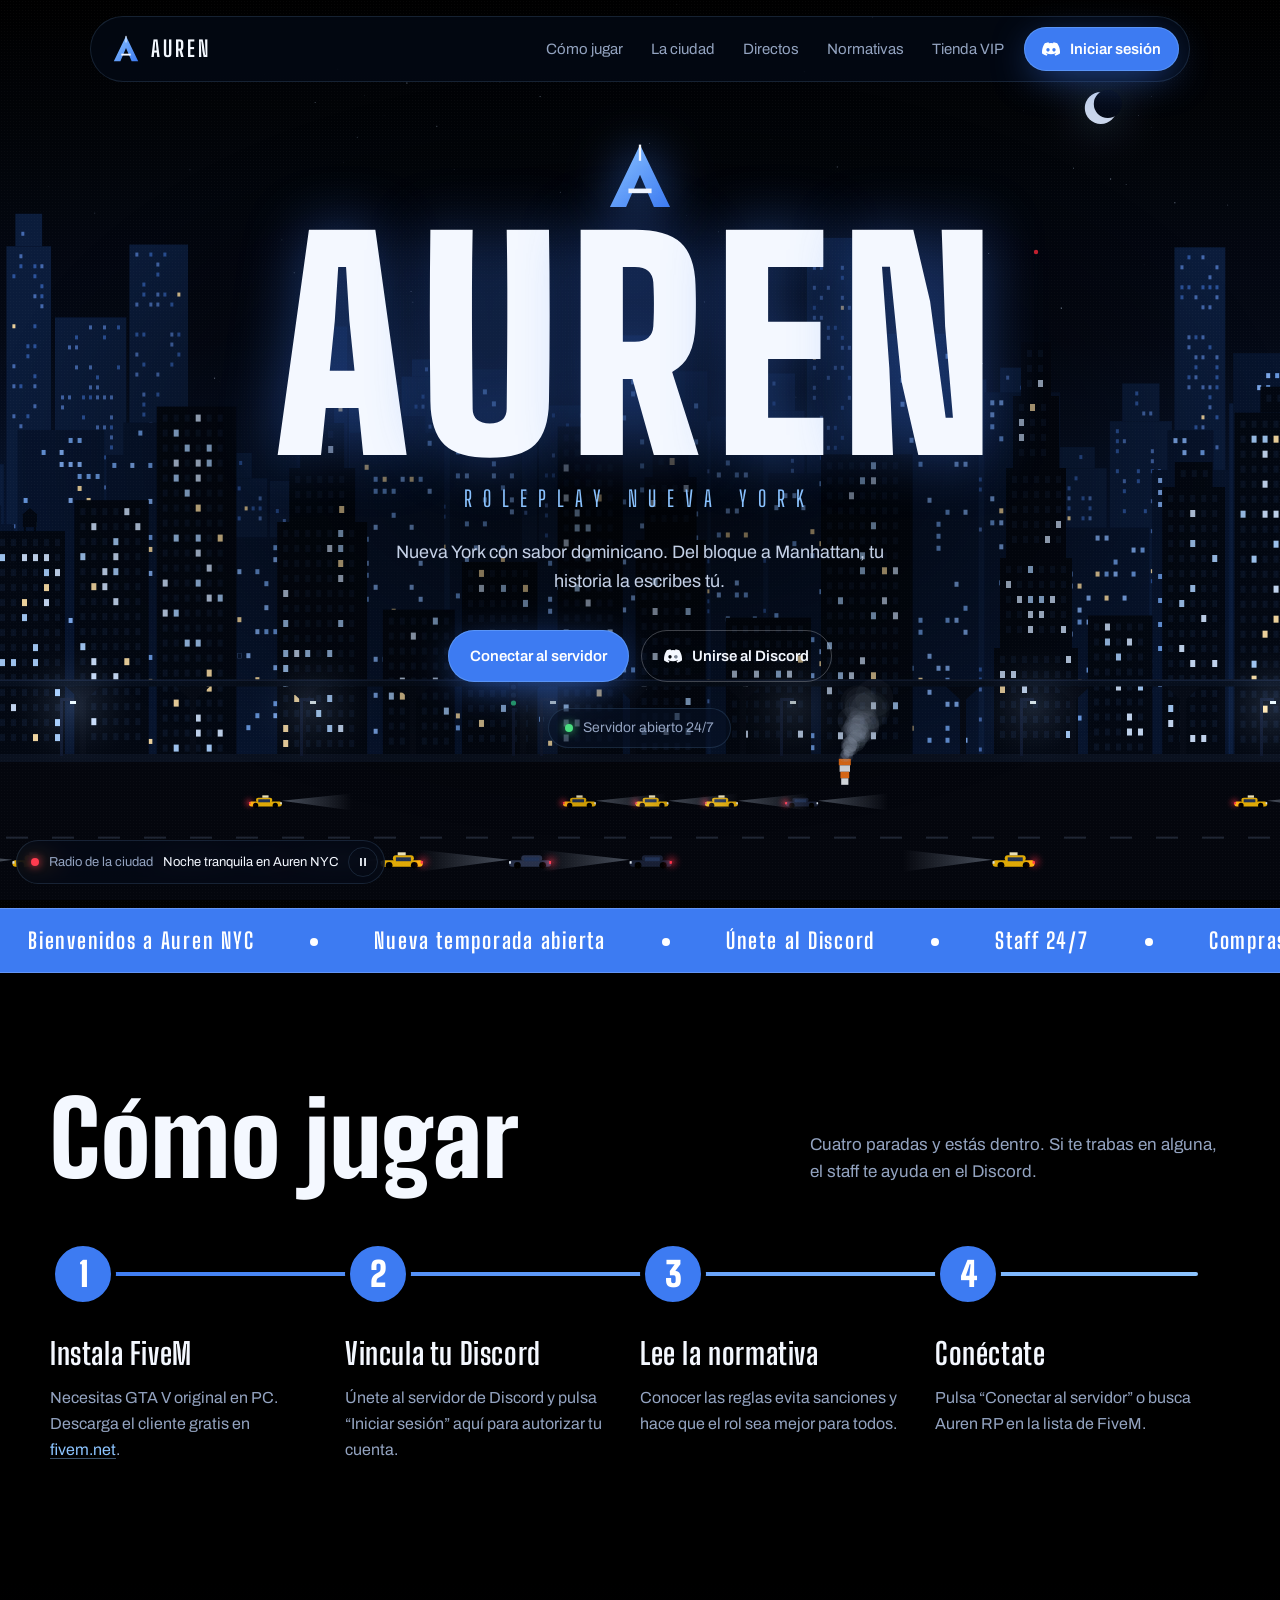
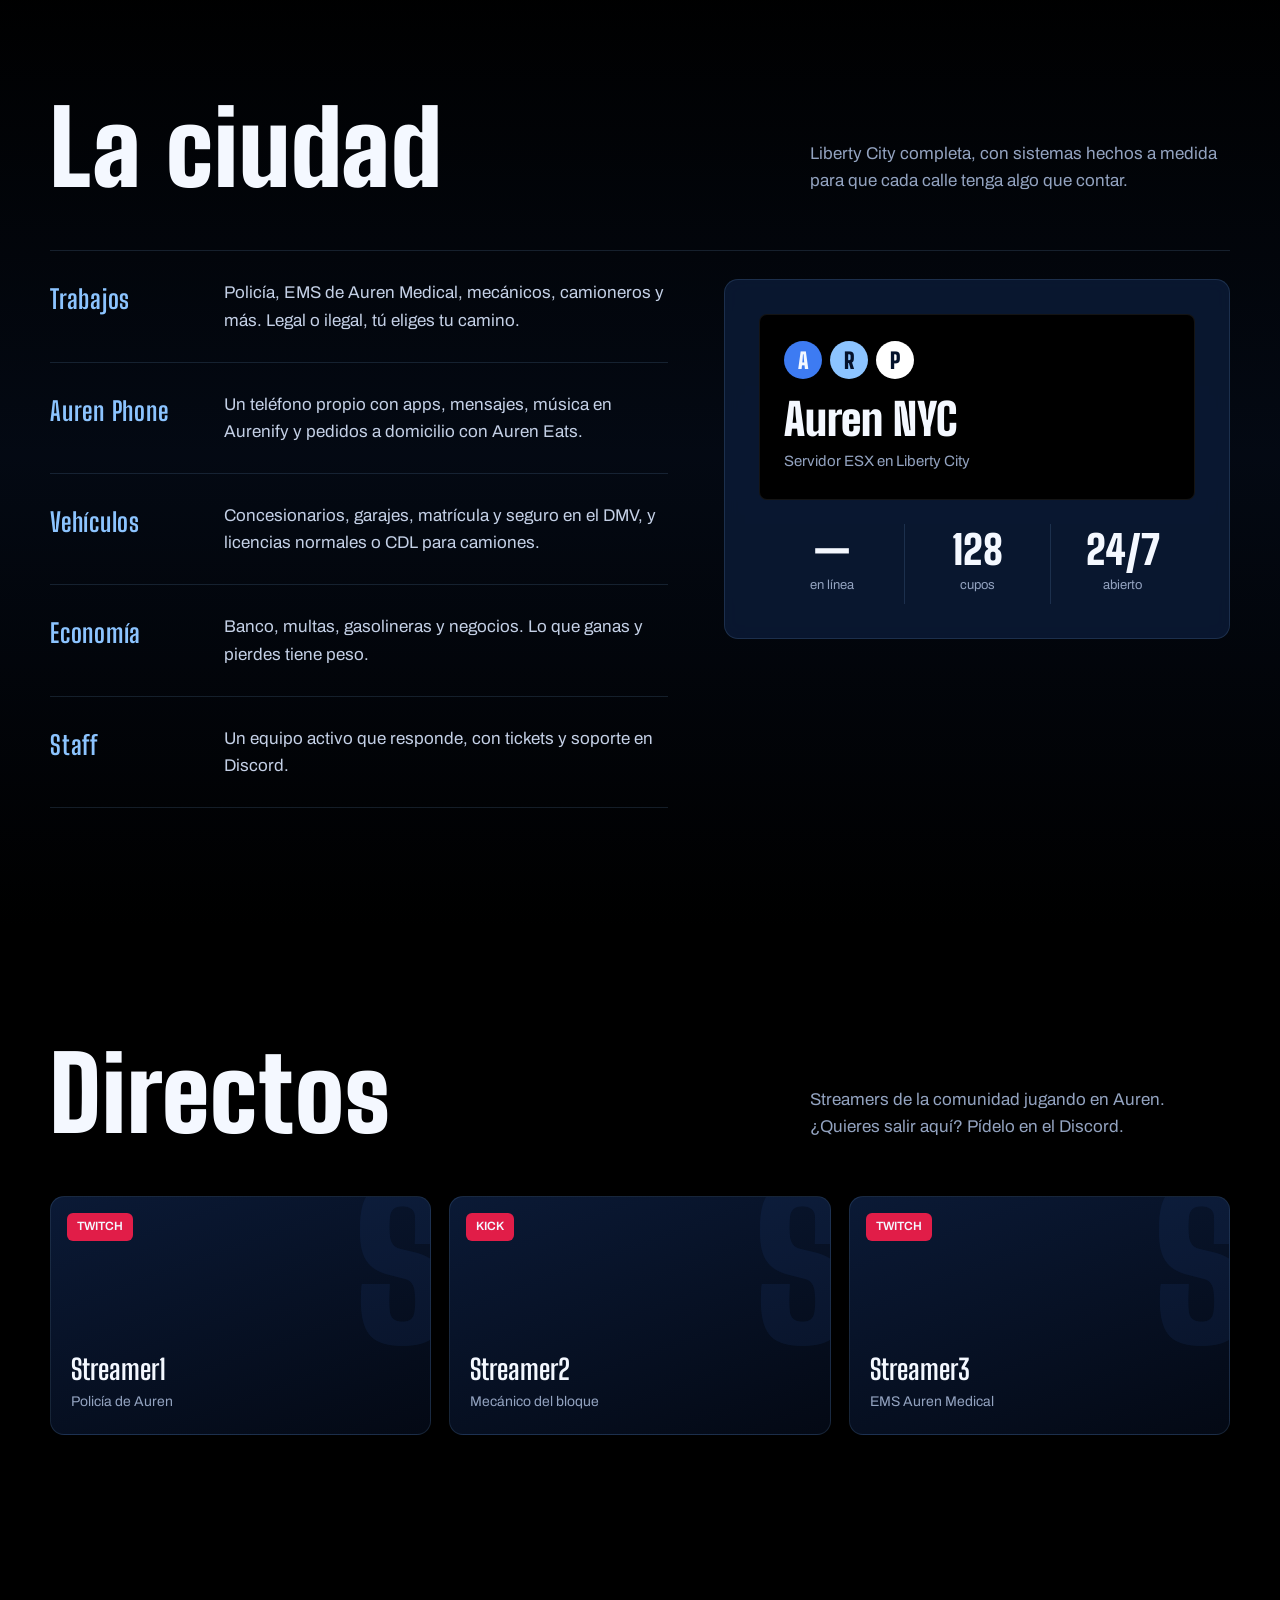
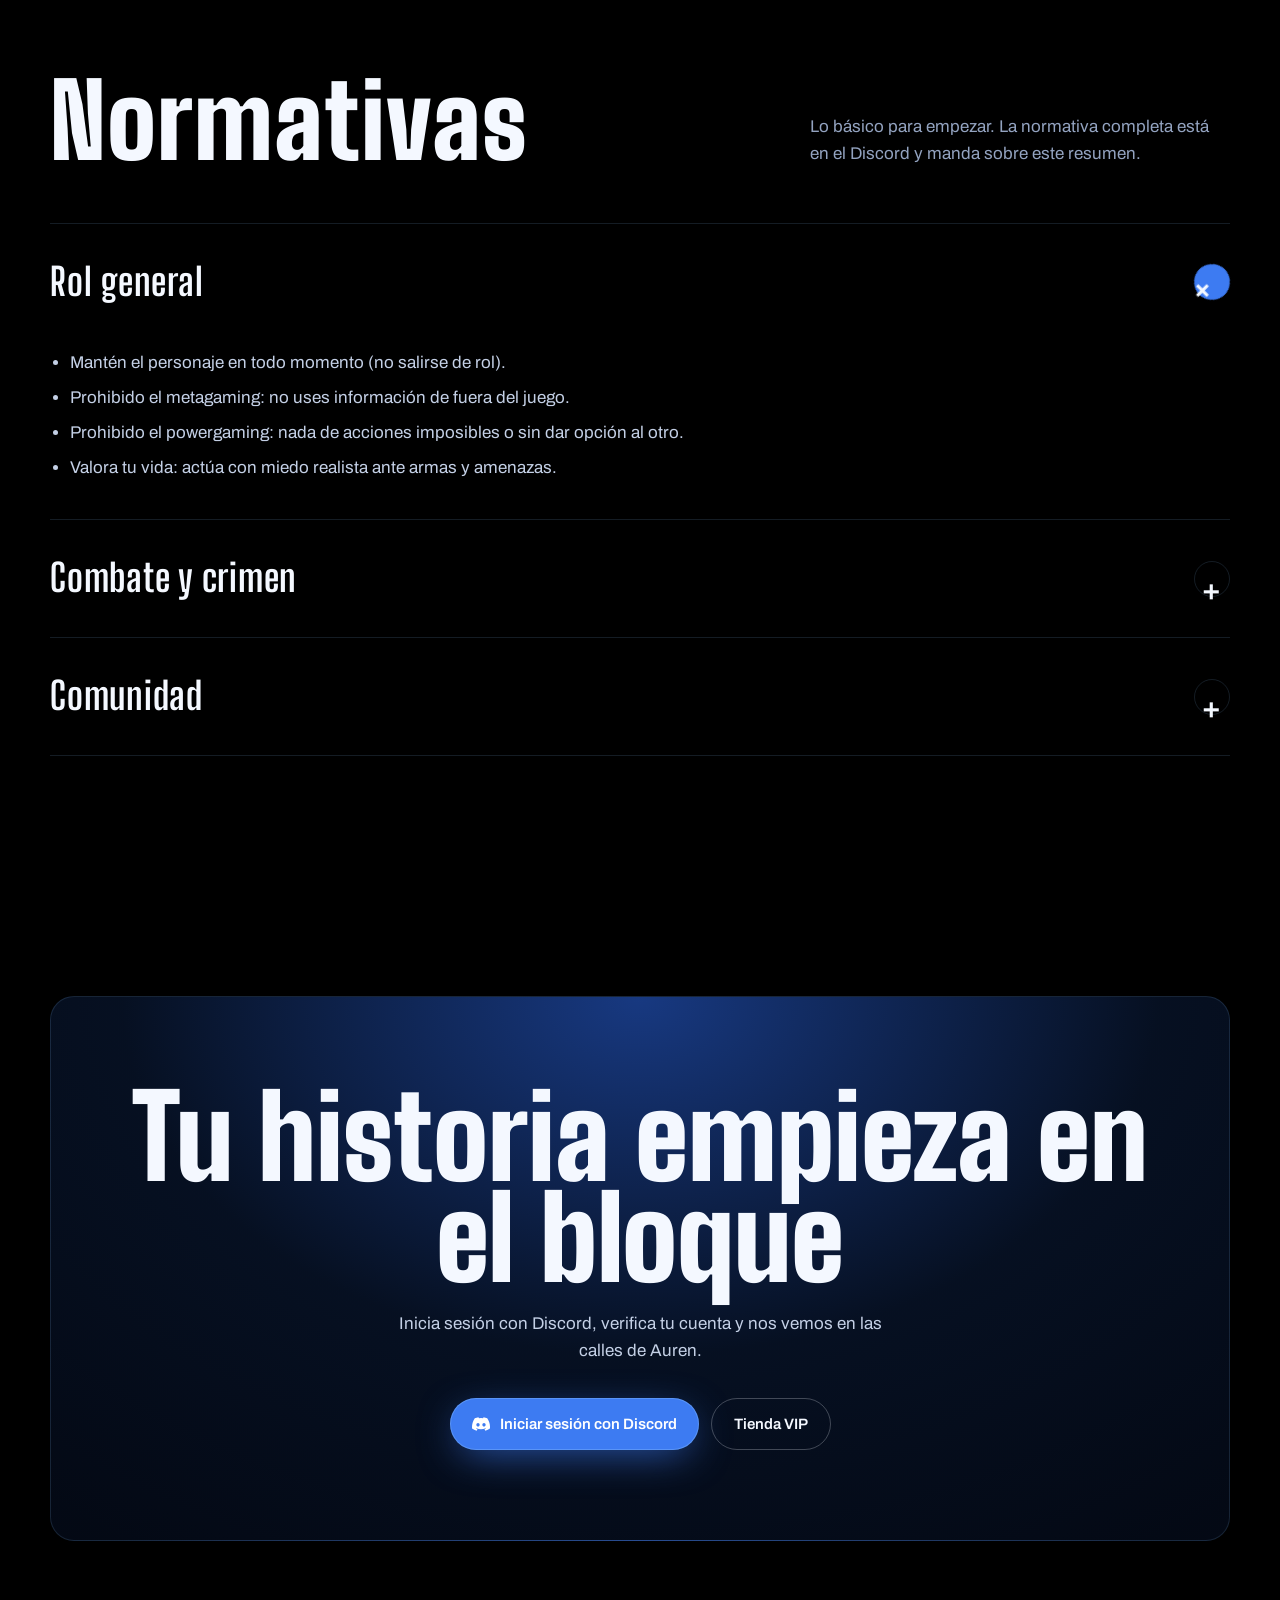
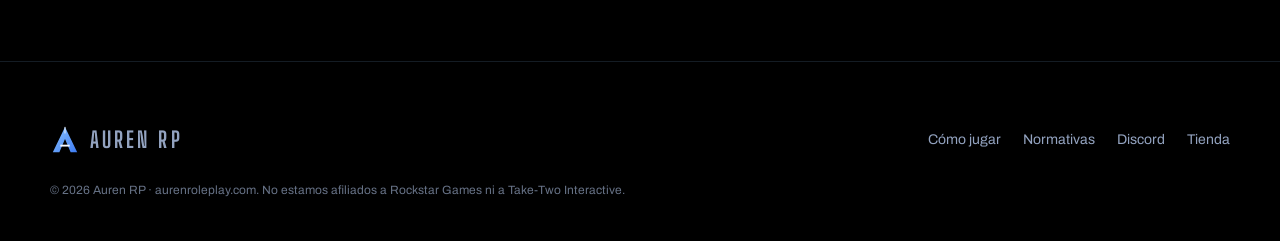
==== public/index.html @ 96e61740 "Add files via upload" ====
<!doctype html>
<html lang="es">
<head>
<meta charset="utf-8">
<meta name="viewport" content="width=device-width, initial-scale=1">
<title>Auren RP</title>
<meta name="description" content="Auren RP — servidor de roleplay en Nueva York. Únete por Discord y empieza tu historia.">
<meta property="og:title" content="Auren RP">
<meta property="og:description" content="Nueva York con sabor dominicano. Servidor de roleplay en FiveM.">
<meta property="og:url" content="https://aurenroleplay.com/">
<meta name="theme-color" content="#040a17">
<link rel="canonical" href="https://aurenroleplay.com/">
<link rel="preconnect" href="https://fonts.googleapis.com">
<link rel="preconnect" href="https://fonts.gstatic.com" crossorigin>
<link href="https://fonts.googleapis.com/css2?family=Big+Shoulders+Display:wght@500;700;900&family=Archivo:wght@400;500;600&display=swap" rel="stylesheet">
<style>
:root{
  --black:#000000;
  --night:#040a17;
  --navy:#071226;
  --navy-2:#0c1d3d;
  --blue:#3D7BF2;
  --sky:#8CC4FF;
  --ink:#F4F8FF;
  --muted:#93a3c0;
  --line:rgba(140,196,255,.14);
  --display:'Big Shoulders Display', Impact, sans-serif;
  --body:'Archivo', system-ui, sans-serif;
  --ok:#4ade80;
  --warn:#fbbf24;
  color-scheme:dark;
}
*{box-sizing:border-box;margin:0;padding:0}
[hidden]{display:none!important}
html{scroll-behavior:smooth}
body{background:var(--black);color:var(--ink);font-family:var(--body);font-size:17px;line-height:1.6;-webkit-font-smoothing:antialiased;overflow-x:hidden}
a{color:inherit;text-decoration:none}
img,svg{display:block}
:focus-visible{outline:2px solid var(--sky);outline-offset:3px;border-radius:6px}
.wrap{width:min(1180px,100% - 32px);margin-inline:auto}

/* ---------- NAV ---------- */
.nav{position:fixed;top:16px;left:50%;transform:translateX(-50%);z-index:50;width:min(1100px,100% - 24px);
  display:flex;align-items:center;gap:20px;padding:10px 10px 10px 20px;border-radius:999px;
  background:rgba(4,10,23,.72);backdrop-filter:blur(14px);-webkit-backdrop-filter:blur(14px);border:1px solid var(--line)}
.brand{display:flex;align-items:center;gap:10px;font-family:var(--display);font-weight:700;font-size:22px;letter-spacing:.14em}
.brand svg{width:30px;height:30px}
.nav-links{display:flex;gap:28px;margin-left:auto;font-size:15px;color:var(--muted)}
.nav-links a:hover{color:var(--ink)}
.btn{display:inline-flex;align-items:center;gap:10px;padding:13px 22px;border-radius:999px;font-weight:600;font-size:15px;
  transition:background .2s,border-color .2s,transform .2s;white-space:nowrap}
.btn svg{width:18px;height:18px}
.btn-primary{background:var(--blue);color:#fff;box-shadow:0 0 0 1px rgba(140,196,255,.35) inset,0 10px 40px -10px rgba(61,123,242,.8)}
.btn-primary:hover{background:#5590ff}
.btn-ghost{border:1px solid rgba(244,248,255,.25);color:var(--ink)}
.btn-ghost:hover{border-color:var(--sky);background:rgba(140,196,255,.06)}
.nav .btn{padding:10px 18px}
.menu-btn{display:none;background:none;border:0;color:var(--ink);width:40px;height:40px;cursor:pointer}

/* ---------- CIUDAD VIVA (fondo animado) ---------- */
#city{position:fixed;inset:0;width:100%;height:100%;z-index:0;display:block;pointer-events:none}
main,footer{position:relative;z-index:1}
.radio{position:fixed;z-index:40;left:max(16px, env(safe-area-inset-left, 0px));bottom:calc(16px + env(safe-area-inset-bottom, 0px));
  display:flex;align-items:center;gap:10px;max-width:calc(100% - 32px);padding:6px 6px 6px 14px;border-radius:999px;
  background:rgba(4,10,23,.78);backdrop-filter:blur(10px);-webkit-backdrop-filter:blur(10px);border:1px solid var(--line);font-size:13px}
.radio .live{width:8px;height:8px;border-radius:50%;background:#ff3b4f;box-shadow:0 0 8px #ff3b4f;flex:none;animation:pulse 1.6s infinite}
.radio .lbl{color:var(--muted);white-space:nowrap}
.radio .msg{color:var(--ink);white-space:nowrap;overflow:hidden;text-overflow:ellipsis;min-width:0;transition:opacity .4s}
.radio button{flex:none;width:30px;height:30px;border-radius:50%;border:1px solid var(--line);background:transparent;color:var(--ink);cursor:pointer;display:grid;place-items:center}
.radio button:hover{border-color:var(--sky)}
@keyframes pulse{50%{opacity:.35}}
@media (max-width:560px){.radio .lbl{display:none}}

/* ---------- AUTH (Discord) ---------- */
.auth{position:relative}
.user-chip{display:flex;align-items:center;gap:10px;padding:5px 14px 5px 5px;border-radius:999px;border:1px solid var(--line);
  background:rgba(12,29,61,.7);color:var(--ink);font:600 15px var(--body);cursor:pointer}
.user-chip:hover{border-color:var(--sky)}
.avatar{width:34px;height:34px;border-radius:50%;background:var(--blue);display:grid;place-items:center;overflow:hidden;
  font-family:var(--display);font-weight:900;font-size:18px;flex:none}
.avatar img{width:100%;height:100%;object-fit:cover}
.user-menu{position:absolute;right:0;top:calc(100% + 10px);width:260px;padding:16px;border-radius:16px;
  background:var(--night);border:1px solid var(--line);box-shadow:0 20px 50px -10px rgba(0,0,0,.8);display:grid;gap:12px}
.user-menu .who{display:flex;gap:12px;align-items:center}
.user-menu .who .avatar{width:44px;height:44px}
.user-menu .who b{display:block;font-size:16px}
.user-menu .who small{color:var(--muted);font-size:13px}
.pill{display:inline-flex;align-items:center;gap:8px;font-size:13px;padding:6px 12px;border-radius:999px;border:1px solid var(--line);color:var(--muted)}
.pill .dot{width:7px;height:7px}
.pill.ok{color:var(--ok);border-color:rgba(74,222,128,.35)}
.pill.ok .dot{background:var(--ok)}
.pill.warn{color:var(--warn);border-color:rgba(251,191,36,.35)}
.pill.warn .dot{background:var(--warn);box-shadow:none}
.user-menu a{font-size:14px;color:var(--muted)}
.user-menu a:hover{color:var(--ink)}
.toast{position:fixed;left:50%;bottom:24px;transform:translateX(-50%);z-index:80;max-width:min(460px,100% - 32px);
  padding:14px 20px;border-radius:14px;background:var(--navy-2);border:1px solid var(--line);color:var(--ink);font-size:15px;
  box-shadow:0 20px 50px -10px rgba(0,0,0,.8)}

/* ---------- HERO ---------- */
.hero{position:relative;min-height:100svh;display:grid;place-items:center;text-align:center;overflow:hidden;background:transparent}
.hero::after{content:"";position:absolute;inset:0;z-index:2;pointer-events:none;
  background:radial-gradient(60% 50% at 50% 50%, rgba(0,0,0,.7), rgba(0,0,0,.25) 60%, transparent 85%)}
.hero::before{content:"";position:absolute;inset:0;background-image:radial-gradient(rgba(244,248,255,.55) 1px,transparent 1px);
  background-size:3px 3px;opacity:.05;pointer-events:none;z-index:2}
.hero-inner{position:relative;z-index:3;padding:140px 16px 160px}
.hero-mark{width:74px;height:74px;margin:0 auto 18px;filter:drop-shadow(0 0 24px rgba(61,123,242,.7))}
.hero h1{font-family:var(--display);font-weight:900;font-size:clamp(96px,22vw,300px);line-height:.82;letter-spacing:.04em;white-space:nowrap;
  color:var(--ink);text-shadow:0 0 60px rgba(61,123,242,.45)}
.hero h1 span{display:inline-block;opacity:0;transform:translateY(40px);animation:rise .9s cubic-bezier(.2,.8,.2,1) forwards}
.hero-sub{margin-top:18px;font-family:var(--display);font-weight:500;font-size:clamp(16px,2.2vw,22px);letter-spacing:.5em;color:var(--sky)}
.hero p.lead{max-width:520px;margin:22px auto 0;color:#c4d0e6;font-size:18px}
.hero-ctas{display:flex;gap:12px;justify-content:center;flex-wrap:wrap;margin-top:34px}
.status{display:inline-flex;align-items:center;gap:10px;margin-top:26px;padding:8px 16px;border-radius:999px;font-size:14px;color:var(--muted);
  background:rgba(7,18,38,.6);border:1px solid var(--line)}
.dot{width:8px;height:8px;border-radius:50%;background:#4ade80;box-shadow:0 0 10px #4ade80}
.dot.off{background:#64748b;box-shadow:none}
@keyframes rise{to{opacity:1;transform:none}}

/* ---------- TICKER ---------- */
.ticker{background:var(--blue);color:#fff;overflow:hidden;border-block:1px solid rgba(255,255,255,.2)}
.ticker-track{display:flex;width:max-content;animation:scroll 40s linear infinite}
.ticker span{font-family:var(--display);font-weight:700;font-size:22px;letter-spacing:.08em;padding:14px 28px;white-space:nowrap}
.ticker span::after{content:"";display:inline-block;width:8px;height:8px;border-radius:50%;background:#fff;margin-left:56px;vertical-align:middle}
@keyframes scroll{to{transform:translateX(-50%)}}

/* ---------- SECTIONS ---------- */
section{padding:120px 0}
.sec-head{display:flex;justify-content:space-between;align-items:end;gap:24px;margin-bottom:56px;flex-wrap:wrap}
.sec-head h2{font-family:var(--display);font-weight:900;font-size:clamp(48px,8vw,104px);line-height:.9;letter-spacing:.01em}
.sec-head p{max-width:420px;color:var(--muted)}

/* how to play — subway-line steps */
.steps{list-style:none;display:grid;grid-template-columns:repeat(4,1fr);position:relative}
.steps::before{content:"";position:absolute;top:31px;left:32px;right:32px;height:4px;background:linear-gradient(90deg,var(--blue),var(--sky));border-radius:4px}
.step{position:relative;padding-right:28px}
.bullet{width:66px;height:66px;border-radius:50%;display:grid;place-items:center;background:var(--blue);color:#fff;
  font-family:var(--display);font-weight:900;font-size:34px;border:5px solid var(--black);position:relative}
.step h3{font-family:var(--display);font-weight:700;font-size:30px;margin:22px 0 8px;letter-spacing:.02em}
.step p{color:var(--muted);font-size:16px}
.step a.inline{color:var(--sky);border-bottom:1px solid rgba(140,196,255,.4)}

/* city */
.city{background:linear-gradient(180deg,transparent,rgba(7,18,38,.5) 50%,transparent)}
.borough{display:grid;grid-template-columns:1.1fr 1fr;gap:0;border-top:1px solid var(--line)}
.borough-list{list-style:none}
.borough-list li{display:grid;grid-template-columns:150px 1fr;gap:24px;padding:28px 0;border-bottom:1px solid var(--line)}
.borough-list b{font-family:var(--display);font-weight:700;font-size:26px;letter-spacing:.03em;color:var(--sky)}
.borough-list span{color:#c4d0e6}
.sign{margin-left:56px;margin-top:28px;align-self:start;position:sticky;top:110px;border-radius:14px;overflow:hidden;
  background:rgba(11,27,56,.82);backdrop-filter:blur(8px);-webkit-backdrop-filter:blur(8px);border:1px solid var(--line);padding:34px}
.sign .plate{background:#000;border-radius:8px;padding:26px 24px;border:1px solid rgba(255,255,255,.08)}
.sign .plate .top{display:flex;gap:8px;margin-bottom:18px}
.sign .plate .top i{width:38px;height:38px;border-radius:50%;background:var(--blue);display:grid;place-items:center;font-style:normal;
  font-family:var(--display);font-weight:900;font-size:22px}
.sign .plate .top i:nth-child(2){background:var(--sky);color:#04122b}
.sign .plate .top i:nth-child(3){background:#fff;color:#04122b}
.sign .plate strong{display:block;font-family:var(--display);font-weight:900;font-size:44px;line-height:1}
.sign .plate small{display:block;margin-top:8px;color:var(--muted);font-size:15px}
.sign .stats{display:grid;grid-template-columns:repeat(3,1fr);margin-top:24px;text-align:center}
.sign .stats div{padding:6px}
.sign .stats div+div{border-left:1px solid var(--line)}
.sign .stats b{display:block;font-family:var(--display);font-weight:900;font-size:40px;color:var(--ink);line-height:1}
.sign .stats span{font-size:13px;color:var(--muted)}

/* streams */
.streams{display:grid;grid-template-columns:repeat(3,1fr);gap:18px}
.stream{position:relative;aspect-ratio:16/10;border-radius:14px;overflow:hidden;background:linear-gradient(160deg,rgba(12,29,61,.88),rgba(4,10,23,.88));
  border:1px solid var(--line);display:flex;flex-direction:column;justify-content:flex-end;padding:20px;transition:border-color .2s}
.stream:hover{border-color:var(--blue)}
.stream .live{position:absolute;top:16px;left:16px;font-size:12px;font-weight:600;padding:4px 10px;border-radius:6px;background:#e11d48}
.stream .ch{font-family:var(--display);font-weight:700;font-size:28px}
.stream .meta{color:var(--muted);font-size:14px}
.stream .glyph{position:absolute;right:-20px;top:-30px;font-family:var(--display);font-weight:900;font-size:200px;color:rgba(61,123,242,.08);line-height:1}

/* rules */
.rules{border-top:1px solid var(--line)}
details{border-bottom:1px solid var(--line)}
summary{list-style:none;cursor:pointer;display:flex;justify-content:space-between;align-items:center;padding:28px 0;
  font-family:var(--display);font-weight:700;font-size:clamp(26px,3.4vw,38px);letter-spacing:.02em}
summary::-webkit-details-marker{display:none}
summary .plus{width:36px;height:36px;flex:none;border-radius:50%;border:1px solid var(--line);display:grid;place-items:center;transition:transform .25s,background .25s}
details[open] summary .plus{transform:rotate(45deg);background:var(--blue);border-color:var(--blue)}
details ul{padding:0 0 30px 20px;max-width:760px;color:#c4d0e6}
details li{margin:8px 0}

/* community CTA */
.cta{position:relative;overflow:hidden;border-radius:24px;padding:90px 40px;text-align:center;
  background:radial-gradient(80% 120% at 50% 0%, rgba(26,63,143,.9) 0%, rgba(7,18,38,.88) 55%, rgba(4,10,23,.9) 100%);border:1px solid var(--line)}
.cta h2{font-family:var(--display);font-weight:900;font-size:clamp(54px,9vw,120px);line-height:.88}
.cta p{max-width:520px;margin:20px auto 34px;color:#c4d0e6}
.cta .hero-ctas{margin-top:0}

footer{padding:60px 0 40px;color:var(--muted);font-size:14px;border-top:1px solid var(--line);margin-top:120px}
.foot{display:flex;justify-content:space-between;gap:24px;flex-wrap:wrap;align-items:center}
.foot nav{display:flex;gap:22px}
.foot nav a:hover{color:var(--ink)}
.legal{margin-top:24px;font-size:12px;opacity:.7}

/* ---------- RESPONSIVE ---------- */
@media (max-width:900px){
  .nav-links{display:none;position:absolute;top:64px;left:0;right:0;flex-direction:column;gap:0;padding:8px;border-radius:20px;
    background:rgba(4,10,23,.96);border:1px solid var(--line)}
  .nav-links.open{display:flex}
  .nav-links a{padding:14px 16px}
  .menu-btn{display:block}
  .nav{gap:10px;padding-left:16px}
  .auth{margin-left:auto}
  .nav .btn{padding:9px 14px;font-size:14px}
  .user-chip .uname{display:none}
  .user-chip{padding-right:5px}
  .steps{grid-template-columns:1fr;gap:36px}
  .steps::before{top:32px;bottom:32px;left:31px;right:auto;width:4px;height:auto}
  .step{display:grid;grid-template-columns:66px 1fr;column-gap:22px;padding:0}
  .step h3{margin-top:12px}
  .step p{grid-column:2}
  .borough{grid-template-columns:1fr}
  .sign{margin:40px 0 0;position:static}
  .streams{grid-template-columns:1fr}
  section{padding:90px 0}
}
@media (max-width:560px){
  .borough-list li{grid-template-columns:1fr;gap:4px}
  .hero-sub{letter-spacing:.3em}
  .cta{padding:64px 22px}
}
@media (prefers-reduced-motion:reduce){
  *{animation:none!important;transition:none!important}
  .hero h1 span{opacity:1;transform:none}
}
</style>
</head>
<body>
<canvas id="city" aria-hidden="true"></canvas>
<div class="radio" id="radio" aria-hidden="true">
  <span class="live"></span><span class="lbl">Radio de la ciudad</span><span class="msg" id="radioMsg">Noche tranquila en Auren NYC</span>
  <button id="cityPause" type="button" aria-label="Pausar animación de la ciudad" title="Pausar ciudad">
    <svg viewBox="0 0 24 24" width="14" height="14"><path id="pauseIcon" d="M7 5h3v14H7zM14 5h3v14h-3z" fill="currentColor"/></svg>
  </button>
</div>

<!-- ==== Marca (logo) — cámbialo por tu logo si quieres: <img src="logo.png"> ==== -->
<svg width="0" height="0" style="position:absolute" aria-hidden="true">
  <defs>
    <linearGradient id="g" x1="0" y1="0" x2="1" y2="1"><stop offset="0" stop-color="#8CC4FF"/><stop offset="1" stop-color="#3D7BF2"/></linearGradient>
    <symbol id="mark" viewBox="0 0 64 64">
      <path d="M32 4 L58 58 H44 L32 30 L20 58 H6 Z" fill="url(#g)"/>
      <path d="M22 44 H42" stroke="#F4F8FF" stroke-width="4"/>
      <path d="M32 4 V18" stroke="#F4F8FF" stroke-width="2"/>
    </symbol>
    <symbol id="discord" viewBox="0 0 24 24"><path fill="currentColor" d="M20.3 4.4A19.8 19.8 0 0 0 15.4 3l-.6 1.3a18.3 18.3 0 0 0-5.5 0L8.6 3a19.7 19.7 0 0 0-4.9 1.4C.6 9.1-.3 13.6.1 18.1a19.9 19.9 0 0 0 6 3l1.3-2a12.9 12.9 0 0 1-2-1l.5-.4a14.2 14.2 0 0 0 12.2 0l.5.4c-.6.4-1.3.7-2 1l1.3 2a19.8 19.8 0 0 0 6-3c.5-5.2-.8-9.7-3.6-13.7ZM8 15.4c-1.2 0-2.2-1.1-2.2-2.4S6.8 10.6 8 10.6s2.2 1.1 2.2 2.4-1 2.4-2.2 2.4Zm8 0c-1.2 0-2.2-1.1-2.2-2.4s1-2.4 2.2-2.4 2.2 1.1 2.2 2.4-1 2.4-2.2 2.4Z"/></symbol>
  </defs>
</svg>

<header class="nav" id="top">
  <a class="brand" href="#top" aria-label="Auren RP inicio"><svg><use href="#mark"/></svg>AUREN</a>
  <nav class="nav-links" id="navLinks">
    <a href="#como-jugar">Cómo jugar</a>
    <a href="#ciudad">La ciudad</a>
    <a href="#directos">Directos</a>
    <a href="#normativas">Normativas</a>
    <a href="#" data-link="tienda">Tienda VIP</a>
  </nav>
  <div class="auth" id="authSlot">
    <a class="btn btn-primary" href="/api/auth/login" data-auth="login"><svg><use href="#discord"/></svg>Iniciar sesión</a>
  </div>
  <button class="menu-btn" id="menuBtn" aria-label="Abrir menú" aria-expanded="false">
    <svg viewBox="0 0 24 24" width="26" height="26"><path d="M3 7h18M3 12h18M3 17h18" stroke="currentColor" stroke-width="2" stroke-linecap="round"/></svg>
  </button>
</header>

<main>
<section class="hero" style="padding:0">
  <div class="hero-inner">
    <svg class="hero-mark" aria-hidden="true"><use href="#mark"/></svg>
    <h1 aria-label="Auren"><span style="animation-delay:.05s">A</span><span style="animation-delay:.12s">U</span><span style="animation-delay:.19s">R</span><span style="animation-delay:.26s">E</span><span style="animation-delay:.33s">N</span></h1>
    <div class="hero-sub">ROLEPLAY NUEVA YORK</div>
    <p class="lead">Nueva York con sabor dominicano. Del bloque a Manhattan, tu historia la escribes tú.</p>
    <div class="hero-ctas">
      <a class="btn btn-primary" href="#" data-link="connect">Conectar al servidor</a>
      <a class="btn btn-ghost" href="#" data-link="discord"><svg><use href="#discord"/></svg>Unirse al Discord</a>
    </div>
    <div class="status" id="status"><span class="dot off" id="statusDot"></span><span id="statusText">Comprobando servidor…</span></div>
  </div>
</section>

<div class="ticker" aria-hidden="true"><div class="ticker-track" id="ticker"></div></div>

<section id="como-jugar">
  <div class="wrap">
    <div class="sec-head">
      <h2>Cómo jugar</h2>
      <p>Cuatro paradas y estás dentro. Si te trabas en alguna, el staff te ayuda en el Discord.</p>
    </div>
    <ol class="steps">
      <li class="step"><div class="bullet">1</div><h3>Instala FiveM</h3><p>Necesitas GTA V original en PC. Descarga el cliente gratis en <a class="inline" href="https://fivem.net" target="_blank" rel="noopener">fivem.net</a>.</p></li>
      <li class="step"><div class="bullet">2</div><h3>Vincula tu Discord</h3><p>Únete al servidor de Discord y pulsa “Iniciar sesión” aquí para autorizar tu cuenta.</p></li>
      <li class="step"><div class="bullet">3</div><h3>Lee la normativa</h3><p>Conocer las reglas evita sanciones y hace que el rol sea mejor para todos.</p></li>
      <li class="step"><div class="bullet">4</div><h3>Conéctate</h3><p>Pulsa “Conectar al servidor” o busca Auren RP en la lista de FiveM.</p></li>
    </ol>
  </div>
</section>

<section id="ciudad" class="city">
  <div class="wrap">
    <div class="sec-head">
      <h2>La ciudad</h2>
      <p>Liberty City completa, con sistemas hechos a medida para que cada calle tenga algo que contar.</p>
    </div>
    <div class="borough">
      <ul class="borough-list">
        <li><b>Trabajos</b><span>Policía, EMS de Auren Medical, mecánicos, camioneros y más. Legal o ilegal, tú eliges tu camino.</span></li>
        <li><b>Auren Phone</b><span>Un teléfono propio con apps, mensajes, música en Aurenify y pedidos a domicilio con Auren Eats.</span></li>
        <li><b>Vehículos</b><span>Concesionarios, garajes, matrícula y seguro en el DMV, y licencias normales o CDL para camiones.</span></li>
        <li><b>Economía</b><span>Banco, multas, gasolineras y negocios. Lo que ganas y pierdes tiene peso.</span></li>
        <li><b>Staff</b><span>Un equipo activo que responde, con tickets y soporte en Discord.</span></li>
      </ul>
      <aside class="sign" aria-label="Datos del servidor">
        <div class="plate">
          <div class="top"><i>A</i><i>R</i><i>P</i></div>
          <strong>Auren NYC</strong>
          <small>Servidor ESX en Liberty City</small>
        </div>
        <div class="stats">
          <div><b id="statPlayers">—</b><span>en línea</span></div>
          <div><b id="statSlots">—</b><span>cupos</span></div>
          <div><b>24/7</b><span>abierto</span></div>
        </div>
      </aside>
    </div>
  </div>
</section>

<section id="directos">
  <div class="wrap">
    <div class="sec-head">
      <h2>Directos</h2>
      <p>Streamers de la comunidad jugando en Auren. ¿Quieres salir aquí? Pídelo en el Discord.</p>
    </div>
    <div class="streams" id="streams"></div>
  </div>
</section>

<section id="normativas">
  <div class="wrap">
    <div class="sec-head">
      <h2>Normativas</h2>
      <p>Lo básico para empezar. La normativa completa está en el Discord y manda sobre este resumen.</p>
    </div>
    <div class="rules">
      <details open>
        <summary>Rol general <span class="plus">+</span></summary>
        <ul>
          <li>Mantén el personaje en todo momento (no salirse de rol).</li>
          <li>Prohibido el metagaming: no uses información de fuera del juego.</li>
          <li>Prohibido el powergaming: nada de acciones imposibles o sin dar opción al otro.</li>
          <li>Valora tu vida: actúa con miedo realista ante armas y amenazas.</li>
        </ul>
      </details>
      <details>
        <summary>Combate y crimen <span class="plus">+</span></summary>
        <ul>
          <li>Prohibido el RDM y VDM: toda agresión necesita un rol previo.</li>
          <li>Robos y secuestros con el mínimo de policías conectados que marque el staff.</li>
          <li>Zonas seguras: hospital, comisaría y concesionarios.</li>
        </ul>
      </details>
      <details>
        <summary>Comunidad <span class="plus">+</span></summary>
        <ul>
          <li>Respeto a todos los jugadores y al staff, dentro y fuera del juego.</li>
          <li>Nada de bugs, exploits ni programas externos. Si encuentras un bug, repórtalo.</li>
          <li>Los reportes y apelaciones se hacen por ticket en Discord.</li>
        </ul>
      </details>
    </div>
  </div>
</section>

<section id="comunidad" style="padding-bottom:0">
  <div class="wrap">
    <div class="cta">
      <h2>Tu historia empieza en el bloque</h2>
      <p>Inicia sesión con Discord, verifica tu cuenta y nos vemos en las calles de Auren.</p>
      <div class="hero-ctas">
        <a class="btn btn-primary" href="/api/auth/login" data-auth="login"><svg><use href="#discord"/></svg>Iniciar sesión con Discord</a>
        <a class="btn btn-ghost" href="#" data-link="tienda">Tienda VIP</a>
      </div>
    </div>
  </div>
</section>
</main>

<footer>
  <div class="wrap">
    <div class="foot">
      <a class="brand" href="#top"><svg><use href="#mark"/></svg>AUREN RP</a>
      <nav>
        <a href="#como-jugar">Cómo jugar</a>
        <a href="#normativas">Normativas</a>
        <a href="#" data-link="discord">Discord</a>
        <a href="#" data-link="tienda">Tienda</a>
      </nav>
    </div>
    <div class="toast" id="toast" role="status" hidden></div>
    <p class="legal">© <span id="year"></span> Auren RP · aurenroleplay.com. No estamos afiliados a Rockstar Games ni a Take-Two Interactive.</p>
  </div>
</footer>

<script>
/* =========================================================
   CONFIGURACIÓN — cambia solo esto
   ========================================================= */
const CONFIG = {
  discord: "https://discord.gg/aurenrp",
  // Las compras VIP se hacen por el Discord
  tienda:  "https://discord.gg/aurenrp",
  // Código cfx.re de tu servidor (lo ves en la lista de FiveM, ej: "abc123")
  cfxCode: "lee9965",
  maxSlots: 128,
  ticker: ["Bienvenidos a Auren NYC", "Nueva temporada abierta", "Únete al Discord", "Staff 24/7", "Compras VIP por Discord"],
  // Streamers: plataforma "twitch" o "kick" + canal
  streamers: [
    { name: "Streamer1", platform: "twitch", role: "Policía de Auren" },
    { name: "Streamer2", platform: "kick",   role: "Mecánico del bloque" },
    { name: "Streamer3", platform: "twitch", role: "EMS Auren Medical" }
  ]
};
/* ========================================================= */

// Enlaces
document.querySelectorAll("[data-link]").forEach(a=>{
  const k = a.dataset.link;
  if(k==="connect") a.href = "fivem://connect/cfx.re/join/" + CONFIG.cfxCode;
  else { a.href = CONFIG[k]; a.target = "_blank"; a.rel = "noopener"; }
});

// Menú móvil
const menuBtn = document.getElementById("menuBtn"), navLinks = document.getElementById("navLinks");
menuBtn.addEventListener("click",()=>{
  const open = navLinks.classList.toggle("open");
  menuBtn.setAttribute("aria-expanded", open);
});
navLinks.querySelectorAll("a").forEach(a=>a.addEventListener("click",()=>navLinks.classList.remove("open")));

// Ticker
const t = document.getElementById("ticker");
t.innerHTML = [...CONFIG.ticker, ...CONFIG.ticker].map(s=>`<span>${s}</span>`).join("");

// Directos
document.getElementById("streams").innerHTML = CONFIG.streamers.map(s=>{
  const url = s.platform==="kick" ? `https://kick.com/${s.name}` : `https://twitch.tv/${s.name}`;
  return `<a class="stream" href="${url}" target="_blank" rel="noopener">
    <span class="live">${s.platform==="kick"?"KICK":"TWITCH"}</span>
    <span class="glyph">${s.name[0]}</span>
    <span class="ch">${s.name}</span><span class="meta">${s.role}</span></a>`;
}).join("");

document.getElementById("year").textContent = new Date().getFullYear();

// ---------- Login con Discord ----------
const toastEl = document.getElementById("toast");
let toastTimer;
function toast(msg){
  toastEl.textContent = msg; toastEl.hidden = false;
  clearTimeout(toastTimer); toastTimer = setTimeout(()=> toastEl.hidden = true, 5000);
}
const esc = s => String(s ?? "").replace(/[&<>"']/g, c => ({"&":"&amp;","<":"&lt;",">":"&gt;",'"':"&quot;","'":"&#39;"}[c]));
let authReady = false;

function avatarHTML(u){
  if(u.avatar) return `<span class="avatar"><img src="https://cdn.discordapp.com/avatars/${esc(u.id)}/${esc(u.avatar)}.png?size=96" alt=""></span>`;
  return `<span class="avatar">${esc((u.name||"?")[0].toUpperCase())}</span>`;
}

function renderAuth(u){
  const slot = document.getElementById("authSlot");
  if(!u){
    slot.innerHTML = `<a class="btn btn-primary" href="/api/auth/login" data-auth="login"><svg><use href="#discord"/></svg>Iniciar sesión</a>`;
    return;
  }
  let status;
  if(u.member === false) status = `<span class="pill warn"><span class="dot"></span>No estás en el Discord</span>`;
  else if(u.member && !u.verified) status = `<span class="pill warn"><span class="dot"></span>Pendiente de verificar</span>`;
  else status = `<span class="pill ok"><span class="dot"></span>Cuenta vinculada</span>`;
  slot.innerHTML = `
    <button class="user-chip" id="userChip" aria-expanded="false" aria-controls="userMenu">${avatarHTML(u)}<span class="uname">${esc(u.name)}</span></button>
    <div class="user-menu" id="userMenu" hidden>
      <div class="who">${avatarHTML(u)}<div><b>${esc(u.name)}</b><small>@${esc(u.username)}</small></div></div>
      ${status}
      ${u.member === false ? `<a href="${esc(CONFIG.discord)}" target="_blank" rel="noopener">Unirse al Discord de Auren</a>` : ""}
      <a href="/api/auth/logout">Cerrar sesión</a>
    </div>`;
  const chip = document.getElementById("userChip"), menu = document.getElementById("userMenu");
  chip.addEventListener("click", e=>{ e.stopPropagation(); menu.hidden = !menu.hidden; chip.setAttribute("aria-expanded", !menu.hidden); });
  document.addEventListener("click", e=>{ if(!menu.contains(e.target)){ menu.hidden = true; chip.setAttribute("aria-expanded", false); } });
}

// Si la web aún no está en Cloudflare (por ejemplo, en la vista previa), avisamos en vez de romper el enlace
document.addEventListener("click", e=>{
  const a = e.target.closest('[data-auth="login"]');
  if(a && !authReady){ e.preventDefault(); toast("El inicio de sesión con Discord se activa cuando la web esté publicada en aurenroleplay.com."); }
});

(async ()=>{
  try{
    const r = await fetch("/api/auth/me", {credentials:"same-origin"});
    if(!r.ok || !(r.headers.get("content-type")||"").includes("json")) throw 0;
    authReady = true;
    const { user } = await r.json();
    renderAuth(user);
  }catch(e){ authReady = false; }
  const p = new URLSearchParams(location.search);
  if(p.has("login")){
    toast(p.get("login")==="ok" ? "Sesión iniciada con Discord." : "No se pudo iniciar sesión con Discord. Inténtalo de nuevo.");
    history.replaceState(null, "", location.pathname + location.hash);
  }
})();

// Estado del servidor (API pública de FiveM; si falla, muestra "Servidor 24/7")
(async ()=>{
  const dot = document.getElementById("statusDot"), txt = document.getElementById("statusText");
  document.getElementById("statSlots").textContent = CONFIG.maxSlots;
  try{
    const r = await fetch(`https://servers-frontend.fivem.net/api/servers/single/${CONFIG.cfxCode}`);
    if(!r.ok) throw 0;
    const d = (await r.json()).Data;
    const n = d.clients ?? d.players?.length ?? 0, max = d.sv_maxclients ?? CONFIG.maxSlots;
    dot.classList.remove("off");
    txt.textContent = `En línea · ${n}/${max} jugadores`;
    document.getElementById("statPlayers").textContent = n;
    document.getElementById("statSlots").textContent = max;
  }catch(e){
    txt.textContent = "Servidor abierto 24/7";
    dot.classList.remove("off");
  }
})();

// =========================================================
//  CIUDAD VIVA — fondo animado de Nueva York
//  Tráfico, taxis, persecuciones, tren elevado, helicóptero,
//  apagones, lluvia y ventanas que se prenden y apagan.
// =========================================================
(function city(){
  const cv = document.getElementById("city");
  const ctx = cv.getContext("2d");
  const radioMsg = document.getElementById("radioMsg");
  const pauseBtn = document.getElementById("cityPause");
  const pauseIcon = document.getElementById("pauseIcon");
  const reduce = matchMedia("(prefers-reduced-motion: reduce)").matches;
  const rnd = (a,b)=> a + Math.random()*(b-a);
  const pick = a => a[Math.random()*a.length|0];

  let W=0, H=0, DPR=1, groundY=0, trackY=0, skyGrad=null;
  let layers=[], stars=[], lamps=[], cars=[], steam=[], drops=[], sparks=[], timers=[];
  let train=null, heli=null, plane=null, neon=null, flash=0, rain=0, rainTarget=0;
  let scrollY=0, mx=0, tmx=0, t=0, last=0, paused=false, running=false, lastW=0, nextEvent=2.5, lastEvent="";
  const mobile = matchMedia("(max-width:700px)").matches;

  const LAYER_CFG = [
    {name:"far",  color:"#0c1e40", lit:.26, wmin:40, wmax:90,  hmin:.30, hmax:.58, gap:4, win:[3,4,7,10],  cols:["#2f5aa8","#4a72bd"], warm:.05, par:.03, mpar:.25},
    {name:"mid",  color:"#081631", lit:.2,  wmin:50, wmax:110, hmin:.22, hmax:.48, gap:6, win:[4,5,9,12],  cols:["#6fa3f0","#86b6ff"], warm:.12, par:.06, mpar:.55},
    {name:"near", color:"#030914", lit:.16, wmin:60, wmax:130, hmin:.14, hmax:.40, gap:10,win:[5,7,11,15], cols:["#a9d0ff","#cfe3ff"], warm:.18, par:.1,  mpar:1, landmarks:true}
  ];

  function setRadio(text){
    radioMsg.style.opacity = 0;
    setTimeout(()=>{ radioMsg.textContent = text; radioMsg.style.opacity = 1; }, 350);
  }
  const after = (s, fn)=> timers.push({at:t+s, fn});

  /* ---------- construcción ---------- */
  function buildLayer(cfg){
    const w = W + 60;
    const c = document.createElement("canvas");
    c.width = Math.ceil(w*DPR); c.height = Math.ceil(H*DPR);
    const g = c.getContext("2d"); g.scale(DPR,DPR);
    g.fillStyle = cfg.color;
    const blds = [], windows = [];
    const addBuilding = (x, tiers, opts={})=>{
      const b = {x, tiers, windows:[], ...opts};
      let base = groundY;
      tiers.forEach(tr=>{
        const left = x + (tiers[0].w - tr.w)/2;
        g.fillRect(left, base - tr.h, tr.w, tr.h);
        tr.left = left; tr.top = base - tr.h; tr.bottom = base;
        base -= tr.h;
      });
      b.top = base;
      if(opts.spire){ g.fillRect(x + tiers[0].w/2 - 1.5, base - opts.spire, 3, opts.spire); b.antenna = {x:x+tiers[0].w/2, y:base-opts.spire}; }
      if(opts.crown){ // corona tipo Chrysler
        const cx = x + tiers[0].w/2, top = base;
        g.beginPath(); g.moveTo(cx - tiers.at(-1).w/2, top); g.lineTo(cx, top - opts.crown); g.lineTo(cx + tiers.at(-1).w/2, top); g.fill();
        g.fillRect(cx-1, top-opts.crown-30, 2, 30);
        b.antenna = {x:cx, y:top-opts.crown-30};
        g.strokeStyle = "rgba(169,208,255,.25)"; g.lineWidth = 1;
        for(let i=1;i<4;i++){ g.beginPath(); g.arc(cx, top, tiers.at(-1).w/2 * (1 - i*.22), Math.PI, 0); g.stroke(); }
      }
      const [ww, wh, sx, sy] = cfg.win;
      tiers.forEach(tr=>{
        for(let y = tr.top + 8; y < tr.bottom - wh - 4; y += sy){
          for(let xx = tr.left + 6; xx < tr.left + tr.w - ww - 4; xx += sx){
            const on = Math.random() < cfg.lit;
            const col = Math.random() < cfg.warm ? "#ffe2a8" : pick(cfg.cols);
            const win = {x:xx, y, w:ww, h:wh, on, col, b};
            b.windows.push(win); windows.push(win);
          }
        }
      });
      blds.push(b);
      return b;
    };

    const reserved = [];
    if(cfg.landmarks){
      const s = Math.max(.7, Math.min(1.2, H/900));
      // Estilo Empire State
      let x = W*.24; reserved.push([x-10, x+100*s]);
      addBuilding(x, [{w:90*s,h:H*.26},{w:66*s,h:H*.06},{w:44*s,h:H*.05},{w:24*s,h:H*.04}], {spire:70*s, landmark:true});
      // Estilo Chrysler
      x = W*.52; reserved.push([x-10, x+80*s]);
      addBuilding(x, [{w:70*s,h:H*.24},{w:52*s,h:H*.07},{w:36*s,h:H*.03}], {crown:46*s, landmark:true});
      // Estilo One World Trade
      x = W*.8; reserved.push([x-10, x+90*s]);
      addBuilding(x, [{w:84*s,h:H*.12},{w:72*s,h:H*.1},{w:60*s,h:H*.1},{w:46*s,h:H*.08},{w:30*s,h:H*.06}], {spire:90*s, landmark:true});
    }
    let x = -20;
    while(x < w){
      const bw = rnd(cfg.wmin, cfg.wmax) * (mobile ? .8 : 1);
      if(reserved.some(([a,b])=> x+bw > a && x < b)){ x += 14; continue; }
      const bh = rnd(cfg.hmin, cfg.hmax) * H;
      const tiers = [{w:bw, h:bh}];
      if(Math.random() < .3) tiers.push({w:bw*.6, h:rnd(14,40)});
      addBuilding(x, tiers, {water: cfg.name==="near" && Math.random()<.25});
      x += bw + rnd(1, cfg.gap);
    }
    // tanques de agua en techos (detalle NYC)
    blds.forEach(b=>{
      if(!b.water) return;
      const tr = b.tiers.at(-1), cx = tr.left + tr.w*rnd(.25,.7), top = tr.top;
      g.fillRect(cx-7, top-16, 14, 12);
      g.beginPath(); g.moveTo(cx-8, top-16); g.lineTo(cx, top-23); g.lineTo(cx+8, top-16); g.fill();
      g.fillRect(cx-6, top-4, 2, 4); g.fillRect(cx+4, top-4, 2, 4);
    });
    windows.forEach(wi=> drawWindow(g, cfg, wi));
    return {cfg, canvas:c, g, blds, windows};
  }

  function drawWindow(g, cfg, wi){
    g.fillStyle = wi.on ? wi.col : (cfg.name==="near" ? "#0a1426" : cfg.color);
    g.fillRect(wi.x, wi.y, wi.w, wi.h);
  }
  function setWindow(layer, wi, on){
    if(wi.on === on) return;
    wi.on = on; drawWindow(layer.g, layer.cfg, wi);
  }

  function build(){
    DPR = Math.min(window.devicePixelRatio || 1, mobile ? 1.25 : 1.5);
    W = window.innerWidth; H = window.innerHeight; lastW = W;
    cv.width = Math.ceil(W*DPR); cv.height = Math.ceil(H*DPR);
    ctx.setTransform(DPR,0,0,DPR,0,0);
    groundY = Math.round(H * .84);
    trackY = groundY - Math.max(46, H*.085);
    skyGrad = ctx.createLinearGradient(0,0,0,groundY);
    skyGrad.addColorStop(0, "#000000");
    skyGrad.addColorStop(.45, "#040a17");
    skyGrad.addColorStop(.82, "#0a1c40");
    skyGrad.addColorStop(1, "#163a7c");
    layers = LAYER_CFG.map(buildLayer);
    stars = Array.from({length: mobile ? 50 : 110}, ()=>({x:Math.random()*W, y:Math.random()*H*.45, r:Math.random()*1.1+.2, p:Math.random()*6}));
    lamps = [];
    for(let x = 60; x < W; x += mobile ? 170 : 240) lamps.push({x, flick:0});
    const nearLayer = layers[2];
    const candidates = nearLayer.blds.filter(b=>!b.landmark && b.tiers[0].w > 60 && b.tiers[0].h > H*.22);
    const nb = candidates.length ? pick(candidates) : null;
    neon = nb ? {x: nb.tiers[0].left + nb.tiers[0].w - 4, y: nb.top + 30, off:-1, flicker:0} : null;
    cars = []; steam = []; drops = []; sparks = [];
    for(let i=0;i<(mobile?3:6);i++){ spawnCar(0, Math.random()*W); spawnCar(1, Math.random()*W); }
  }

  /* ---------- tráfico ---------- */
  const laneY = l => groundY + (H - groundY) * (l === 0 ? .36 : .78);
  function spawnCar(lane, x, type){
    const dir = lane === 0 ? 1 : -1;
    type = type || (Math.random() < .42 ? "taxi" : "car");
    const s = lane === 0 ? .78 : 1;
    const speeds = {taxi:rnd(70,110), car:rnd(60,100), police:400, flee:380, ambulance:300};
    const colors = {taxi:"#f2b705", car:pick(["#0d1426","#1a2238","#2b3550","#121a2e","#3a3f4f"]), police:"#e6edf8", flee:"#0b0f1a", ambulance:"#f3f5fa"};
    if(x === undefined) x = dir > 0 ? -80 : W + 80;
    cars.push({lane, dir, s, type, x, y:laneY(lane), len:(type==="ambulance"?50:42)*s, speed:speeds[type], color:colors[type], special: ["police","flee","ambulance"].includes(type)});
  }

  function updateCars(dt){
    [0,1].forEach(lane=>{
      const inLane = cars.filter(c=>c.lane===lane && !c.special).sort((a,b)=> (a.x-b.x)*a.dir);
      for(let i=0;i<inLane.length-1;i++){
        const back = inLane[i], front = inLane[i+1];
        if(Math.abs(front.x - back.x) < back.len + 22) back.speed = Math.min(back.speed, front.speed);
      }
      const target = Math.max(3, Math.round(W / (mobile ? 170 : 210)));
      const edgeClear = !cars.some(c=>c.lane===lane && (lane===0 ? c.x < 40 : c.x > W-40));
      if(inLane.length < target && edgeClear && Math.random() < dt*1.2) spawnCar(lane);
    });
    cars.forEach(c=>{ c.x += c.dir * c.speed * dt; c.y = laneY(c.lane); });
    cars = cars.filter(c=> c.x > -160 && c.x < W + 160);
  }

  function drawCar(c){
    const s=c.s, L=c.len, x=c.x, y=c.y, d=c.dir;
    const h = 13*s;
    ctx.fillStyle = c.color;
    roundRect(x-L/2, y-h*.62, L, h*.5, 3*s);
    const cabW = L*.5, cabX = x - cabW/2 - d*L*.04;
    if(c.type==="ambulance") roundRect(x-L/2+ (d>0?0:L*.3), y-h, L*.7, h*.6, 2*s);
    else roundRect(cabX, y-h, cabW, h*.45, 4*s);
    ctx.fillStyle = "#24365c";
    if(c.type!=="ambulance") ctx.fillRect(cabX+3*s, y-h+2*s, cabW-6*s, h*.3);
    if(c.type==="police"){ ctx.fillStyle="#13306b"; ctx.fillRect(x-L/2, y-h*.42, L, 2.5*s); }
    if(c.type==="ambulance"){ ctx.fillStyle="#d81e2c"; ctx.fillRect(x-L/2, y-h*.4, L, 2.5*s); }
    if(c.type==="taxi"){ ctx.fillStyle="#fff3c4"; ctx.fillRect(x-4*s, y-h-3*s, 8*s, 3*s); }
    // sirenas
    if(c.type==="police" || c.type==="ambulance"){
      const ph = Math.floor(t*8)%2;
      ctx.fillStyle = c.type==="police" ? (ph ? "#ff2a3d" : "#2f7bff") : (ph ? "#ff2a3d" : "#ffffff");
      ctx.fillRect(x-6*s, y-h-3*s, 12*s, 3*s);
    }
    // ruedas
    ctx.fillStyle = "#000";
    [-.3,.3].forEach(o=>{ ctx.beginPath(); ctx.arc(x+o*L, y-3*s, 3.4*s, 0, 7); ctx.fill(); });
    // luces
    ctx.fillStyle = "#eaf4ff"; ctx.fillRect(x + d*L/2 - (d>0?2:0)*s, y-h*.55, 2*s, 2.5*s);
    ctx.fillStyle = "#ff2a3d"; ctx.fillRect(x - d*L/2 - (d>0?0:2)*s, y-h*.55, 2*s, 2.5*s);
  }
  function roundRect(x,y,w,h,r){ ctx.beginPath(); ctx.roundRect ? ctx.roundRect(x,y,w,h,r) : ctx.rect(x,y,w,h); ctx.fill(); }

  function carGlows(c, k){
    const s=c.s, d=c.dir, fx=c.x + d*c.len/2, fy=c.y - 13*s*.5;
    const beam = ctx.createLinearGradient(fx, fy, fx + d*90*s, fy);
    beam.addColorStop(0, `rgba(220,236,255,${.32*k})`); beam.addColorStop(1, "rgba(220,236,255,0)");
    ctx.fillStyle = beam;
    ctx.beginPath(); ctx.moveTo(fx, fy-2); ctx.lineTo(fx + d*90*s, fy-12*s); ctx.lineTo(fx + d*90*s, fy+10*s); ctx.closePath(); ctx.fill();
    glow(c.x - d*c.len/2, fy, 12*s, `rgba(255,42,61,${.45*k})`);
    if(c.type==="police" || c.type==="ambulance"){
      const ph = Math.floor(t*8)%2;
      const col = c.type==="police" ? (ph ? "255,42,61" : "47,123,255") : (ph ? "255,42,61" : "230,240,255");
      glow(c.x, c.y - 16*s, 170, `rgba(${col},${.42*k})`);
    }
  }
  function glow(x,y,r,col){
    const g = ctx.createRadialGradient(x,y,0,x,y,r);
    g.addColorStop(0,col); g.addColorStop(1,"rgba(0,0,0,0)");
    ctx.fillStyle = g; ctx.fillRect(x-r,y-r,r*2,r*2);
  }

  /* ---------- eventos de la calle ---------- */
  const EVENTS = {
    chase(){
      setRadio("Persecución policial bajando por la 5ta Avenida");
      const lane = Math.random()<.5 ? 0 : 1;
      spawnCar(lane, undefined, "flee");
      after(.7, ()=> spawnCar(lane, undefined, "police"));
      after(1.5, ()=> spawnCar(lane, undefined, "police"));
    },
    ambulance(){
      setRadio("Ambulancia de Auren Medical en camino a Harlem");
      spawnCar(Math.random()<.5 ? 0 : 1, undefined, "ambulance");
    },
    train(){
      setRadio("Pasa el tren de la línea 7 por Queens");
      const dir = Math.random()<.5 ? 1 : -1, carL = mobile ? 70 : 96, n = 6;
      train = {dir, carL, n, x: dir>0 ? -carL*n - 20 : W + 20, speed: mobile ? 360 : 520};
    },
    heli(){
      setRadio("Helicóptero de la policía sobre Midtown");
      const dir = Math.random()<.5 ? 1 : -1;
      heli = {dir, x: dir>0 ? -60 : W+60, y: H*rnd(.12,.2), speed: rnd(55,80), sweep: Math.random()*6};
    },
    plane(){
      setRadio("Vuelo de llegada aterrizando en JFK");
      const dir = Math.random()<.5 ? 1 : -1;
      plane = {dir, x: dir>0 ? -20 : W+20, y: H*rnd(.06,.13), speed: rnd(45,65)};
    },
    blackout(){
      setRadio("Apagón en un edificio de Washington Heights");
      const L = layers[2];
      const list = L.blds.filter(b=>b.windows.length > 25);
      if(!list.length) return;
      const b = pick(list), before = b.windows.map(w=>w.on);
      // parpadeo y se va la luz
      b.windows.forEach(w=> setWindow(L, w, true));
      after(.12, ()=> b.windows.forEach(w=> setWindow(L, w, false)));
      after(.25, ()=> b.windows.forEach(w=> setWindow(L, w, Math.random()<.5)));
      after(.4,  ()=> b.windows.forEach(w=> setWindow(L, w, false)));
      after(rnd(5,8), ()=> b.windows.forEach((w,i)=> after(Math.random()*1.6, ()=> setWindow(L, w, before[i] || Math.random()<.3))));
    },
    wave(){
      setRadio("Se encienden las oficinas en Wall Street");
      const L = layers[Math.random()<.6 ? 2 : 1];
      const list = L.blds.filter(b=>b.windows.length > 20);
      if(!list.length) return;
      const b = pick(list);
      const rows = [...new Set(b.windows.map(w=>w.y))].sort((a,c)=>c-a);
      rows.forEach((y,i)=> after(i*.09, ()=> b.windows.filter(w=>w.y===y).forEach(w=> setWindow(L, w, true))));
      after(rows.length*.09 + rnd(4,7), ()=> b.windows.forEach(w=> after(Math.random()*3, ()=> setWindow(L, w, Math.random()<L.cfg.lit))));
    },
    rain(){
      setRadio("Empieza a llover en Manhattan");
      rainTarget = 1;
      after(rnd(14,20), ()=>{ rainTarget = 0; setRadio("Para la lluvia, las calles siguen mojadas"); });
      [3,8,12].forEach(s=> after(s + rnd(0,2), ()=>{ if(rainTarget) { flash = 1; after(.12, ()=> flash = .7); } }));
    }
  };

  function triggerEvent(){
    const options = Object.keys(EVENTS).filter(k=>{
      if(k===lastEvent) return false;
      if(k==="train" && train) return false;
      if(k==="heli" && heli) return false;
      if(k==="plane" && plane) return false;
      if(k==="rain" && rainTarget) return false;
      return true;
    });
    const k = pick(options); lastEvent = k; EVENTS[k]();
  }

  /* ---------- actualización ---------- */
  function update(dt){
    t += dt;
    for(let i=timers.length-1;i>=0;i--) if(timers[i].at <= t){ const f = timers[i].fn; timers.splice(i,1); f(); }
    nextEvent -= dt;
    if(nextEvent <= 0){ triggerEvent(); nextEvent = rnd(7,13); }

    // ventanas prendiendo y apagando
    const rate = dt * (mobile ? 6 : 12);
    const toggles = Math.floor(rate) + (Math.random() < rate % 1 ? 1 : 0);
    for(let i=0;i<toggles;i++){
      const L = layers[Math.random()<.5 ? 2 : Math.random()<.7 ? 1 : 0];
      const w = pick(L.windows); if(!w) continue;
      if(w.on) setWindow(L, w, false);
      else if(Math.random() < L.cfg.lit/(1-L.cfg.lit)) setWindow(L, w, true);
    }

    updateCars(dt);
    mx += (tmx - mx) * Math.min(1, dt*3);

    if(train){ train.x += train.dir*train.speed*dt; if(train.dir>0 ? train.x > W+20 : train.x < -train.carL*train.n-20) train = null;
      else if(Math.random()<dt*10) sparks.push({x: train.x + Math.random()*train.carL*train.n, y: trackY, vx: rnd(-40,40), vy: rnd(-80,-20), life: .35}); }
    sparks.forEach(p=>{ p.x+=p.vx*dt; p.y+=p.vy*dt; p.vy+=300*dt; p.life-=dt; }); sparks = sparks.filter(p=>p.life>0);

    if(heli){ heli.x += heli.dir*heli.speed*dt; heli.sweep += dt*.9; if(heli.x < -120 || heli.x > W+120) heli = null; }
    if(plane){ plane.x += plane.dir*plane.speed*dt; if(plane.x < -40 || plane.x > W+40) plane = null; }

    // vapor de la chimenea de Con Ed
    if(Math.random() < dt*14) steam.push({x: W*.66 + rnd(-2,2), y: 0, r: rnd(3,5), a: .14, vx: rnd(6,16), vy: rnd(-34,-22)});
    steam.forEach(p=>{ p.x+=p.vx*dt; p.y+=p.vy*dt; p.r+=dt*8; p.a-=dt*.05; }); steam = steam.filter(p=>p.a>0);

    // lluvia
    rain += (rainTarget - rain) * Math.min(1, dt*.8);
    const want = Math.round(rain * (mobile ? 110 : 240));
    while(drops.length < want) drops.push({x: Math.random()*(W+100), y: Math.random()*-H, v: rnd(700,1000)});
    if(drops.length > want) drops.length = want;
    drops.forEach(d=>{ d.y += d.v*dt; d.x -= d.v*dt*.18; if(d.y > H){ d.y = rnd(-60,0); d.x = Math.random()*(W+100); } });
    flash = Math.max(0, flash - dt*3);

    // farolas y neón que fallan
    lamps.forEach(l=>{ if(l.flick > 0) l.flick -= dt; else if(Math.random() < dt*.03) l.flick = rnd(.6,1.6); });
    if(neon){ if(neon.flicker > 0) neon.flicker -= dt; else if(Math.random() < dt*.15){ neon.flicker = rnd(.2,.7); neon.off = Math.random()<.5 ? (Math.random()*5|0) : -1; } }
  }

  /* ---------- dibujo ---------- */
  function draw(){
    const sy = Math.min(scrollY, H*1.5);
    ctx.globalCompositeOperation = "source-over";
    ctx.globalAlpha = 1;
    ctx.fillStyle = skyGrad; ctx.fillRect(0,0,W,H);

    // estrellas y luna
    if(rain < .5){
      stars.forEach(s=>{ ctx.globalAlpha = (.35 + .35*Math.sin(t*1.5 + s.p)) * (1-rain); ctx.fillStyle = "#cfe3ff"; ctx.fillRect(s.x, s.y - sy*.01, s.r, s.r); });
      ctx.globalAlpha = 1 - rain;
      glow(W*.86, H*.12 - sy*.015, 70, "rgba(140,196,255,.12)");
      ctx.fillStyle = "#dbe8ff"; ctx.beginPath(); ctx.arc(W*.86, H*.12 - sy*.015, 16, 0, 7); ctx.fill();
      ctx.fillStyle = "#040a17"; ctx.beginPath(); ctx.arc(W*.86 + 7, H*.12 - 4 - sy*.015, 14, 0, 7); ctx.fill();
      ctx.globalAlpha = 1;
    }

    // avión
    if(plane){
      const blink = Math.floor(t*1.6)%2;
      ctx.fillStyle = "#1a2a4a"; ctx.fillRect(plane.x-8, plane.y-1, 16, 2);
      ctx.fillStyle = "#ff2a3d"; ctx.fillRect(plane.x - plane.dir*8, plane.y-1, 2, 2);
      if(blink){ ctx.fillStyle = "#ffffff"; ctx.fillRect(plane.x + plane.dir*7, plane.y-1, 2, 2); }
    }

    // capas de edificios con parallax
    layers.forEach(L=>{
      ctx.drawImage(L.canvas, -30 + mx*12*L.cfg.mpar, -sy*L.cfg.par, (W+60), H);
    });
    const nearOff = -sy*layers[2].cfg.par, nearX = -30 + mx*12;

    // antenas con luz roja
    if(Math.floor(t*1.2)%2===0) layers[2].blds.forEach(b=>{ if(b.antenna){ ctx.fillStyle="#ff2a3d"; ctx.beginPath(); ctx.arc(b.antenna.x + nearX + 30 - 30, b.antenna.y + nearOff, 2.2, 0, 7); ctx.fill(); } });

    // neón vertical AUREN
    if(neon){
      const nx = neon.x + nearX, ny = neon.y + nearOff;
      ctx.fillStyle = "#050b18"; ctx.fillRect(nx - 2, ny - 4, 22, 96);
      ctx.font = "900 15px 'Big Shoulders Display', Impact, sans-serif"; ctx.textAlign = "center";
      "AUREN".split("").forEach((ch,i)=>{
        const dark = neon.flicker > 0 && (neon.off === i || (neon.off === -1 && Math.random()<.5));
        ctx.fillStyle = dark ? "#16305e" : "#8CC4FF";
        ctx.fillText(ch, nx + 9, ny + 13 + i*18);
      });
    }

    // helicóptero
    if(heli){
      const blink = Math.floor(t*2)%2;
      ctx.fillStyle = "#0b1426";
      ctx.beginPath(); ctx.ellipse(heli.x, heli.y, 13, 6, 0, 0, 7); ctx.fill();
      ctx.fillRect(heli.x - heli.dir*24, heli.y-2, 16, 3);
      ctx.fillStyle = "rgba(160,190,230,.5)"; ctx.fillRect(heli.x - 18 + Math.sin(t*40)*3, heli.y - 9, 36, 1.5);
      if(blink){ ctx.fillStyle = "#ff2a3d"; ctx.fillRect(heli.x - heli.dir*25, heli.y-3, 2.5, 2.5); }
    }

    ctx.save(); ctx.translate(0, nearOff);

    // vía elevada del tren
    ctx.fillStyle = "#08101f"; ctx.fillRect(0, trackY, W, 7);
    ctx.fillStyle = "#16233d"; ctx.fillRect(0, trackY, W, 1.5);
    for(let x = (nearX % 110 + 110) % 110 - 110; x < W + 110; x += 110){
      ctx.fillStyle = "#060c18"; ctx.fillRect(x, trackY+7, 6, groundY - trackY - 7);
      ctx.beginPath(); ctx.moveTo(x-14, trackY+7); ctx.lineTo(x+20, trackY+7); ctx.lineTo(x+6, trackY+20); ctx.lineTo(x, trackY+20); ctx.fill();
    }
    if(train){
      for(let i=0;i<train.n;i++){
        const cx = train.x + i*train.carL;
        ctx.fillStyle = "#1b2a45"; ctx.fillRect(cx+2, trackY-24, train.carL-4, 22);
        ctx.fillStyle = "#8a97ad"; ctx.fillRect(cx+2, trackY-6, train.carL-4, 2);
        ctx.fillStyle = "#cfe3ff";
        for(let wx = cx+8; wx < cx+train.carL-14; wx += 13) ctx.fillRect(wx, trackY-19, 8, 7);
      }
      const head = train.dir>0 ? train.x + train.carL*train.n - 4 : train.x + 2;
      ctx.fillStyle = "#fff6d8"; ctx.fillRect(head, trackY-12, 3, 4);
      // círculo de la línea 7
      ctx.fillStyle = "#3D7BF2"; ctx.beginPath(); ctx.arc(head - train.dir*16, trackY-14, 6, 0, 7); ctx.fill();
      ctx.fillStyle = "#fff"; ctx.font = "900 9px 'Big Shoulders Display', sans-serif"; ctx.textAlign="center"; ctx.fillText("7", head - train.dir*16, trackY-11);
    }
    sparks.forEach(p=>{ ctx.fillStyle = `rgba(255,236,170,${p.life*2.5})`; ctx.fillRect(p.x, p.y, 2, 2); });

    // acera y calle
    ctx.fillStyle = "#0b1222"; ctx.fillRect(0, groundY-2, W, 8);
    ctx.fillStyle = "#04070e"; ctx.fillRect(0, groundY+6, W, H - groundY + 400);
    ctx.fillStyle = "rgba(140,160,200,.22)";
    const midY = groundY + (H-groundY)*.56;
    for(let x = -40; x < W; x += 46) ctx.fillRect(x, midY, 22, 2);
    if(rain > .05){ // reflejo mojado
      const g = ctx.createLinearGradient(0, groundY, 0, H);
      g.addColorStop(0, `rgba(61,123,242,${.12*rain})`); g.addColorStop(1, "rgba(0,0,0,0)");
      ctx.fillStyle = g; ctx.fillRect(0, groundY+6, W, H-groundY);
    }

    // farolas
    lamps.forEach(l=>{
      ctx.fillStyle = "#0e1830"; ctx.fillRect(l.x, groundY-58, 3, 58); ctx.fillRect(l.x, groundY-58, 14, 3);
      const on = !(l.flick > 0 && Math.random() < .5);
      ctx.fillStyle = on ? "#e6f1ff" : "#2a3854"; ctx.fillRect(l.x+10, groundY-55, 6, 3);
      l.on = on;
    });

    // semáforo
    const tlx = W*.4, cycle = t % 14, light = cycle < 6 ? 2 : cycle < 8 ? 1 : 0;
    ctx.fillStyle = "#0e1830"; ctx.fillRect(tlx, groundY-50, 3, 50);
    ctx.fillStyle = "#05080f"; ctx.fillRect(tlx-3, groundY-74, 9, 26);
    ["#ff2a3d","#ffb020","#2bd67b"].forEach((c,i)=>{ ctx.fillStyle = i===light ? c : "#141c2c"; ctx.beginPath(); ctx.arc(tlx+1.5, groundY-69+i*8, 2.6, 0, 7); ctx.fill(); });

    // chimenea de vapor (Con Ed)
    const sx = W*.66, sbase = groundY + (H-groundY)*.2;
    for(let i=0;i<4;i++){ ctx.fillStyle = i%2 ? "#f4f8ff" : "#ff7a1a"; ctx.fillRect(sx-6+i*.8, sbase-26+i*6.5, 12-i*1.6, 6.5); }
    steam.forEach(p=>{ ctx.fillStyle = `rgba(190,206,230,${p.a})`; ctx.beginPath(); ctx.arc(sx + p.x - W*.66, sbase - 26 + p.y, p.r, 0, 7); ctx.fill(); });

    cars.forEach(drawCar);
    ctx.restore();

    // lluvia
    if(drops.length){
      ctx.strokeStyle = `rgba(170,200,240,${.35*rain})`; ctx.lineWidth = 1; ctx.beginPath();
      drops.forEach(d=>{ ctx.moveTo(d.x, d.y); ctx.lineTo(d.x + 4, d.y - 18); }); ctx.stroke();
      ctx.fillStyle = `rgba(4,10,23,${.25*rain})`; ctx.fillRect(0,0,W,H);
    }

    // oscurecer al bajar para que se lea el contenido
    const dim = .08 + Math.min(scrollY / (H*.9), 1) * .5;
    ctx.fillStyle = `rgba(0,0,0,${dim})`; ctx.fillRect(0,0,W,H);

    // luces (encima, para que se vean aunque esté oscuro)
    const k = 1 - dim*.4;
    ctx.globalCompositeOperation = "lighter";
    ctx.save(); ctx.translate(0, nearOff);
    lamps.forEach(l=>{ if(l.on) glow(l.x+13, groundY-50, 70, `rgba(170,205,255,${.16*k})`); });
    cars.forEach(c=> carGlows(c, k));
    if(train) glow(train.x + train.carL*train.n/2, trackY-14, train.carL*train.n*.45, `rgba(170,205,255,${.07*k})`);
    ctx.restore();
    if(neon){
      const nx = neon.x + nearX + 9, ny = neon.y + nearOff + 44;
      const nk = neon.flicker > 0 ? .4 : 1;
      glow(nx, ny, 70, `rgba(61,123,242,${.32*k*nk})`);
    }
    if(heli){
      const gx = heli.x + Math.sin(heli.sweep)*Math.min(220, W*.25), gy = groundY + nearOff;
      const cone = ctx.createLinearGradient(heli.x, heli.y, gx, gy);
      cone.addColorStop(0, `rgba(220,235,255,${.28*k})`); cone.addColorStop(1, `rgba(220,235,255,${.04*k})`);
      ctx.fillStyle = cone; ctx.beginPath(); ctx.moveTo(heli.x-2, heli.y+4); ctx.lineTo(gx-48, gy); ctx.lineTo(gx+48, gy); ctx.lineTo(heli.x+2, heli.y+4); ctx.closePath(); ctx.fill();
      glow(gx, gy, 60, `rgba(220,235,255,${.18*k})`);
    }
    if(flash > 0){ ctx.fillStyle = `rgba(200,220,255,${flash*.18})`; ctx.fillRect(0,0,W,H); }
    ctx.globalCompositeOperation = "source-over";
  }

  /* ---------- bucle ---------- */
  function loop(now){
    if(!running) return;
    const dt = Math.min((now - last)/1000, .05); last = now;
    update(dt); draw();
    requestAnimationFrame(loop);
  }
  function start(){ if(running || paused || reduce) return; running = true; last = performance.now(); requestAnimationFrame(loop); }
  function stop(){ running = false; }

  build(); draw();
  if(reduce){ paused = true; setRadio("Animación en pausa (movimiento reducido)"); pauseIcon.setAttribute("d","M8 5v14l11-7z"); }
  else start();

  addEventListener("scroll", ()=>{ scrollY = window.scrollY; if(!running) draw(); }, {passive:true});
  addEventListener("pointermove", e=>{ if(e.pointerType==="mouse") tmx = (e.clientX / W - .5) * 2; }, {passive:true});
  let rt; addEventListener("resize", ()=>{ clearTimeout(rt); rt = setTimeout(()=>{ if(window.innerWidth !== lastW || Math.abs(window.innerHeight - H) > 160){ build(); draw(); } }, 200); });
  document.addEventListener("visibilitychange", ()=>{ if(document.hidden) stop(); else start(); });
  pauseBtn.addEventListener("click", ()=>{
    paused = !paused;
    pauseBtn.setAttribute("aria-label", paused ? "Reanudar animación de la ciudad" : "Pausar animación de la ciudad");
    pauseBtn.title = paused ? "Reanudar ciudad" : "Pausar ciudad";
    pauseIcon.setAttribute("d", paused ? "M8 5v14l11-7z" : "M7 5h3v14H7zM14 5h3v14h-3z");
    if(paused) stop(); else start();
  });
  // redibuja cuando cargue la fuente del neón
  document.fonts && document.fonts.ready.then(()=>{ if(!running) draw(); });
})();
</script>
</body>
</html>
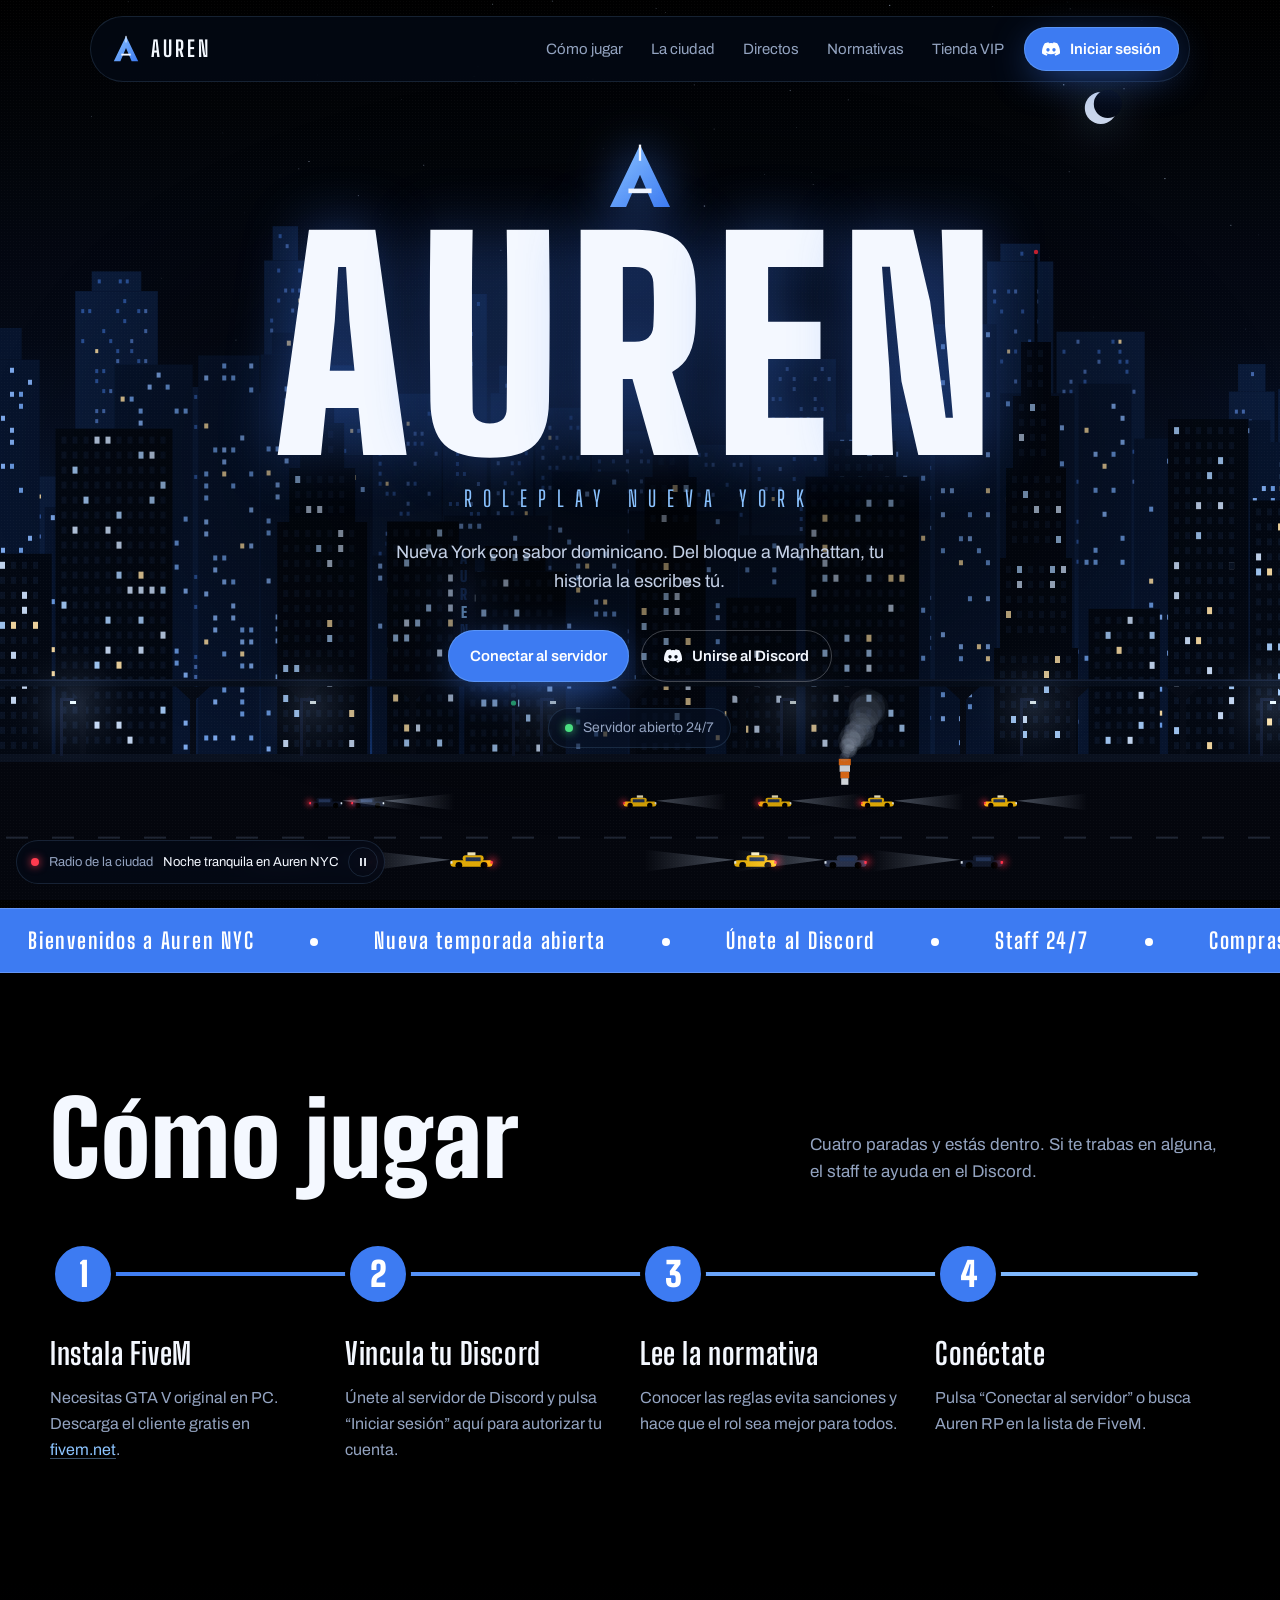
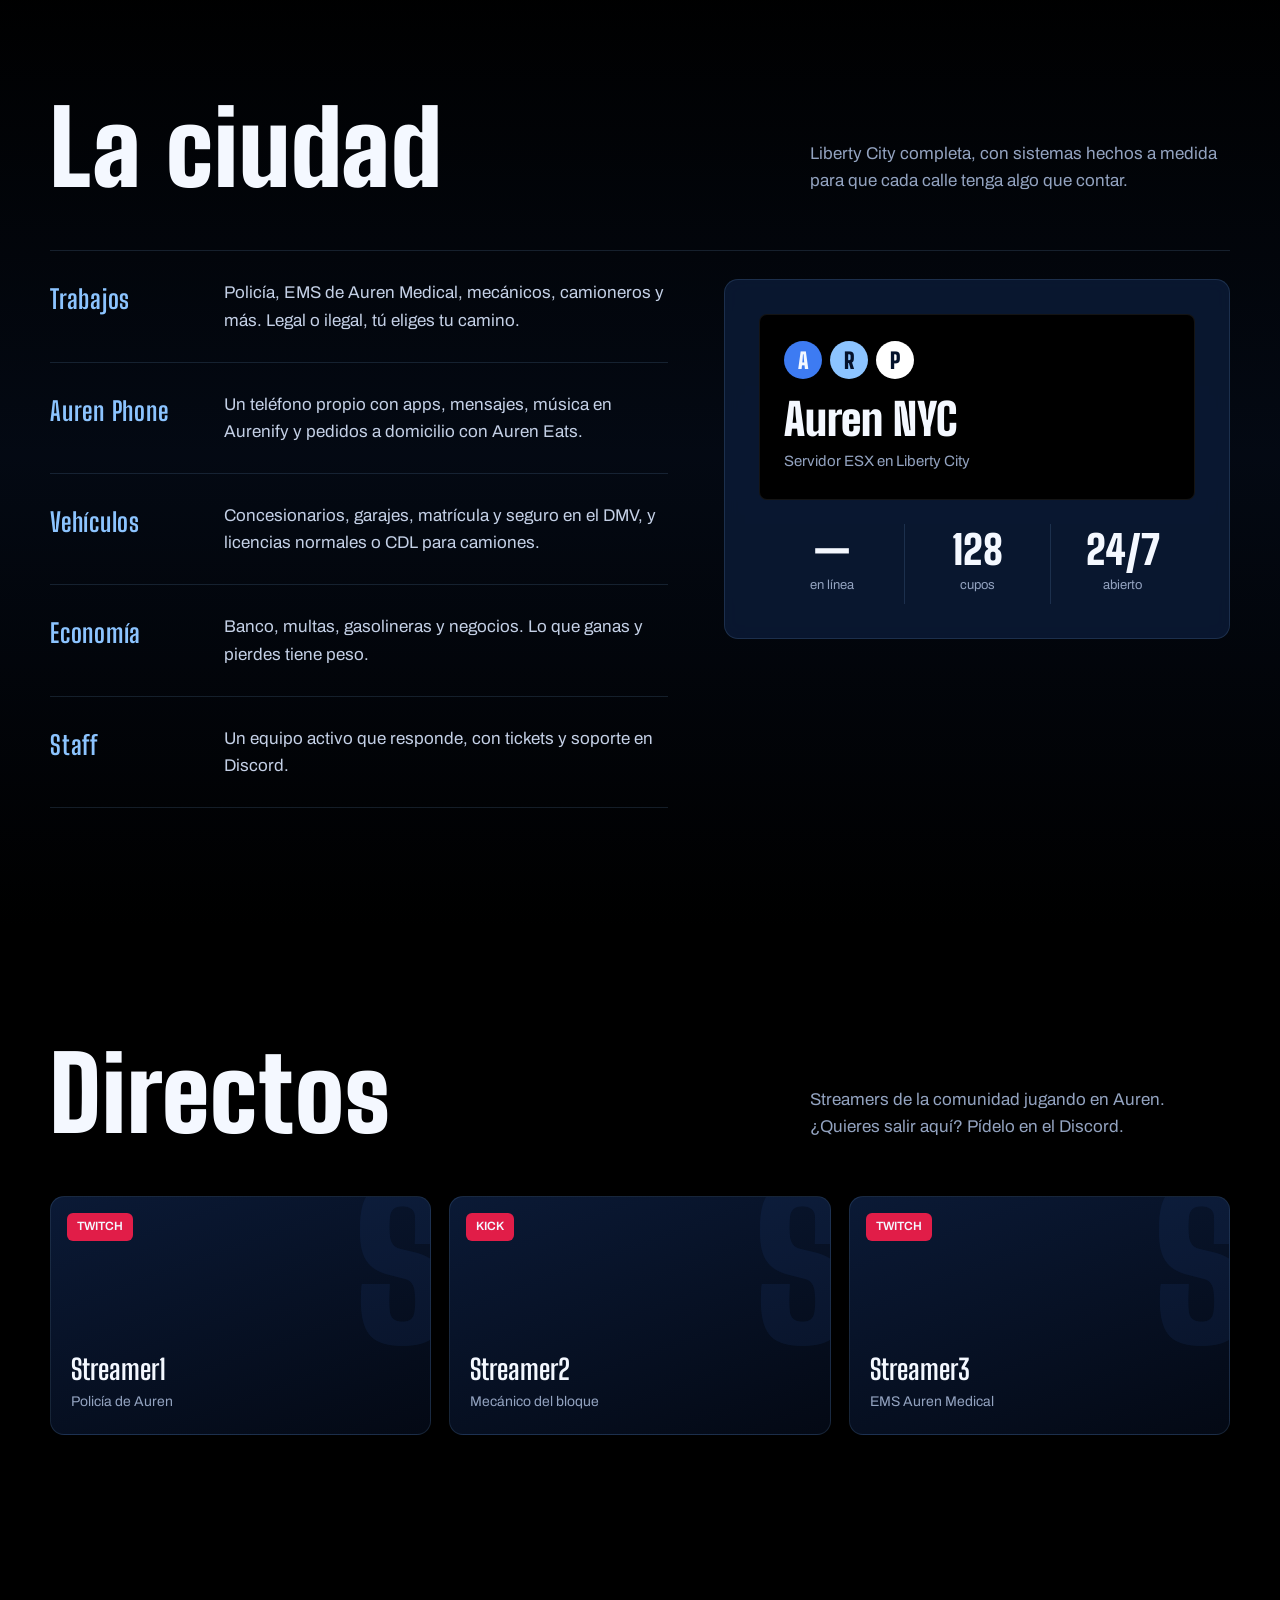
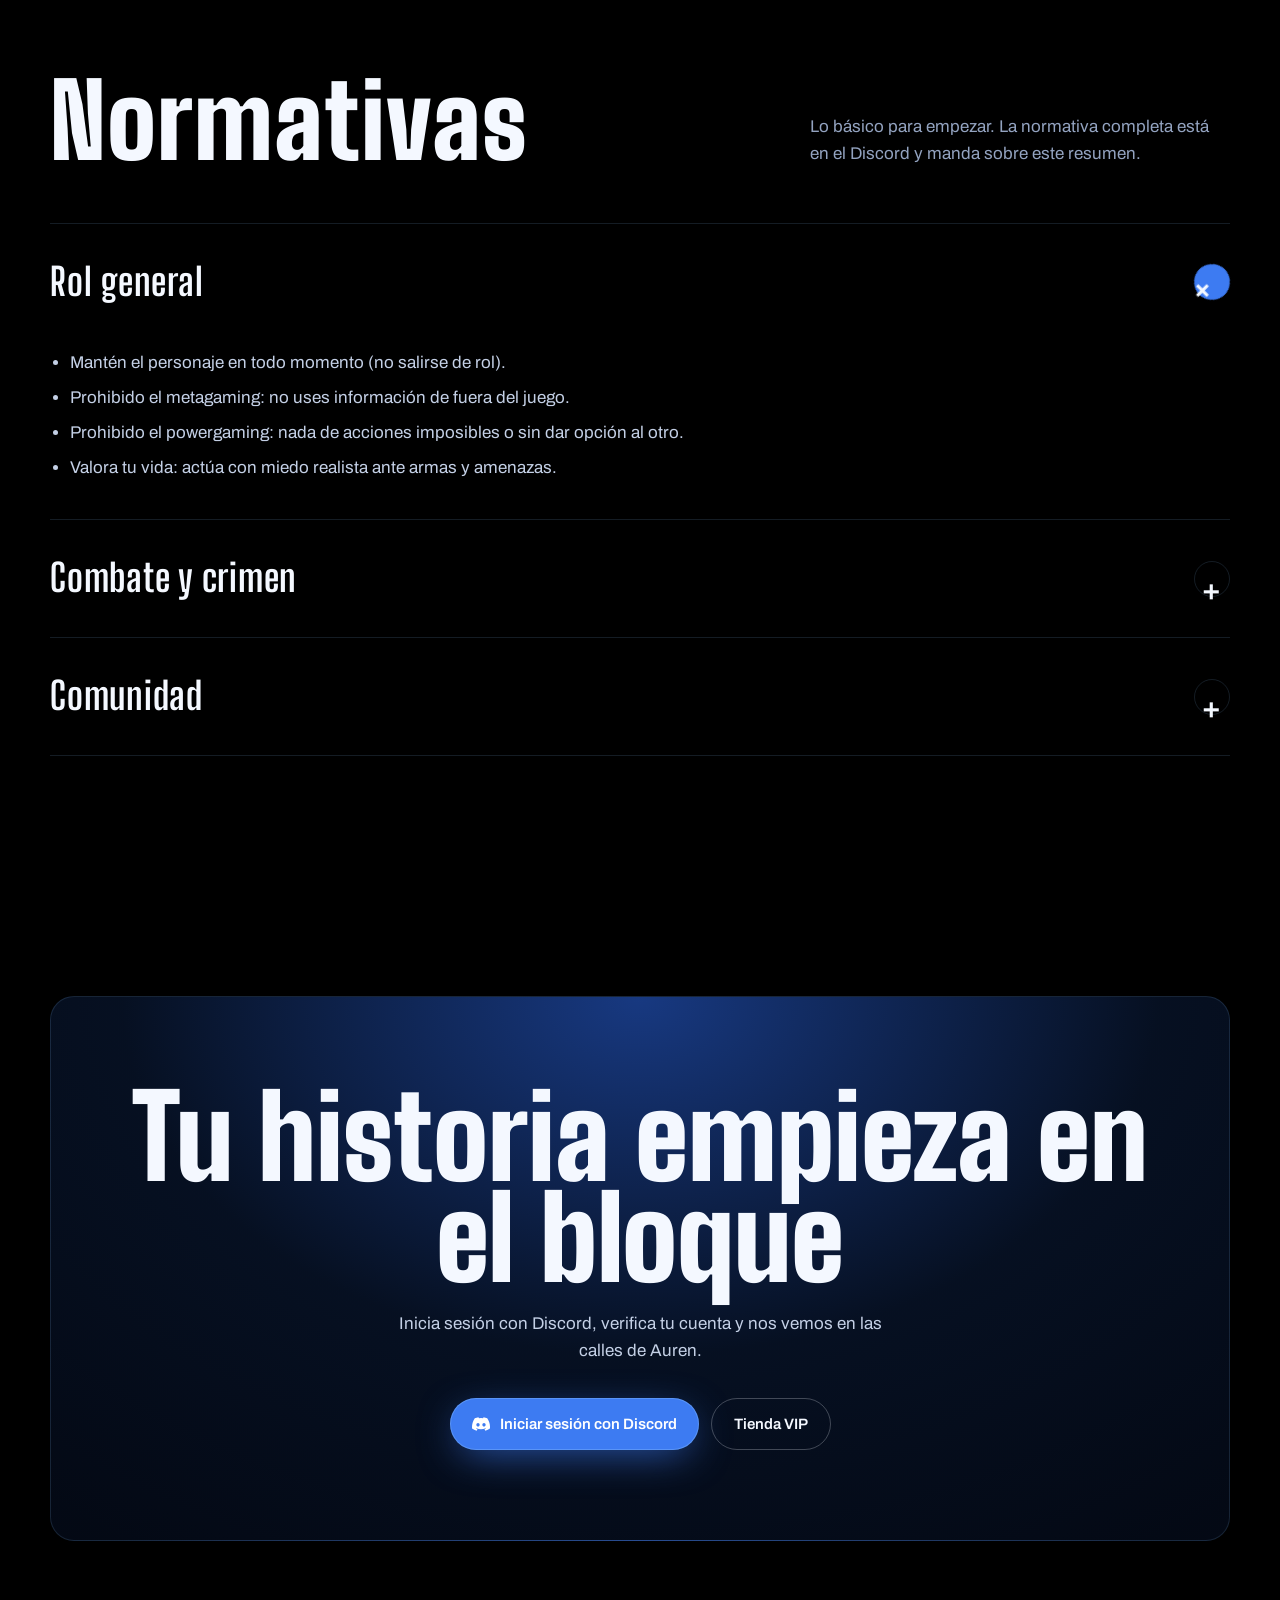
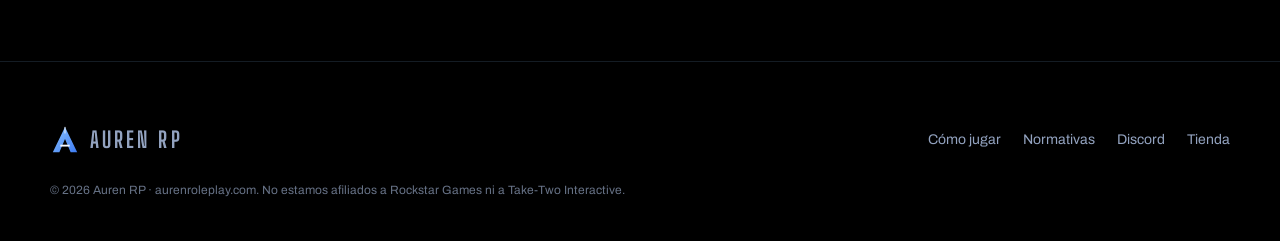
==== commit 696de18e: "Add files via upload" ====
--- a/public/index.html
+++ b/public/index.html
@@ -496,19 +496,24 @@
   document.addEventListener("click", e=>{ if(!menu.contains(e.target)){ menu.hidden = true; chip.setAttribute("aria-expanded", false); } });
 }
 
-// Si la web aún no está en Cloudflare (por ejemplo, en la vista previa), avisamos en vez de romper el enlace
+// Si el login no está disponible, avisamos con el motivo en vez de romper el enlace
+let authError = "El inicio de sesión con Discord no está disponible en esta copia de la web.";
 document.addEventListener("click", e=>{
   const a = e.target.closest('[data-auth="login"]');
-  if(a && !authReady){ e.preventDefault(); toast("El inicio de sesión con Discord se activa cuando la web esté publicada en aurenroleplay.com."); }
+  if(a && !authReady){ e.preventDefault(); toast(authError); }
 });
 
 (async ()=>{
   try{
     const r = await fetch("/api/auth/me", {credentials:"same-origin"});
-    if(!r.ok || !(r.headers.get("content-type")||"").includes("json")) throw 0;
+    const isJson = (r.headers.get("content-type")||"").includes("json");
+    const data = isJson ? await r.json() : null;
+    if(!r.ok || !data){
+      if(data && data.error) authError = "Login con Discord no disponible: " + data.error;
+      throw 0;
+    }
     authReady = true;
-    const { user } = await r.json();
-    renderAuth(user);
+    renderAuth(data.user);
   }catch(e){ authReady = false; }
   const p = new URLSearchParams(location.search);
   if(p.has("login")){
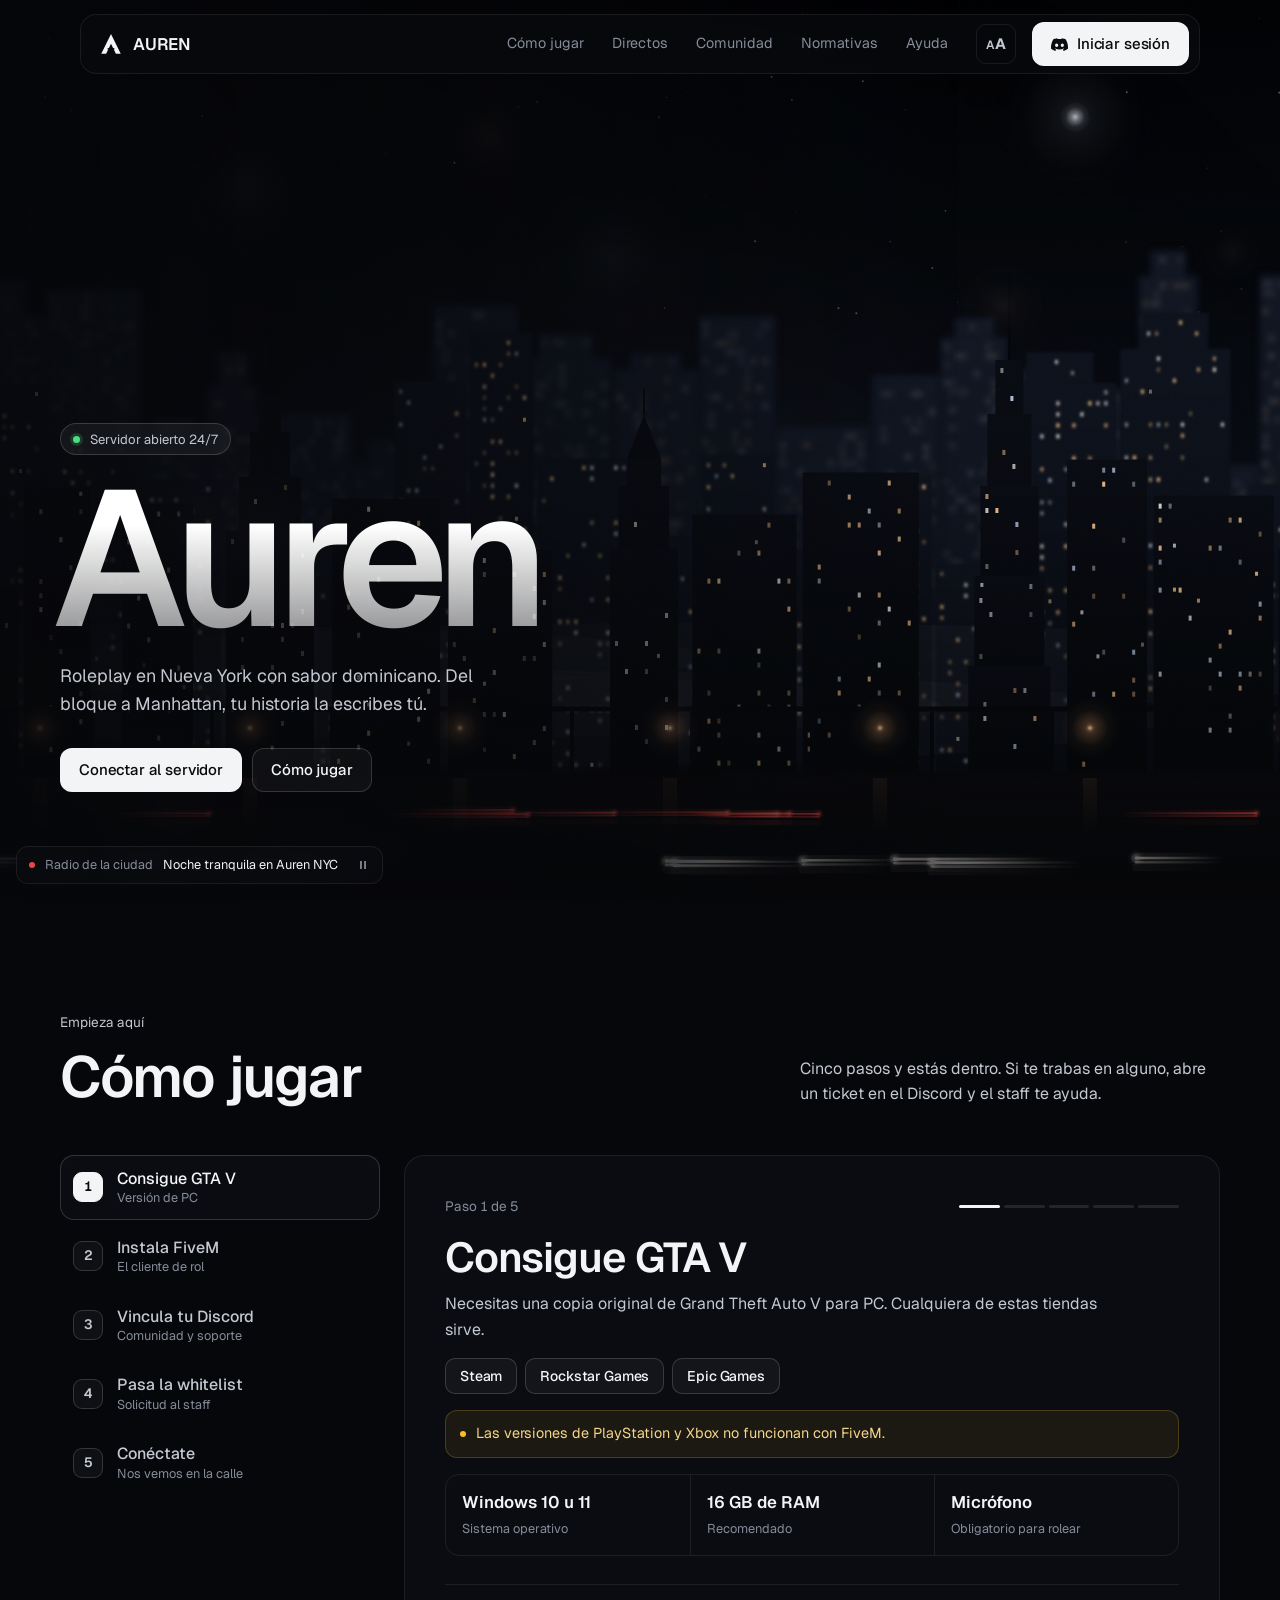
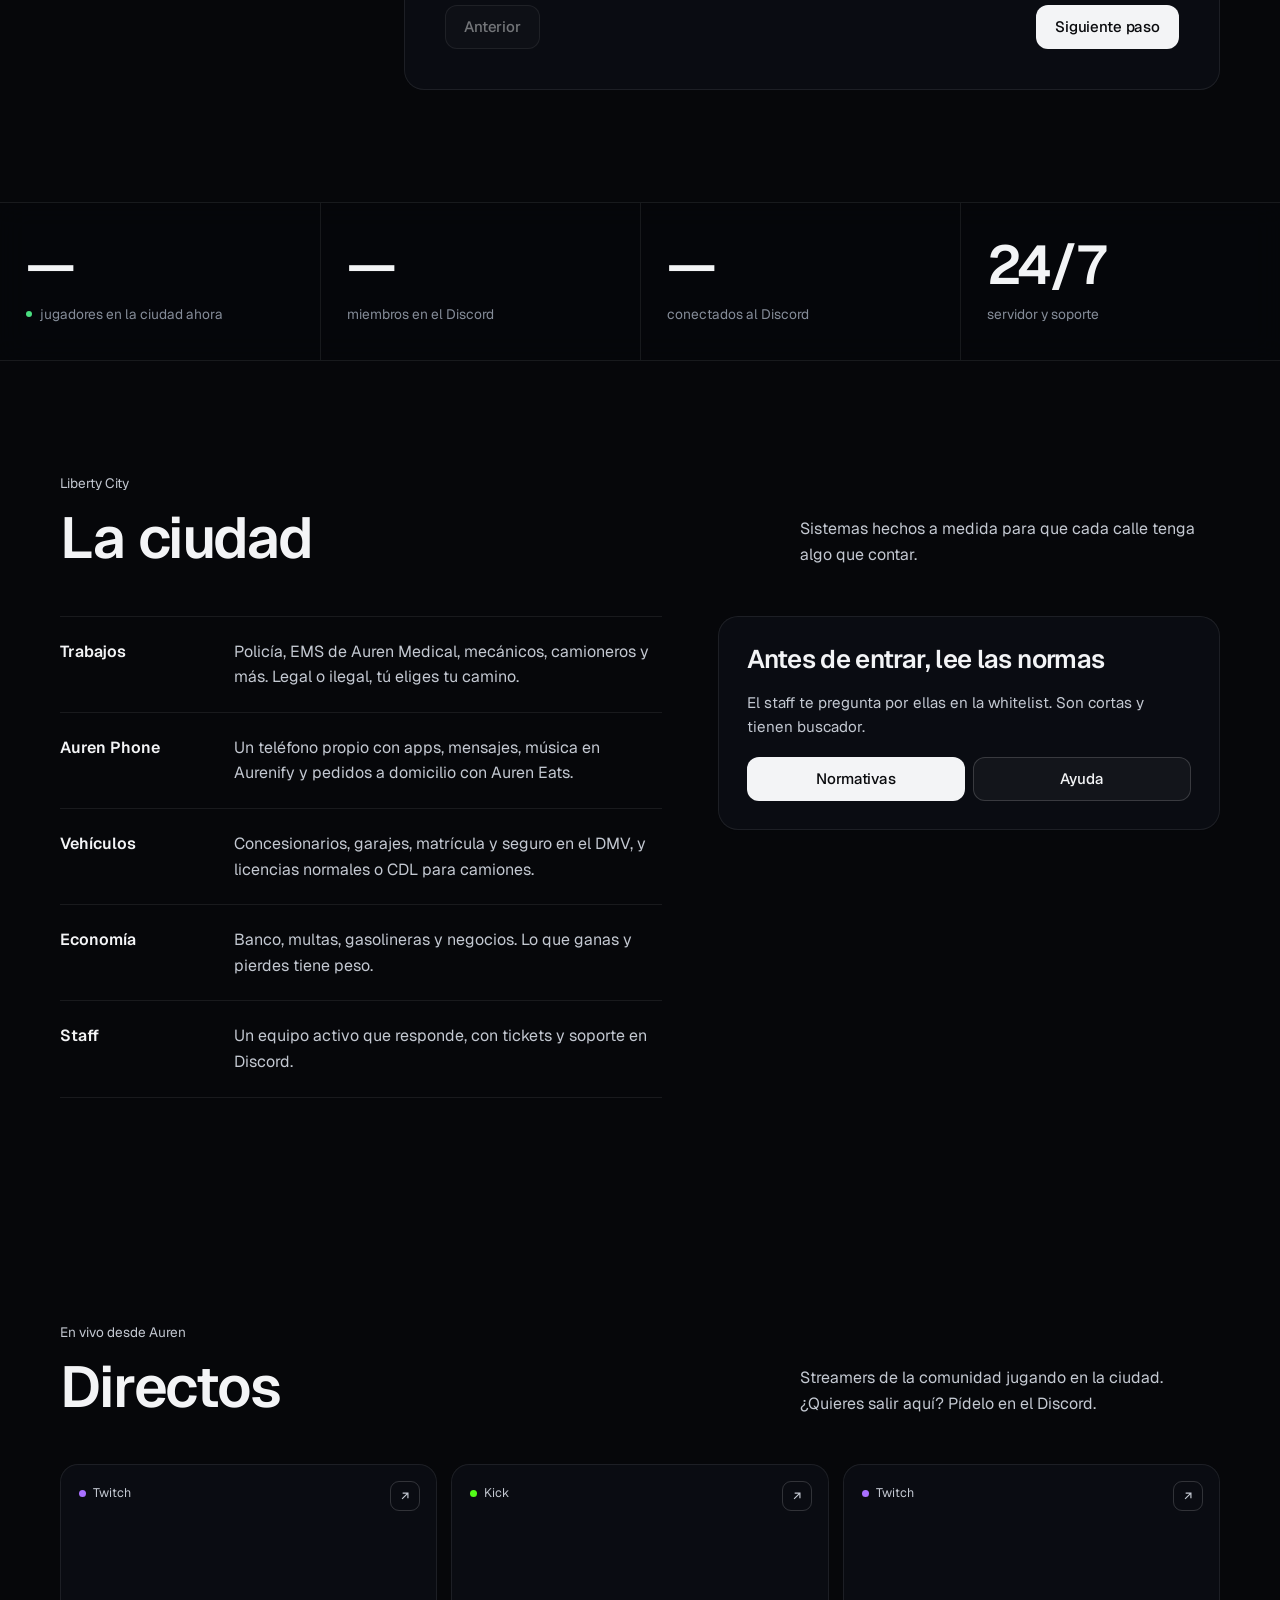
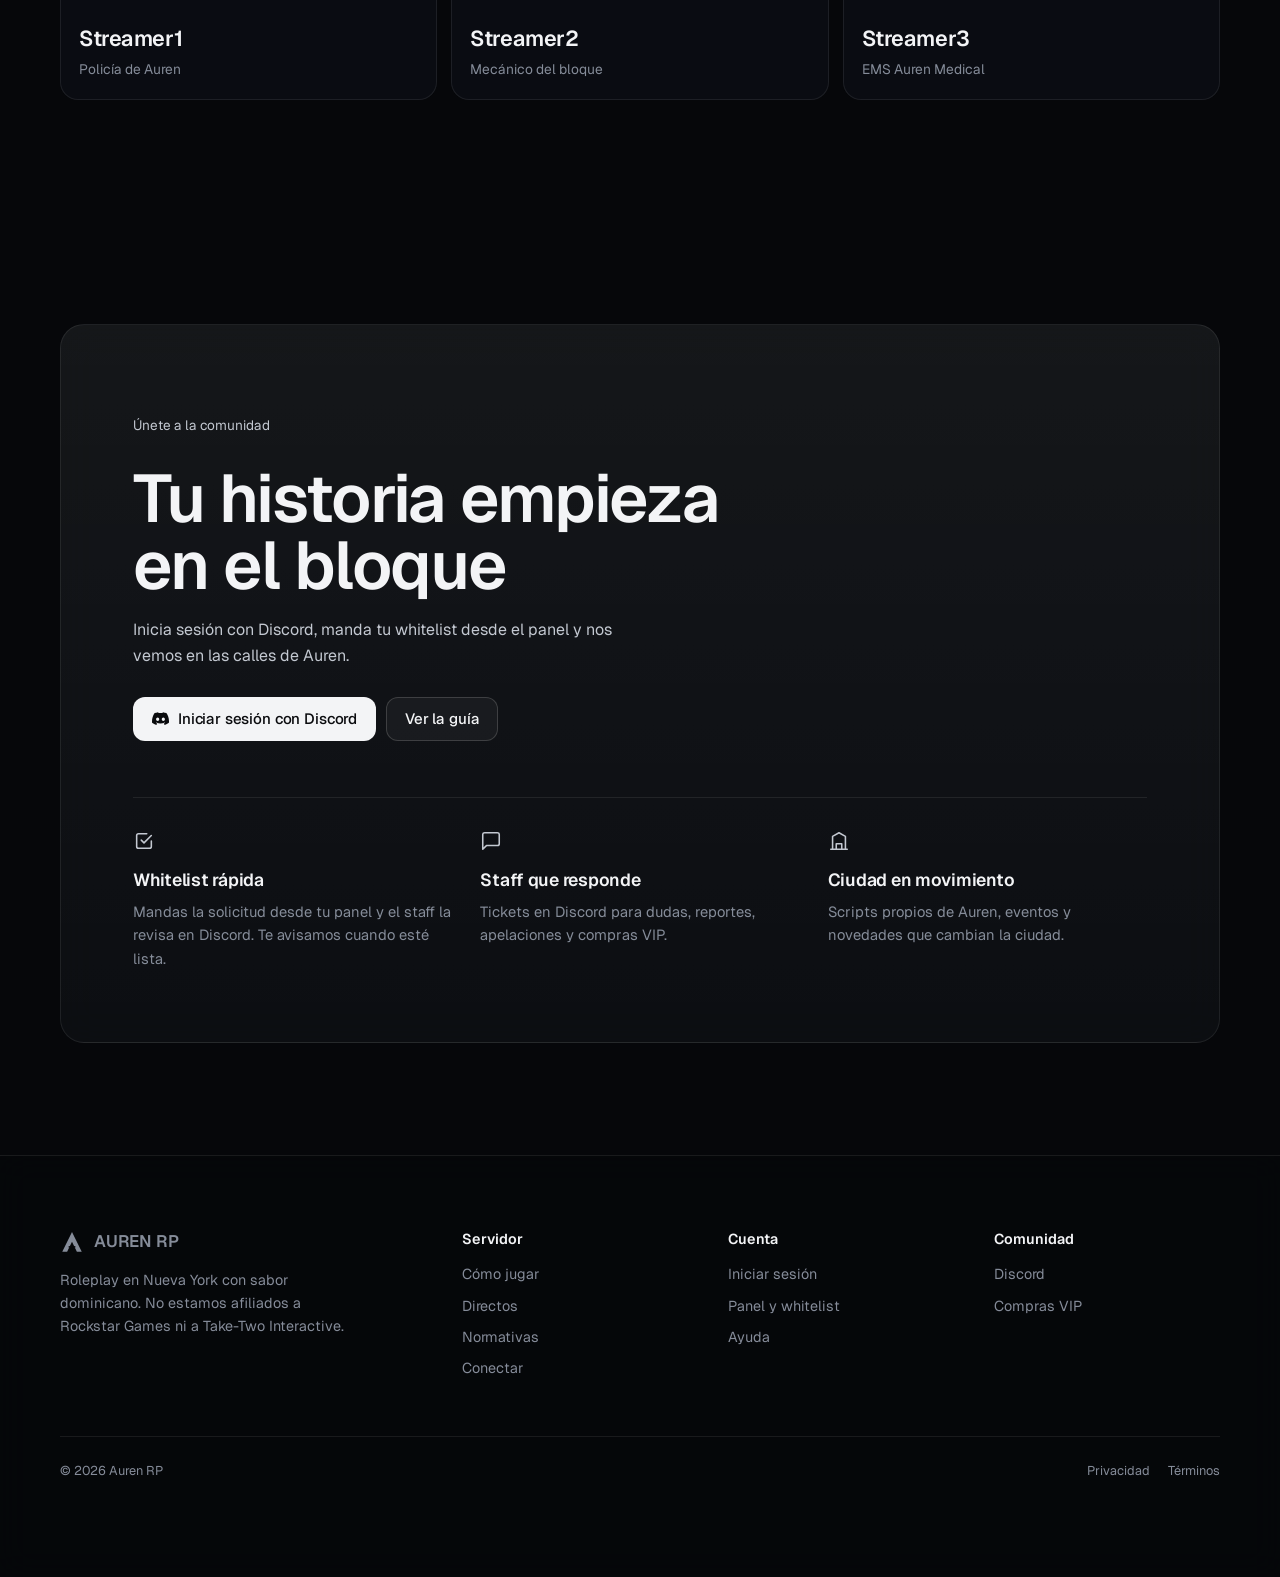
==== commit 29934547: "Add files via upload" ====
--- a/public/index.html
+++ b/public/index.html
@@ -2,329 +2,200 @@
 <html lang="es">
 <head>
 <meta charset="utf-8">
-<meta name="viewport" content="width=device-width, initial-scale=1">
+<meta name="viewport" content="width=device-width, initial-scale=1, viewport-fit=cover">
 <title>Auren RP</title>
-<meta name="description" content="Auren RP — servidor de roleplay en Nueva York. Únete por Discord y empieza tu historia.">
+<meta name="description" content="Auren RP: servidor de roleplay en Nueva York con sabor dominicano. Guía para empezar, normativas y whitelist.">
 <meta property="og:title" content="Auren RP">
 <meta property="og:description" content="Nueva York con sabor dominicano. Servidor de roleplay en FiveM.">
-<meta property="og:url" content="https://aurenroleplay.com/">
-<meta name="theme-color" content="#040a17">
-<link rel="canonical" href="https://aurenroleplay.com/">
+<meta name="theme-color" content="#06070a">
 <link rel="preconnect" href="https://fonts.googleapis.com">
 <link rel="preconnect" href="https://fonts.gstatic.com" crossorigin>
-<link href="https://fonts.googleapis.com/css2?family=Big+Shoulders+Display:wght@500;700;900&family=Archivo:wght@400;500;600&display=swap" rel="stylesheet">
+<link href="https://fonts.googleapis.com/css2?family=Geist:wght@400;500;600;700&display=swap" rel="stylesheet">
+<link rel="stylesheet" href="assets/site.css">
 <style>
-:root{
-  --black:#000000;
-  --night:#040a17;
-  --navy:#071226;
-  --navy-2:#0c1d3d;
-  --blue:#3D7BF2;
-  --sky:#8CC4FF;
-  --ink:#F4F8FF;
-  --muted:#93a3c0;
-  --line:rgba(140,196,255,.14);
-  --display:'Big Shoulders Display', Impact, sans-serif;
-  --body:'Archivo', system-ui, sans-serif;
-  --ok:#4ade80;
-  --warn:#fbbf24;
-  color-scheme:dark;
-}
-*{box-sizing:border-box;margin:0;padding:0}
-[hidden]{display:none!important}
-html{scroll-behavior:smooth}
-body{background:var(--black);color:var(--ink);font-family:var(--body);font-size:17px;line-height:1.6;-webkit-font-smoothing:antialiased;overflow-x:hidden}
-a{color:inherit;text-decoration:none}
-img,svg{display:block}
-:focus-visible{outline:2px solid var(--sky);outline-offset:3px;border-radius:6px}
-.wrap{width:min(1180px,100% - 32px);margin-inline:auto}
-
-/* ---------- NAV ---------- */
-.nav{position:fixed;top:16px;left:50%;transform:translateX(-50%);z-index:50;width:min(1100px,100% - 24px);
-  display:flex;align-items:center;gap:20px;padding:10px 10px 10px 20px;border-radius:999px;
-  background:rgba(4,10,23,.72);backdrop-filter:blur(14px);-webkit-backdrop-filter:blur(14px);border:1px solid var(--line)}
-.brand{display:flex;align-items:center;gap:10px;font-family:var(--display);font-weight:700;font-size:22px;letter-spacing:.14em}
-.brand svg{width:30px;height:30px}
-.nav-links{display:flex;gap:28px;margin-left:auto;font-size:15px;color:var(--muted)}
-.nav-links a:hover{color:var(--ink)}
-.btn{display:inline-flex;align-items:center;gap:10px;padding:13px 22px;border-radius:999px;font-weight:600;font-size:15px;
-  transition:background .2s,border-color .2s,transform .2s;white-space:nowrap}
-.btn svg{width:18px;height:18px}
-.btn-primary{background:var(--blue);color:#fff;box-shadow:0 0 0 1px rgba(140,196,255,.35) inset,0 10px 40px -10px rgba(61,123,242,.8)}
-.btn-primary:hover{background:#5590ff}
-.btn-ghost{border:1px solid rgba(244,248,255,.25);color:var(--ink)}
-.btn-ghost:hover{border-color:var(--sky);background:rgba(140,196,255,.06)}
-.nav .btn{padding:10px 18px}
-.menu-btn{display:none;background:none;border:0;color:var(--ink);width:40px;height:40px;cursor:pointer}
-
-/* ---------- CIUDAD VIVA (fondo animado) ---------- */
-#city{position:fixed;inset:0;width:100%;height:100%;z-index:0;display:block;pointer-events:none}
-main,footer{position:relative;z-index:1}
-.radio{position:fixed;z-index:40;left:max(16px, env(safe-area-inset-left, 0px));bottom:calc(16px + env(safe-area-inset-bottom, 0px));
-  display:flex;align-items:center;gap:10px;max-width:calc(100% - 32px);padding:6px 6px 6px 14px;border-radius:999px;
-  background:rgba(4,10,23,.78);backdrop-filter:blur(10px);-webkit-backdrop-filter:blur(10px);border:1px solid var(--line);font-size:13px}
-.radio .live{width:8px;height:8px;border-radius:50%;background:#ff3b4f;box-shadow:0 0 8px #ff3b4f;flex:none;animation:pulse 1.6s infinite}
-.radio .lbl{color:var(--muted);white-space:nowrap}
-.radio .msg{color:var(--ink);white-space:nowrap;overflow:hidden;text-overflow:ellipsis;min-width:0;transition:opacity .4s}
-.radio button{flex:none;width:30px;height:30px;border-radius:50%;border:1px solid var(--line);background:transparent;color:var(--ink);cursor:pointer;display:grid;place-items:center}
-.radio button:hover{border-color:var(--sky)}
-@keyframes pulse{50%{opacity:.35}}
-@media (max-width:560px){.radio .lbl{display:none}}
-
-/* ---------- AUTH (Discord) ---------- */
-.auth{position:relative}
-.user-chip{display:flex;align-items:center;gap:10px;padding:5px 14px 5px 5px;border-radius:999px;border:1px solid var(--line);
-  background:rgba(12,29,61,.7);color:var(--ink);font:600 15px var(--body);cursor:pointer}
-.user-chip:hover{border-color:var(--sky)}
-.avatar{width:34px;height:34px;border-radius:50%;background:var(--blue);display:grid;place-items:center;overflow:hidden;
-  font-family:var(--display);font-weight:900;font-size:18px;flex:none}
-.avatar img{width:100%;height:100%;object-fit:cover}
-.user-menu{position:absolute;right:0;top:calc(100% + 10px);width:260px;padding:16px;border-radius:16px;
-  background:var(--night);border:1px solid var(--line);box-shadow:0 20px 50px -10px rgba(0,0,0,.8);display:grid;gap:12px}
-.user-menu .who{display:flex;gap:12px;align-items:center}
-.user-menu .who .avatar{width:44px;height:44px}
-.user-menu .who b{display:block;font-size:16px}
-.user-menu .who small{color:var(--muted);font-size:13px}
-.pill{display:inline-flex;align-items:center;gap:8px;font-size:13px;padding:6px 12px;border-radius:999px;border:1px solid var(--line);color:var(--muted)}
-.pill .dot{width:7px;height:7px}
-.pill.ok{color:var(--ok);border-color:rgba(74,222,128,.35)}
-.pill.ok .dot{background:var(--ok)}
-.pill.warn{color:var(--warn);border-color:rgba(251,191,36,.35)}
-.pill.warn .dot{background:var(--warn);box-shadow:none}
-.user-menu a{font-size:14px;color:var(--muted)}
-.user-menu a:hover{color:var(--ink)}
-.toast{position:fixed;left:50%;bottom:24px;transform:translateX(-50%);z-index:80;max-width:min(460px,100% - 32px);
-  padding:14px 20px;border-radius:14px;background:var(--navy-2);border:1px solid var(--line);color:var(--ink);font-size:15px;
-  box-shadow:0 20px 50px -10px rgba(0,0,0,.8)}
-
-/* ---------- HERO ---------- */
-.hero{position:relative;min-height:100svh;display:grid;place-items:center;text-align:center;overflow:hidden;background:transparent}
-.hero::after{content:"";position:absolute;inset:0;z-index:2;pointer-events:none;
-  background:radial-gradient(60% 50% at 50% 50%, rgba(0,0,0,.7), rgba(0,0,0,.25) 60%, transparent 85%)}
-.hero::before{content:"";position:absolute;inset:0;background-image:radial-gradient(rgba(244,248,255,.55) 1px,transparent 1px);
-  background-size:3px 3px;opacity:.05;pointer-events:none;z-index:2}
-.hero-inner{position:relative;z-index:3;padding:140px 16px 160px}
-.hero-mark{width:74px;height:74px;margin:0 auto 18px;filter:drop-shadow(0 0 24px rgba(61,123,242,.7))}
-.hero h1{font-family:var(--display);font-weight:900;font-size:clamp(96px,22vw,300px);line-height:.82;letter-spacing:.04em;white-space:nowrap;
-  color:var(--ink);text-shadow:0 0 60px rgba(61,123,242,.45)}
-.hero h1 span{display:inline-block;opacity:0;transform:translateY(40px);animation:rise .9s cubic-bezier(.2,.8,.2,1) forwards}
-.hero-sub{margin-top:18px;font-family:var(--display);font-weight:500;font-size:clamp(16px,2.2vw,22px);letter-spacing:.5em;color:var(--sky)}
-.hero p.lead{max-width:520px;margin:22px auto 0;color:#c4d0e6;font-size:18px}
-.hero-ctas{display:flex;gap:12px;justify-content:center;flex-wrap:wrap;margin-top:34px}
-.status{display:inline-flex;align-items:center;gap:10px;margin-top:26px;padding:8px 16px;border-radius:999px;font-size:14px;color:var(--muted);
-  background:rgba(7,18,38,.6);border:1px solid var(--line)}
-.dot{width:8px;height:8px;border-radius:50%;background:#4ade80;box-shadow:0 0 10px #4ade80}
-.dot.off{background:#64748b;box-shadow:none}
-@keyframes rise{to{opacity:1;transform:none}}
-
-/* ---------- TICKER ---------- */
-.ticker{background:var(--blue);color:#fff;overflow:hidden;border-block:1px solid rgba(255,255,255,.2)}
-.ticker-track{display:flex;width:max-content;animation:scroll 40s linear infinite}
-.ticker span{font-family:var(--display);font-weight:700;font-size:22px;letter-spacing:.08em;padding:14px 28px;white-space:nowrap}
-.ticker span::after{content:"";display:inline-block;width:8px;height:8px;border-radius:50%;background:#fff;margin-left:56px;vertical-align:middle}
-@keyframes scroll{to{transform:translateX(-50%)}}
-
-/* ---------- SECTIONS ---------- */
-section{padding:120px 0}
-.sec-head{display:flex;justify-content:space-between;align-items:end;gap:24px;margin-bottom:56px;flex-wrap:wrap}
-.sec-head h2{font-family:var(--display);font-weight:900;font-size:clamp(48px,8vw,104px);line-height:.9;letter-spacing:.01em}
-.sec-head p{max-width:420px;color:var(--muted)}
-
-/* how to play — subway-line steps */
-.steps{list-style:none;display:grid;grid-template-columns:repeat(4,1fr);position:relative}
-.steps::before{content:"";position:absolute;top:31px;left:32px;right:32px;height:4px;background:linear-gradient(90deg,var(--blue),var(--sky));border-radius:4px}
-.step{position:relative;padding-right:28px}
-.bullet{width:66px;height:66px;border-radius:50%;display:grid;place-items:center;background:var(--blue);color:#fff;
-  font-family:var(--display);font-weight:900;font-size:34px;border:5px solid var(--black);position:relative}
-.step h3{font-family:var(--display);font-weight:700;font-size:30px;margin:22px 0 8px;letter-spacing:.02em}
-.step p{color:var(--muted);font-size:16px}
-.step a.inline{color:var(--sky);border-bottom:1px solid rgba(140,196,255,.4)}
-
-/* city */
-.city{background:linear-gradient(180deg,transparent,rgba(7,18,38,.5) 50%,transparent)}
-.borough{display:grid;grid-template-columns:1.1fr 1fr;gap:0;border-top:1px solid var(--line)}
-.borough-list{list-style:none}
-.borough-list li{display:grid;grid-template-columns:150px 1fr;gap:24px;padding:28px 0;border-bottom:1px solid var(--line)}
-.borough-list b{font-family:var(--display);font-weight:700;font-size:26px;letter-spacing:.03em;color:var(--sky)}
-.borough-list span{color:#c4d0e6}
-.sign{margin-left:56px;margin-top:28px;align-self:start;position:sticky;top:110px;border-radius:14px;overflow:hidden;
-  background:rgba(11,27,56,.82);backdrop-filter:blur(8px);-webkit-backdrop-filter:blur(8px);border:1px solid var(--line);padding:34px}
-.sign .plate{background:#000;border-radius:8px;padding:26px 24px;border:1px solid rgba(255,255,255,.08)}
-.sign .plate .top{display:flex;gap:8px;margin-bottom:18px}
-.sign .plate .top i{width:38px;height:38px;border-radius:50%;background:var(--blue);display:grid;place-items:center;font-style:normal;
-  font-family:var(--display);font-weight:900;font-size:22px}
-.sign .plate .top i:nth-child(2){background:var(--sky);color:#04122b}
-.sign .plate .top i:nth-child(3){background:#fff;color:#04122b}
-.sign .plate strong{display:block;font-family:var(--display);font-weight:900;font-size:44px;line-height:1}
-.sign .plate small{display:block;margin-top:8px;color:var(--muted);font-size:15px}
-.sign .stats{display:grid;grid-template-columns:repeat(3,1fr);margin-top:24px;text-align:center}
-.sign .stats div{padding:6px}
-.sign .stats div+div{border-left:1px solid var(--line)}
-.sign .stats b{display:block;font-family:var(--display);font-weight:900;font-size:40px;color:var(--ink);line-height:1}
-.sign .stats span{font-size:13px;color:var(--muted)}
-
-/* streams */
-.streams{display:grid;grid-template-columns:repeat(3,1fr);gap:18px}
-.stream{position:relative;aspect-ratio:16/10;border-radius:14px;overflow:hidden;background:linear-gradient(160deg,rgba(12,29,61,.88),rgba(4,10,23,.88));
-  border:1px solid var(--line);display:flex;flex-direction:column;justify-content:flex-end;padding:20px;transition:border-color .2s}
-.stream:hover{border-color:var(--blue)}
-.stream .live{position:absolute;top:16px;left:16px;font-size:12px;font-weight:600;padding:4px 10px;border-radius:6px;background:#e11d48}
-.stream .ch{font-family:var(--display);font-weight:700;font-size:28px}
-.stream .meta{color:var(--muted);font-size:14px}
-.stream .glyph{position:absolute;right:-20px;top:-30px;font-family:var(--display);font-weight:900;font-size:200px;color:rgba(61,123,242,.08);line-height:1}
-
-/* rules */
-.rules{border-top:1px solid var(--line)}
-details{border-bottom:1px solid var(--line)}
-summary{list-style:none;cursor:pointer;display:flex;justify-content:space-between;align-items:center;padding:28px 0;
-  font-family:var(--display);font-weight:700;font-size:clamp(26px,3.4vw,38px);letter-spacing:.02em}
-summary::-webkit-details-marker{display:none}
-summary .plus{width:36px;height:36px;flex:none;border-radius:50%;border:1px solid var(--line);display:grid;place-items:center;transition:transform .25s,background .25s}
-details[open] summary .plus{transform:rotate(45deg);background:var(--blue);border-color:var(--blue)}
-details ul{padding:0 0 30px 20px;max-width:760px;color:#c4d0e6}
-details li{margin:8px 0}
-
-/* community CTA */
-.cta{position:relative;overflow:hidden;border-radius:24px;padding:90px 40px;text-align:center;
-  background:radial-gradient(80% 120% at 50% 0%, rgba(26,63,143,.9) 0%, rgba(7,18,38,.88) 55%, rgba(4,10,23,.9) 100%);border:1px solid var(--line)}
-.cta h2{font-family:var(--display);font-weight:900;font-size:clamp(54px,9vw,120px);line-height:.88}
-.cta p{max-width:520px;margin:20px auto 34px;color:#c4d0e6}
-.cta .hero-ctas{margin-top:0}
-
-footer{padding:60px 0 40px;color:var(--muted);font-size:14px;border-top:1px solid var(--line);margin-top:120px}
-.foot{display:flex;justify-content:space-between;gap:24px;flex-wrap:wrap;align-items:center}
-.foot nav{display:flex;gap:22px}
-.foot nav a:hover{color:var(--ink)}
-.legal{margin-top:24px;font-size:12px;opacity:.7}
-
-/* ---------- RESPONSIVE ---------- */
-@media (max-width:900px){
-  .nav-links{display:none;position:absolute;top:64px;left:0;right:0;flex-direction:column;gap:0;padding:8px;border-radius:20px;
-    background:rgba(4,10,23,.96);border:1px solid var(--line)}
-  .nav-links.open{display:flex}
-  .nav-links a{padding:14px 16px}
-  .menu-btn{display:block}
-  .nav{gap:10px;padding-left:16px}
-  .auth{margin-left:auto}
-  .nav .btn{padding:9px 14px;font-size:14px}
-  .user-chip .uname{display:none}
-  .user-chip{padding-right:5px}
-  .steps{grid-template-columns:1fr;gap:36px}
-  .steps::before{top:32px;bottom:32px;left:31px;right:auto;width:4px;height:auto}
-  .step{display:grid;grid-template-columns:66px 1fr;column-gap:22px;padding:0}
-  .step h3{margin-top:12px}
-  .step p{grid-column:2}
-  .borough{grid-template-columns:1fr}
-  .sign{margin:40px 0 0;position:static}
+/* ---------- hero: título grande abajo a la izquierda, la ciudad respira a la derecha ---------- */
+.hero{position:relative;min-height:100svh;display:flex;align-items:flex-end;padding:0 0 clamp(64px,12vh,140px)}
+.hero::before{content:"";position:absolute;inset:0;z-index:0;pointer-events:none;
+  background:linear-gradient(90deg,rgba(6,7,10,.82) 0%,rgba(6,7,10,.45) 45%,transparent 75%),linear-gradient(0deg,rgba(6,7,10,.7),transparent 45%)}
+.hero .wrap{position:relative;z-index:1}
+.live-pill{display:inline-flex;align-items:center;gap:10px;height:32px;padding:0 12px;border-radius:999px;font-size:.82rem;color:var(--soft);
+  background:rgba(255,255,255,.05);border:1px solid var(--line-2);backdrop-filter:blur(10px);-webkit-backdrop-filter:blur(10px)}
+.live-pill .dot{width:7px;height:7px;border-radius:50%;background:#6b7280}
+.live-pill .dot.on{background:var(--ok);box-shadow:0 0 0 3px rgba(74,222,128,.18)}
+.hero h1{font-size:clamp(5rem,15vw,12.5rem);font-weight:600;letter-spacing:-.06em;line-height:.85;margin:22px 0 0 -.04em;
+  background:linear-gradient(180deg,#fff 30%,rgba(255,255,255,.55));-webkit-background-clip:text;background-clip:text;color:transparent;
+  animation:in 1.1s cubic-bezier(.2,.7,.2,1) both}
+.hero .lead{max-width:470px;margin-top:22px;color:var(--soft);font-size:1.12rem;line-height:1.55}
+.ctas{display:flex;gap:10px;flex-wrap:wrap;margin-top:30px}
+@keyframes in{from{opacity:0;transform:translateY(24px);filter:blur(8px)}}
+
+/* ---------- guía por pasos ---------- */
+.guide{display:grid;grid-template-columns:minmax(250px,320px) 1fr;gap:24px;align-items:start}
+.gsteps{list-style:none;display:grid;gap:4px}
+.gstep{display:flex;gap:14px;align-items:center;width:100%;padding:12px;background:none;border:1px solid transparent;text-align:left;cursor:pointer;border-radius:14px;transition:background .15s,border-color .15s}
+.gstep:hover{background:var(--surface-2)}
+.gnum{width:30px;height:30px;border-radius:9px;flex:none;display:grid;place-items:center;font-weight:600;font-size:.85rem;
+  background:var(--surface-2);border:1px solid var(--line-2);color:var(--soft);font-variant-numeric:tabular-nums}
+.gstep.done .gnum{color:var(--ink)}
+.gstep[aria-selected="true"]{background:var(--surface);border-color:var(--line-2)}
+.gstep[aria-selected="true"] .gnum{background:var(--accent);color:var(--on-accent);border-color:var(--accent)}
+.gt{display:grid;color:var(--muted);line-height:1.35}
+.gt b{font-weight:500;font-size:1rem;color:var(--soft)}
+.gt small{font-size:.8rem}
+.gstep[aria-selected="true"] .gt b{color:var(--ink)}
+.gpanel{padding:clamp(22px,3.5vw,40px);min-height:430px;display:flex;flex-direction:column}
+.gtop{display:flex;justify-content:space-between;align-items:center;gap:16px;flex-wrap:wrap;font-size:.85rem;color:var(--muted)}
+.gbar{display:flex;gap:4px;flex:1;max-width:220px}
+.gbar i{flex:1;height:3px;border-radius:3px;background:rgba(255,255,255,.1);transition:background .3s}
+.gbar i.on{background:var(--ink)}
+.gpanel h3{font-size:clamp(1.9rem,3.4vw,2.6rem);line-height:1.05;margin:18px 0 12px}
+.gbody{display:grid;gap:16px;color:var(--soft);flex:1;align-content:start}
+.gbody p{max-width:60ch}
+.gbody a.inl{color:var(--ink);text-decoration:underline;text-underline-offset:3px;text-decoration-color:rgba(255,255,255,.35)}
+.stores{display:flex;gap:8px;flex-wrap:wrap}
+.note{display:flex;gap:10px;align-items:center;padding:11px 14px;border-radius:12px;background:rgba(251,191,36,.07);border:1px solid rgba(251,191,36,.22);color:#f5d68a;font-size:.9rem}
+.note::before{content:"";width:6px;height:6px;border-radius:50%;background:var(--warn);flex:none}
+.reqs{display:grid;grid-template-columns:repeat(3,1fr);border:1px solid var(--line);border-radius:14px;overflow:hidden}
+.reqs div{padding:14px 16px}
+.reqs div+div{border-left:1px solid var(--line)}
+.reqs b{display:block;font-weight:600;font-size:1.05rem;color:var(--ink)}
+.reqs span{font-size:.8rem;color:var(--muted)}
+.cmd{display:flex;align-items:center;gap:10px;padding:6px 6px 6px 14px;border-radius:12px;background:rgba(0,0,0,.45);border:1px solid var(--line-2);font-family:ui-monospace,'SF Mono','Cascadia Mono',Consolas,monospace;font-size:.9rem;color:var(--ink);max-width:480px}
+.cmd code{flex:1;min-width:0;overflow-x:auto;white-space:nowrap}
+.gnav{display:flex;justify-content:space-between;gap:12px;margin-top:28px;padding-top:20px;border-top:1px solid var(--line)}
+
+/* ---------- números ---------- */
+.stats{padding:0}
+.stats-row{display:grid;grid-template-columns:repeat(4,1fr);border-block:1px solid var(--line);background:rgba(6,7,10,.6);backdrop-filter:blur(14px);-webkit-backdrop-filter:blur(14px)}
+.stat{padding:2.2rem 1.6rem}
+.stat+.stat{border-left:1px solid var(--line)}
+.stat b{display:block;font-weight:600;font-size:clamp(2.4rem,4.4vw,3.4rem);letter-spacing:-.04em;line-height:1;font-variant-numeric:tabular-nums}
+.stat span{display:flex;align-items:center;gap:8px;margin-top:10px;color:var(--muted);font-size:.86rem}
+.stat .live{width:6px;height:6px;border-radius:50%;background:var(--ok)}
+
+/* ---------- la ciudad ---------- */
+.borough{display:grid;grid-template-columns:1.2fr 1fr;gap:56px;align-items:start}
+.blist{list-style:none;border-top:1px solid var(--line)}
+.blist li{display:grid;grid-template-columns:150px 1fr;gap:24px;padding:22px 0;border-bottom:1px solid var(--line)}
+.blist b{font-weight:600}
+.blist span{color:var(--soft)}
+.sign{padding:28px;position:sticky;top:100px;display:grid;gap:18px}
+.sign h3{font-size:1.6rem;line-height:1.1}
+.sign p{color:var(--soft);font-size:.95rem}
+.sign .stores .btn{flex:1}
+
+/* ---------- directos ---------- */
+.streams{display:grid;grid-template-columns:repeat(3,1fr);gap:14px}
+.stream{position:relative;aspect-ratio:16/10;max-width:100%;border-radius:18px;overflow:hidden;background:var(--surface);
+  border:1px solid var(--line);display:flex;flex-direction:column;justify-content:space-between;padding:18px;transition:border-color .15s,background .15s;
+  backdrop-filter:blur(16px);-webkit-backdrop-filter:blur(16px)}
+.stream:hover{border-color:var(--line-2);background:rgba(20,23,30,.8)}
+.plat{display:inline-flex;align-items:center;gap:7px;font-size:.78rem;color:var(--soft);width:max-content}
+.plat::before{content:"";width:7px;height:7px;border-radius:50%;background:#a970ff}
+.plat.kick::before{background:#53fc18}
+.stream .ch{font-weight:600;font-size:1.35rem;letter-spacing:-.02em}
+.stream .meta{color:var(--muted);font-size:.86rem}
+.stream .go{position:absolute;top:16px;right:16px;width:30px;height:30px;border-radius:9px;border:1px solid var(--line-2);display:grid;place-items:center;color:var(--soft)}
+
+/* ---------- comunidad ---------- */
+.cta{border-radius:24px;padding:clamp(36px,6vw,72px);border:1px solid var(--line);background:linear-gradient(180deg,rgba(255,255,255,.05),rgba(255,255,255,.015)),rgba(10,12,16,.78);
+  backdrop-filter:blur(18px);-webkit-backdrop-filter:blur(18px)}
+.cta h2{font-size:clamp(2.4rem,5.4vw,4.2rem);line-height:1;max-width:14ch}
+.cta-head p{max-width:500px;margin:18px 0 28px;color:var(--soft)}
+.feats{display:grid;grid-template-columns:repeat(3,1fr);gap:28px;margin-top:56px;padding-top:32px;border-top:1px solid var(--line)}
+.feat svg{width:22px;height:22px;color:var(--soft);margin-bottom:14px}
+.feat h3{font-size:1.1rem;letter-spacing:-.015em}
+.feat p{color:var(--muted);margin-top:6px;font-size:.92rem}
+
+@media (max-width:960px){
+  .guide{grid-template-columns:1fr}
+  .gsteps{grid-template-columns:repeat(5,1fr);gap:6px}
+  .gstep{justify-content:center;padding:10px 0}
+  .gt{display:none}
+  .gpanel{min-height:0}
+  .reqs{grid-template-columns:1fr}
+  .reqs div+div{border-left:0;border-top:1px solid var(--line)}
+  .stats-row{grid-template-columns:1fr 1fr}
+  .stat:nth-child(3){border-left:0}
+  .stat:nth-child(n+3){border-top:1px solid var(--line)}
+  .borough{grid-template-columns:1fr;gap:32px}
+  .sign{position:static}
   .streams{grid-template-columns:1fr}
-  section{padding:90px 0}
+  .feats{grid-template-columns:1fr}
 }
 @media (max-width:560px){
-  .borough-list li{grid-template-columns:1fr;gap:4px}
-  .hero-sub{letter-spacing:.3em}
-  .cta{padding:64px 22px}
-}
-@media (prefers-reduced-motion:reduce){
-  *{animation:none!important;transition:none!important}
-  .hero h1 span{opacity:1;transform:none}
+  .blist li{grid-template-columns:1fr;gap:4px}
+  .hero::before{background:linear-gradient(0deg,rgba(6,7,10,.9) 10%,rgba(6,7,10,.3) 70%)}
+  .stat{padding:1.6rem 1.1rem}
 }
 </style>
 </head>
-<body>
-<canvas id="city" aria-hidden="true"></canvas>
-<div class="radio" id="radio" aria-hidden="true">
-  <span class="live"></span><span class="lbl">Radio de la ciudad</span><span class="msg" id="radioMsg">Noche tranquila en Auren NYC</span>
-  <button id="cityPause" type="button" aria-label="Pausar animación de la ciudad" title="Pausar ciudad">
-    <svg viewBox="0 0 24 24" width="14" height="14"><path id="pauseIcon" d="M7 5h3v14H7zM14 5h3v14h-3z" fill="currentColor"/></svg>
-  </button>
-</div>
-
-<!-- ==== Marca (logo) — cámbialo por tu logo si quieres: <img src="logo.png"> ==== -->
-<svg width="0" height="0" style="position:absolute" aria-hidden="true">
-  <defs>
-    <linearGradient id="g" x1="0" y1="0" x2="1" y2="1"><stop offset="0" stop-color="#8CC4FF"/><stop offset="1" stop-color="#3D7BF2"/></linearGradient>
-    <symbol id="mark" viewBox="0 0 64 64">
-      <path d="M32 4 L58 58 H44 L32 30 L20 58 H6 Z" fill="url(#g)"/>
-      <path d="M22 44 H42" stroke="#F4F8FF" stroke-width="4"/>
-      <path d="M32 4 V18" stroke="#F4F8FF" stroke-width="2"/>
-    </symbol>
-    <symbol id="discord" viewBox="0 0 24 24"><path fill="currentColor" d="M20.3 4.4A19.8 19.8 0 0 0 15.4 3l-.6 1.3a18.3 18.3 0 0 0-5.5 0L8.6 3a19.7 19.7 0 0 0-4.9 1.4C.6 9.1-.3 13.6.1 18.1a19.9 19.9 0 0 0 6 3l1.3-2a12.9 12.9 0 0 1-2-1l.5-.4a14.2 14.2 0 0 0 12.2 0l.5.4c-.6.4-1.3.7-2 1l1.3 2a19.8 19.8 0 0 0 6-3c.5-5.2-.8-9.7-3.6-13.7ZM8 15.4c-1.2 0-2.2-1.1-2.2-2.4S6.8 10.6 8 10.6s2.2 1.1 2.2 2.4-1 2.4-2.2 2.4Zm8 0c-1.2 0-2.2-1.1-2.2-2.4s1-2.4 2.2-2.4 2.2 1.1 2.2 2.4-1 2.4-2.2 2.4Z"/></symbol>
-  </defs>
-</svg>
-
-<header class="nav" id="top">
-  <a class="brand" href="#top" aria-label="Auren RP inicio"><svg><use href="#mark"/></svg>AUREN</a>
-  <nav class="nav-links" id="navLinks">
-    <a href="#como-jugar">Cómo jugar</a>
-    <a href="#ciudad">La ciudad</a>
-    <a href="#directos">Directos</a>
-    <a href="#normativas">Normativas</a>
-    <a href="#" data-link="tienda">Tienda VIP</a>
-  </nav>
-  <div class="auth" id="authSlot">
-    <a class="btn btn-primary" href="/api/auth/login" data-auth="login"><svg><use href="#discord"/></svg>Iniciar sesión</a>
-  </div>
-  <button class="menu-btn" id="menuBtn" aria-label="Abrir menú" aria-expanded="false">
-    <svg viewBox="0 0 24 24" width="26" height="26"><path d="M3 7h18M3 12h18M3 17h18" stroke="currentColor" stroke-width="2" stroke-linecap="round"/></svg>
-  </button>
-</header>
+<body data-page="home">
+<header id="siteHeader"></header>
 
 <main>
-<section class="hero" style="padding:0">
-  <div class="hero-inner">
-    <svg class="hero-mark" aria-hidden="true"><use href="#mark"/></svg>
-    <h1 aria-label="Auren"><span style="animation-delay:.05s">A</span><span style="animation-delay:.12s">U</span><span style="animation-delay:.19s">R</span><span style="animation-delay:.26s">E</span><span style="animation-delay:.33s">N</span></h1>
-    <div class="hero-sub">ROLEPLAY NUEVA YORK</div>
-    <p class="lead">Nueva York con sabor dominicano. Del bloque a Manhattan, tu historia la escribes tú.</p>
-    <div class="hero-ctas">
-      <a class="btn btn-primary" href="#" data-link="connect">Conectar al servidor</a>
-      <a class="btn btn-ghost" href="#" data-link="discord"><svg><use href="#discord"/></svg>Unirse al Discord</a>
-    </div>
-    <div class="status" id="status"><span class="dot off" id="statusDot"></span><span id="statusText">Comprobando servidor…</span></div>
-  </div>
-</section>
-
-<div class="ticker" aria-hidden="true"><div class="ticker-track" id="ticker"></div></div>
-
-<section id="como-jugar">
+<section class="hero">
+  <div class="wrap">
+    <span class="live-pill"><span class="dot" id="statusDot"></span><span id="statusText">Comprobando servidor…</span></span>
+    <h1>Auren</h1>
+    <p class="lead">Roleplay en Nueva York con sabor dominicano. Del bloque a Manhattan, tu historia la escribes tú.</p>
+    <div class="ctas">
+      <a class="btn btn-primary" href="#" data-connect>Conectar al servidor</a>
+      <a class="btn btn-ghost" href="#jugar">Cómo jugar</a>
+    </div>
+  </div>
+</section>
+
+<section id="jugar">
   <div class="wrap">
     <div class="sec-head">
-      <h2>Cómo jugar</h2>
-      <p>Cuatro paradas y estás dentro. Si te trabas en alguna, el staff te ayuda en el Discord.</p>
-    </div>
-    <ol class="steps">
-      <li class="step"><div class="bullet">1</div><h3>Instala FiveM</h3><p>Necesitas GTA V original en PC. Descarga el cliente gratis en <a class="inline" href="https://fivem.net" target="_blank" rel="noopener">fivem.net</a>.</p></li>
-      <li class="step"><div class="bullet">2</div><h3>Vincula tu Discord</h3><p>Únete al servidor de Discord y pulsa “Iniciar sesión” aquí para autorizar tu cuenta.</p></li>
-      <li class="step"><div class="bullet">3</div><h3>Lee la normativa</h3><p>Conocer las reglas evita sanciones y hace que el rol sea mejor para todos.</p></li>
-      <li class="step"><div class="bullet">4</div><h3>Conéctate</h3><p>Pulsa “Conectar al servidor” o busca Auren RP en la lista de FiveM.</p></li>
-    </ol>
-  </div>
-</section>
-
-<section id="ciudad" class="city">
+      <div><p class="eyebrow">Empieza aquí</p><h2>Cómo jugar</h2></div>
+      <p>Cinco pasos y estás dentro. Si te trabas en alguno, abre un ticket en el Discord y el staff te ayuda.</p>
+    </div>
+    <div class="guide">
+      <ol class="gsteps" role="tablist" aria-label="Pasos para empezar" aria-orientation="vertical" id="gsteps"></ol>
+      <div class="card gpanel" role="tabpanel" id="gpanel" aria-live="polite">
+        <div class="gtop"><span id="gcount" class="tnum">Paso 1 de 5</span><div class="gbar" id="gbar"></div></div>
+        <h3 id="gtitle"></h3>
+        <div class="gbody" id="gbody"></div>
+        <div class="gnav">
+          <button class="btn btn-ghost" id="gprev" type="button">Anterior</button>
+          <button class="btn btn-primary" id="gnext" type="button">Siguiente paso</button>
+        </div>
+      </div>
+    </div>
+  </div>
+</section>
+
+<section class="stats" aria-label="Auren en números">
+  <div class="stats-row">
+    <div class="stat"><b id="sPlayers" class="tnum">—</b><span><i class="live"></i>jugadores en la ciudad ahora</span></div>
+    <div class="stat"><b id="sMembers" class="tnum">—</b><span>miembros en el Discord</span></div>
+    <div class="stat"><b id="sOnline" class="tnum">—</b><span>conectados al Discord</span></div>
+    <div class="stat"><b>24/7</b><span>servidor y soporte</span></div>
+  </div>
+</section>
+
+<section id="ciudad">
   <div class="wrap">
     <div class="sec-head">
-      <h2>La ciudad</h2>
-      <p>Liberty City completa, con sistemas hechos a medida para que cada calle tenga algo que contar.</p>
+      <div><p class="eyebrow">Liberty City</p><h2>La ciudad</h2></div>
+      <p>Sistemas hechos a medida para que cada calle tenga algo que contar.</p>
     </div>
     <div class="borough">
-      <ul class="borough-list">
+      <ul class="blist">
         <li><b>Trabajos</b><span>Policía, EMS de Auren Medical, mecánicos, camioneros y más. Legal o ilegal, tú eliges tu camino.</span></li>
         <li><b>Auren Phone</b><span>Un teléfono propio con apps, mensajes, música en Aurenify y pedidos a domicilio con Auren Eats.</span></li>
         <li><b>Vehículos</b><span>Concesionarios, garajes, matrícula y seguro en el DMV, y licencias normales o CDL para camiones.</span></li>
         <li><b>Economía</b><span>Banco, multas, gasolineras y negocios. Lo que ganas y pierdes tiene peso.</span></li>
         <li><b>Staff</b><span>Un equipo activo que responde, con tickets y soporte en Discord.</span></li>
       </ul>
-      <aside class="sign" aria-label="Datos del servidor">
-        <div class="plate">
-          <div class="top"><i>A</i><i>R</i><i>P</i></div>
-          <strong>Auren NYC</strong>
-          <small>Servidor ESX en Liberty City</small>
-        </div>
-        <div class="stats">
-          <div><b id="statPlayers">—</b><span>en línea</span></div>
-          <div><b id="statSlots">—</b><span>cupos</span></div>
-          <div><b>24/7</b><span>abierto</span></div>
+      <aside class="card sign" aria-label="Antes de entrar">
+        <h3>Antes de entrar, lee las normas</h3>
+        <p>El staff te pregunta por ellas en la whitelist. Son cortas y tienen buscador.</p>
+        <div class="stores">
+          <a class="btn btn-primary" href="normativas.html">Normativas</a>
+          <a class="btn btn-ghost" href="ayuda.html">Ayuda</a>
         </div>
       </aside>
     </div>
@@ -334,722 +205,143 @@
 <section id="directos">
   <div class="wrap">
     <div class="sec-head">
-      <h2>Directos</h2>
-      <p>Streamers de la comunidad jugando en Auren. ¿Quieres salir aquí? Pídelo en el Discord.</p>
+      <div><p class="eyebrow">En vivo desde Auren</p><h2>Directos</h2></div>
+      <p>Streamers de la comunidad jugando en la ciudad. ¿Quieres salir aquí? Pídelo en el Discord.</p>
     </div>
     <div class="streams" id="streams"></div>
   </div>
 </section>
 
-<section id="normativas">
-  <div class="wrap">
-    <div class="sec-head">
-      <h2>Normativas</h2>
-      <p>Lo básico para empezar. La normativa completa está en el Discord y manda sobre este resumen.</p>
-    </div>
-    <div class="rules">
-      <details open>
-        <summary>Rol general <span class="plus">+</span></summary>
-        <ul>
-          <li>Mantén el personaje en todo momento (no salirse de rol).</li>
-          <li>Prohibido el metagaming: no uses información de fuera del juego.</li>
-          <li>Prohibido el powergaming: nada de acciones imposibles o sin dar opción al otro.</li>
-          <li>Valora tu vida: actúa con miedo realista ante armas y amenazas.</li>
-        </ul>
-      </details>
-      <details>
-        <summary>Combate y crimen <span class="plus">+</span></summary>
-        <ul>
-          <li>Prohibido el RDM y VDM: toda agresión necesita un rol previo.</li>
-          <li>Robos y secuestros con el mínimo de policías conectados que marque el staff.</li>
-          <li>Zonas seguras: hospital, comisaría y concesionarios.</li>
-        </ul>
-      </details>
-      <details>
-        <summary>Comunidad <span class="plus">+</span></summary>
-        <ul>
-          <li>Respeto a todos los jugadores y al staff, dentro y fuera del juego.</li>
-          <li>Nada de bugs, exploits ni programas externos. Si encuentras un bug, repórtalo.</li>
-          <li>Los reportes y apelaciones se hacen por ticket en Discord.</li>
-        </ul>
-      </details>
-    </div>
-  </div>
-</section>
-
 <section id="comunidad" style="padding-bottom:0">
   <div class="wrap">
     <div class="cta">
-      <h2>Tu historia empieza en el bloque</h2>
-      <p>Inicia sesión con Discord, verifica tu cuenta y nos vemos en las calles de Auren.</p>
-      <div class="hero-ctas">
-        <a class="btn btn-primary" href="/api/auth/login" data-auth="login"><svg><use href="#discord"/></svg>Iniciar sesión con Discord</a>
-        <a class="btn btn-ghost" href="#" data-link="tienda">Tienda VIP</a>
+      <div class="cta-head">
+        <p class="eyebrow">Únete a la comunidad</p>
+        <h2>Tu historia empieza en el bloque</h2>
+        <p>Inicia sesión con Discord, manda tu whitelist desde el panel y nos vemos en las calles de Auren.</p>
+        <div class="ctas" style="margin-top:0">
+          <a class="btn btn-primary" href="/api/auth/login" data-auth="login" id="ctaLogin"></a>
+          <a class="btn btn-ghost" href="#jugar">Ver la guía</a>
+        </div>
       </div>
+      <div class="feats">
+        <div class="feat">
+          <svg viewBox="0 0 24 24" fill="none" stroke="currentColor" stroke-width="1.7" stroke-linecap="round" stroke-linejoin="round" aria-hidden="true"><path d="M9 11l3 3 8-8"/><path d="M20 12v6a2 2 0 0 1-2 2H6a2 2 0 0 1-2-2V6a2 2 0 0 1 2-2h9"/></svg>
+          <h3>Whitelist rápida</h3>
+          <p>Mandas la solicitud desde tu panel y el staff la revisa en Discord. Te avisamos cuando esté lista.</p>
+        </div>
+        <div class="feat">
+          <svg viewBox="0 0 24 24" fill="none" stroke="currentColor" stroke-width="1.7" stroke-linecap="round" stroke-linejoin="round" aria-hidden="true"><path d="M21 15a2 2 0 0 1-2 2H7l-4 4V5a2 2 0 0 1 2-2h14a2 2 0 0 1 2 2z"/></svg>
+          <h3>Staff que responde</h3>
+          <p>Tickets en Discord para dudas, reportes, apelaciones y compras VIP.</p>
+        </div>
+        <div class="feat">
+          <svg viewBox="0 0 24 24" fill="none" stroke="currentColor" stroke-width="1.7" stroke-linecap="round" stroke-linejoin="round" aria-hidden="true"><path d="M3 21h18M5 21V7l7-4 7 4v14M9 21v-6h6v6"/></svg>
+          <h3>Ciudad en movimiento</h3>
+          <p>Scripts propios de Auren, eventos y novedades que cambian la ciudad.</p>
+        </div>
+      </div>
     </div>
   </div>
 </section>
 </main>
 
-<footer>
-  <div class="wrap">
-    <div class="foot">
-      <a class="brand" href="#top"><svg><use href="#mark"/></svg>AUREN RP</a>
-      <nav>
-        <a href="#como-jugar">Cómo jugar</a>
-        <a href="#normativas">Normativas</a>
-        <a href="#" data-link="discord">Discord</a>
-        <a href="#" data-link="tienda">Tienda</a>
-      </nav>
-    </div>
-    <div class="toast" id="toast" role="status" hidden></div>
-    <p class="legal">© <span id="year"></span> Auren RP · aurenroleplay.com. No estamos afiliados a Rockstar Games ni a Take-Two Interactive.</p>
-  </div>
-</footer>
-
+<footer id="siteFooter"></footer>
+
+<script src="assets/site.js"></script>
+<script src="assets/city.js"></script>
 <script>
-/* =========================================================
-   CONFIGURACIÓN — cambia solo esto
-   ========================================================= */
-const CONFIG = {
-  discord: "https://discord.gg/aurenrp",
-  // Las compras VIP se hacen por el Discord
-  tienda:  "https://discord.gg/aurenrp",
-  // Código cfx.re de tu servidor (lo ves en la lista de FiveM, ej: "abc123")
-  cfxCode: "lee9965",
-  maxSlots: 128,
-  ticker: ["Bienvenidos a Auren NYC", "Nueva temporada abierta", "Únete al Discord", "Staff 24/7", "Compras VIP por Discord"],
-  // Streamers: plataforma "twitch" o "kick" + canal
-  streamers: [
-    { name: "Streamer1", platform: "twitch", role: "Policía de Auren" },
-    { name: "Streamer2", platform: "kick",   role: "Mecánico del bloque" },
-    { name: "Streamer3", platform: "twitch", role: "EMS Auren Medical" }
-  ]
-};
-/* ========================================================= */
-
-// Enlaces
-document.querySelectorAll("[data-link]").forEach(a=>{
-  const k = a.dataset.link;
-  if(k==="connect") a.href = "fivem://connect/cfx.re/join/" + CONFIG.cfxCode;
-  else { a.href = CONFIG[k]; a.target = "_blank"; a.rel = "noopener"; }
-});
-
-// Menú móvil
-const menuBtn = document.getElementById("menuBtn"), navLinks = document.getElementById("navLinks");
-menuBtn.addEventListener("click",()=>{
-  const open = navLinks.classList.toggle("open");
-  menuBtn.setAttribute("aria-expanded", open);
-});
-navLinks.querySelectorAll("a").forEach(a=>a.addEventListener("click",()=>navLinks.classList.remove("open")));
-
-// Ticker
-const t = document.getElementById("ticker");
-t.innerHTML = [...CONFIG.ticker, ...CONFIG.ticker].map(s=>`<span>${s}</span>`).join("");
-
-// Directos
-document.getElementById("streams").innerHTML = CONFIG.streamers.map(s=>{
-  const url = s.platform==="kick" ? `https://kick.com/${s.name}` : `https://twitch.tv/${s.name}`;
-  return `<a class="stream" href="${url}" target="_blank" rel="noopener">
-    <span class="live">${s.platform==="kick"?"KICK":"TWITCH"}</span>
-    <span class="glyph">${s.name[0]}</span>
-    <span class="ch">${s.name}</span><span class="meta">${s.role}</span></a>`;
-}).join("");
-
-document.getElementById("year").textContent = new Date().getFullYear();
-
-// ---------- Login con Discord ----------
-const toastEl = document.getElementById("toast");
-let toastTimer;
-function toast(msg){
-  toastEl.textContent = msg; toastEl.hidden = false;
-  clearTimeout(toastTimer); toastTimer = setTimeout(()=> toastEl.hidden = true, 5000);
-}
-const esc = s => String(s ?? "").replace(/[&<>"']/g, c => ({"&":"&amp;","<":"&lt;",">":"&gt;",'"':"&quot;","'":"&#39;"}[c]));
-let authReady = false;
-
-function avatarHTML(u){
-  if(u.avatar) return `<span class="avatar"><img src="https://cdn.discordapp.com/avatars/${esc(u.id)}/${esc(u.avatar)}.png?size=96" alt=""></span>`;
-  return `<span class="avatar">${esc((u.name||"?")[0].toUpperCase())}</span>`;
-}
-
-function renderAuth(u){
-  const slot = document.getElementById("authSlot");
-  if(!u){
-    slot.innerHTML = `<a class="btn btn-primary" href="/api/auth/login" data-auth="login"><svg><use href="#discord"/></svg>Iniciar sesión</a>`;
-    return;
+(function(){
+  const A = window.Auren, C = A.config, esc = A.esc, I = window.AUREN_ICON;
+
+  document.getElementById("ctaLogin").innerHTML = I.discord + "Iniciar sesión con Discord";
+
+  // directos
+  const arrow = '<svg viewBox="0 0 24 24" width="14" height="14" fill="none" stroke="currentColor" stroke-width="2" aria-hidden="true"><path d="M7 17 17 7M8 7h9v9"/></svg>';
+  document.getElementById("streams").innerHTML = C.streamers.map(s=>{
+    const kick = s.platform === "kick";
+    const url = kick ? `https://kick.com/${encodeURIComponent(s.name)}` : `https://twitch.tv/${encodeURIComponent(s.name)}`;
+    return `<a class="stream" href="${url}" target="_blank" rel="noopener">
+      <span class="plat ${kick?"kick":""}">${kick?"Kick":"Twitch"}</span><span class="go">${arrow}</span>
+      <span><span class="ch">${esc(s.name)}</span><br><span class="meta">${esc(s.role)}</span></span></a>`;
+  }).join("");
+
+  // ---------- guía por pasos ----------
+  const STEPS = [
+    { t:"Consigue GTA V", s:"Versión de PC", body:`
+        <p>Necesitas una copia original de Grand Theft Auto V para PC. Cualquiera de estas tiendas sirve.</p>
+        <div class="stores">
+          <a class="btn btn-ghost btn-sm" href="https://store.steampowered.com/app/271590/" target="_blank" rel="noopener">Steam</a>
+          <a class="btn btn-ghost btn-sm" href="https://www.rockstargames.com/gta-v" target="_blank" rel="noopener">Rockstar Games</a>
+          <a class="btn btn-ghost btn-sm" href="https://store.epicgames.com/p/grand-theft-auto-v" target="_blank" rel="noopener">Epic Games</a>
+        </div>
+        <div class="note" role="note">Las versiones de PlayStation y Xbox no funcionan con FiveM.</div>
+        <div class="reqs">
+          <div><b>Windows 10 u 11</b><span>Sistema operativo</span></div>
+          <div><b>16 GB de RAM</b><span>Recomendado</span></div>
+          <div><b>Micrófono</b><span>Obligatorio para rolear</span></div>
+        </div>` },
+    { t:"Instala FiveM", s:"El cliente de rol", body:`
+        <p>FiveM es gratis. Descárgalo, ábrelo y deja que encuentre tu GTA V. Después inicia sesión con tu cuenta de Cfx.re.</p>
+        <div class="stores"><a class="btn btn-primary" href="https://fivem.net" target="_blank" rel="noopener">Descargar FiveM</a></div>` },
+    { t:"Vincula tu Discord", s:"Comunidad y soporte", body:`
+        <p>En el Discord están los anuncios, los tickets y la verificación. Únete y luego inicia sesión aquí para vincular tu cuenta.</p>
+        <div class="stores">
+          <a class="btn btn-ghost" href="${esc(C.discord)}" target="_blank" rel="noopener">${I.discord}Unirse al Discord</a>
+          <a class="btn btn-primary" href="/api/auth/login" data-auth="login">Iniciar sesión</a>
+        </div>` },
+    { t:"Pasa la whitelist", s:"Solicitud al staff", body:`
+        <p>Rellena la solicitud desde tu panel: tu personaje, su historia y unas preguntas de rol. El staff la revisa y te responde por Discord.</p>
+        <p>Antes de mandarla, lee las <a class="inl" href="normativas.html">normativas</a>. Te van a preguntar por ellas.</p>
+        <div class="stores"><a class="btn btn-primary" href="panel.html">Ir a mi panel</a></div>` },
+    { t:"Conéctate", s:"Nos vemos en la calle", body:`
+        <p>Con la whitelist aprobada, pulsa el botón y FiveM abrirá Auren directamente.</p>
+        <div class="stores"><a class="btn btn-primary" href="#" data-connect>Conectar al servidor</a></div>
+        <p>¿No se abre? En FiveM pulsa <b>F8</b> y escribe:</p>
+        <div class="cmd"><code>connect cfx.re/join/${esc(C.cfxCode)}</code><button class="btn btn-ghost btn-sm" type="button" data-copy="connect cfx.re/join/${esc(C.cfxCode)}">Copiar</button></div>` }
+  ];
+  let cur = 0;
+  const list = document.getElementById("gsteps");
+  list.innerHTML = STEPS.map((s,i)=>`<li role="presentation"><button class="gstep" role="tab" id="gtab${i}" aria-controls="gpanel" aria-selected="false" tabindex="-1">
+      <span class="gnum">${i+1}</span><span class="gt"><b>${s.t}</b><small>${s.s}</small></span></button></li>`).join("");
+  document.getElementById("gbar").innerHTML = STEPS.map(()=>"<i></i>").join("");
+  const tabs = [...list.querySelectorAll(".gstep")];
+
+  function show(i, focus){
+    cur = Math.max(0, Math.min(STEPS.length-1, i));
+    tabs.forEach((t,k)=>{ t.setAttribute("aria-selected", k===cur); t.tabIndex = k===cur ? 0 : -1; t.classList.toggle("done", k<cur); });
+    document.querySelectorAll("#gbar i").forEach((b,k)=> b.classList.toggle("on", k<=cur));
+    document.getElementById("gcount").textContent = `Paso ${cur+1} de ${STEPS.length}`;
+    document.getElementById("gtitle").textContent = STEPS[cur].t;
+    document.getElementById("gbody").innerHTML = STEPS[cur].body;
+    document.getElementById("gpanel").setAttribute("aria-labelledby", "gtab"+cur);
+    document.getElementById("gprev").disabled = cur === 0;
+    document.getElementById("gnext").textContent = cur === STEPS.length-1 ? "Volver al inicio" : "Siguiente paso";
+    if(focus) tabs[cur].focus();
   }
-  let status;
-  if(u.member === false) status = `<span class="pill warn"><span class="dot"></span>No estás en el Discord</span>`;
-  else if(u.member && !u.verified) status = `<span class="pill warn"><span class="dot"></span>Pendiente de verificar</span>`;
-  else status = `<span class="pill ok"><span class="dot"></span>Cuenta vinculada</span>`;
-  slot.innerHTML = `
-    <button class="user-chip" id="userChip" aria-expanded="false" aria-controls="userMenu">${avatarHTML(u)}<span class="uname">${esc(u.name)}</span></button>
-    <div class="user-menu" id="userMenu" hidden>
-      <div class="who">${avatarHTML(u)}<div><b>${esc(u.name)}</b><small>@${esc(u.username)}</small></div></div>
-      ${status}
-      ${u.member === false ? `<a href="${esc(CONFIG.discord)}" target="_blank" rel="noopener">Unirse al Discord de Auren</a>` : ""}
-      <a href="/api/auth/logout">Cerrar sesión</a>
-    </div>`;
-  const chip = document.getElementById("userChip"), menu = document.getElementById("userMenu");
-  chip.addEventListener("click", e=>{ e.stopPropagation(); menu.hidden = !menu.hidden; chip.setAttribute("aria-expanded", !menu.hidden); });
-  document.addEventListener("click", e=>{ if(!menu.contains(e.target)){ menu.hidden = true; chip.setAttribute("aria-expanded", false); } });
-}
-
-// Si el login no está disponible, avisamos con el motivo en vez de romper el enlace
-let authError = "El inicio de sesión con Discord no está disponible en esta copia de la web.";
-document.addEventListener("click", e=>{
-  const a = e.target.closest('[data-auth="login"]');
-  if(a && !authReady){ e.preventDefault(); toast(authError); }
-});
-
-(async ()=>{
-  try{
-    const r = await fetch("/api/auth/me", {credentials:"same-origin"});
-    const isJson = (r.headers.get("content-type")||"").includes("json");
-    const data = isJson ? await r.json() : null;
-    if(!r.ok || !data){
-      if(data && data.error) authError = "Login con Discord no disponible: " + data.error;
-      throw 0;
+  tabs.forEach((t,i)=> t.addEventListener("click", ()=> show(i)));
+  list.addEventListener("keydown", e=>{
+    const k = {ArrowDown:1, ArrowRight:1, ArrowUp:-1, ArrowLeft:-1}[e.key];
+    if(k){ e.preventDefault(); show(cur+k, true); }
+  });
+  document.getElementById("gprev").addEventListener("click", ()=> show(cur-1));
+  document.getElementById("gnext").addEventListener("click", ()=> show(cur === STEPS.length-1 ? 0 : cur+1));
+  show(0);
+
+  // ---------- números en vivo ----------
+  const fmt = n => n == null ? "—" : n >= 10000 ? (n/1000).toFixed(1).replace(".0","") + " mil" : n.toLocaleString("es");
+  A.stats.then(s=>{
+    const dot = document.getElementById("statusDot"), txt = document.getElementById("statusText");
+    dot.classList.add("on");
+    if(s && s.players != null){
+      txt.textContent = `${s.players} de ${s.maxPlayers || C.maxSlots} jugadores en línea`;
+      document.getElementById("sPlayers").textContent = s.players;
+    } else {
+      txt.textContent = "Servidor abierto 24/7";
     }
-    authReady = true;
-    renderAuth(data.user);
-  }catch(e){ authReady = false; }
-  const p = new URLSearchParams(location.search);
-  if(p.has("login")){
-    toast(p.get("login")==="ok" ? "Sesión iniciada con Discord." : "No se pudo iniciar sesión con Discord. Inténtalo de nuevo.");
-    history.replaceState(null, "", location.pathname + location.hash);
-  }
-})();
-
-// Estado del servidor (API pública de FiveM; si falla, muestra "Servidor 24/7")
-(async ()=>{
-  const dot = document.getElementById("statusDot"), txt = document.getElementById("statusText");
-  document.getElementById("statSlots").textContent = CONFIG.maxSlots;
-  try{
-    const r = await fetch(`https://servers-frontend.fivem.net/api/servers/single/${CONFIG.cfxCode}`);
-    if(!r.ok) throw 0;
-    const d = (await r.json()).Data;
-    const n = d.clients ?? d.players?.length ?? 0, max = d.sv_maxclients ?? CONFIG.maxSlots;
-    dot.classList.remove("off");
-    txt.textContent = `En línea · ${n}/${max} jugadores`;
-    document.getElementById("statPlayers").textContent = n;
-    document.getElementById("statSlots").textContent = max;
-  }catch(e){
-    txt.textContent = "Servidor abierto 24/7";
-    dot.classList.remove("off");
-  }
-})();
-
-// =========================================================
-//  CIUDAD VIVA — fondo animado de Nueva York
-//  Tráfico, taxis, persecuciones, tren elevado, helicóptero,
-//  apagones, lluvia y ventanas que se prenden y apagan.
-// =========================================================
-(function city(){
-  const cv = document.getElementById("city");
-  const ctx = cv.getContext("2d");
-  const radioMsg = document.getElementById("radioMsg");
-  const pauseBtn = document.getElementById("cityPause");
-  const pauseIcon = document.getElementById("pauseIcon");
-  const reduce = matchMedia("(prefers-reduced-motion: reduce)").matches;
-  const rnd = (a,b)=> a + Math.random()*(b-a);
-  const pick = a => a[Math.random()*a.length|0];
-
-  let W=0, H=0, DPR=1, groundY=0, trackY=0, skyGrad=null;
-  let layers=[], stars=[], lamps=[], cars=[], steam=[], drops=[], sparks=[], timers=[];
-  let train=null, heli=null, plane=null, neon=null, flash=0, rain=0, rainTarget=0;
-  let scrollY=0, mx=0, tmx=0, t=0, last=0, paused=false, running=false, lastW=0, nextEvent=2.5, lastEvent="";
-  const mobile = matchMedia("(max-width:700px)").matches;
-
-  const LAYER_CFG = [
-    {name:"far",  color:"#0c1e40", lit:.26, wmin:40, wmax:90,  hmin:.30, hmax:.58, gap:4, win:[3,4,7,10],  cols:["#2f5aa8","#4a72bd"], warm:.05, par:.03, mpar:.25},
-    {name:"mid",  color:"#081631", lit:.2,  wmin:50, wmax:110, hmin:.22, hmax:.48, gap:6, win:[4,5,9,12],  cols:["#6fa3f0","#86b6ff"], warm:.12, par:.06, mpar:.55},
-    {name:"near", color:"#030914", lit:.16, wmin:60, wmax:130, hmin:.14, hmax:.40, gap:10,win:[5,7,11,15], cols:["#a9d0ff","#cfe3ff"], warm:.18, par:.1,  mpar:1, landmarks:true}
-  ];
-
-  function setRadio(text){
-    radioMsg.style.opacity = 0;
-    setTimeout(()=>{ radioMsg.textContent = text; radioMsg.style.opacity = 1; }, 350);
-  }
-  const after = (s, fn)=> timers.push({at:t+s, fn});
-
-  /* ---------- construcción ---------- */
-  function buildLayer(cfg){
-    const w = W + 60;
-    const c = document.createElement("canvas");
-    c.width = Math.ceil(w*DPR); c.height = Math.ceil(H*DPR);
-    const g = c.getContext("2d"); g.scale(DPR,DPR);
-    g.fillStyle = cfg.color;
-    const blds = [], windows = [];
-    const addBuilding = (x, tiers, opts={})=>{
-      const b = {x, tiers, windows:[], ...opts};
-      let base = groundY;
-      tiers.forEach(tr=>{
-        const left = x + (tiers[0].w - tr.w)/2;
-        g.fillRect(left, base - tr.h, tr.w, tr.h);
-        tr.left = left; tr.top = base - tr.h; tr.bottom = base;
-        base -= tr.h;
-      });
-      b.top = base;
-      if(opts.spire){ g.fillRect(x + tiers[0].w/2 - 1.5, base - opts.spire, 3, opts.spire); b.antenna = {x:x+tiers[0].w/2, y:base-opts.spire}; }
-      if(opts.crown){ // corona tipo Chrysler
-        const cx = x + tiers[0].w/2, top = base;
-        g.beginPath(); g.moveTo(cx - tiers.at(-1).w/2, top); g.lineTo(cx, top - opts.crown); g.lineTo(cx + tiers.at(-1).w/2, top); g.fill();
-        g.fillRect(cx-1, top-opts.crown-30, 2, 30);
-        b.antenna = {x:cx, y:top-opts.crown-30};
-        g.strokeStyle = "rgba(169,208,255,.25)"; g.lineWidth = 1;
-        for(let i=1;i<4;i++){ g.beginPath(); g.arc(cx, top, tiers.at(-1).w/2 * (1 - i*.22), Math.PI, 0); g.stroke(); }
-      }
-      const [ww, wh, sx, sy] = cfg.win;
-      tiers.forEach(tr=>{
-        for(let y = tr.top + 8; y < tr.bottom - wh - 4; y += sy){
-          for(let xx = tr.left + 6; xx < tr.left + tr.w - ww - 4; xx += sx){
-            const on = Math.random() < cfg.lit;
-            const col = Math.random() < cfg.warm ? "#ffe2a8" : pick(cfg.cols);
-            const win = {x:xx, y, w:ww, h:wh, on, col, b};
-            b.windows.push(win); windows.push(win);
-          }
-        }
-      });
-      blds.push(b);
-      return b;
-    };
-
-    const reserved = [];
-    if(cfg.landmarks){
-      const s = Math.max(.7, Math.min(1.2, H/900));
-      // Estilo Empire State
-      let x = W*.24; reserved.push([x-10, x+100*s]);
-      addBuilding(x, [{w:90*s,h:H*.26},{w:66*s,h:H*.06},{w:44*s,h:H*.05},{w:24*s,h:H*.04}], {spire:70*s, landmark:true});
-      // Estilo Chrysler
-      x = W*.52; reserved.push([x-10, x+80*s]);
-      addBuilding(x, [{w:70*s,h:H*.24},{w:52*s,h:H*.07},{w:36*s,h:H*.03}], {crown:46*s, landmark:true});
-      // Estilo One World Trade
-      x = W*.8; reserved.push([x-10, x+90*s]);
-      addBuilding(x, [{w:84*s,h:H*.12},{w:72*s,h:H*.1},{w:60*s,h:H*.1},{w:46*s,h:H*.08},{w:30*s,h:H*.06}], {spire:90*s, landmark:true});
-    }
-    let x = -20;
-    while(x < w){
-      const bw = rnd(cfg.wmin, cfg.wmax) * (mobile ? .8 : 1);
-      if(reserved.some(([a,b])=> x+bw > a && x < b)){ x += 14; continue; }
-      const bh = rnd(cfg.hmin, cfg.hmax) * H;
-      const tiers = [{w:bw, h:bh}];
-      if(Math.random() < .3) tiers.push({w:bw*.6, h:rnd(14,40)});
-      addBuilding(x, tiers, {water: cfg.name==="near" && Math.random()<.25});
-      x += bw + rnd(1, cfg.gap);
-    }
-    // tanques de agua en techos (detalle NYC)
-    blds.forEach(b=>{
-      if(!b.water) return;
-      const tr = b.tiers.at(-1), cx = tr.left + tr.w*rnd(.25,.7), top = tr.top;
-      g.fillRect(cx-7, top-16, 14, 12);
-      g.beginPath(); g.moveTo(cx-8, top-16); g.lineTo(cx, top-23); g.lineTo(cx+8, top-16); g.fill();
-      g.fillRect(cx-6, top-4, 2, 4); g.fillRect(cx+4, top-4, 2, 4);
-    });
-    windows.forEach(wi=> drawWindow(g, cfg, wi));
-    return {cfg, canvas:c, g, blds, windows};
-  }
-
-  function drawWindow(g, cfg, wi){
-    g.fillStyle = wi.on ? wi.col : (cfg.name==="near" ? "#0a1426" : cfg.color);
-    g.fillRect(wi.x, wi.y, wi.w, wi.h);
-  }
-  function setWindow(layer, wi, on){
-    if(wi.on === on) return;
-    wi.on = on; drawWindow(layer.g, layer.cfg, wi);
-  }
-
-  function build(){
-    DPR = Math.min(window.devicePixelRatio || 1, mobile ? 1.25 : 1.5);
-    W = window.innerWidth; H = window.innerHeight; lastW = W;
-    cv.width = Math.ceil(W*DPR); cv.height = Math.ceil(H*DPR);
-    ctx.setTransform(DPR,0,0,DPR,0,0);
-    groundY = Math.round(H * .84);
-    trackY = groundY - Math.max(46, H*.085);
-    skyGrad = ctx.createLinearGradient(0,0,0,groundY);
-    skyGrad.addColorStop(0, "#000000");
-    skyGrad.addColorStop(.45, "#040a17");
-    skyGrad.addColorStop(.82, "#0a1c40");
-    skyGrad.addColorStop(1, "#163a7c");
-    layers = LAYER_CFG.map(buildLayer);
-    stars = Array.from({length: mobile ? 50 : 110}, ()=>({x:Math.random()*W, y:Math.random()*H*.45, r:Math.random()*1.1+.2, p:Math.random()*6}));
-    lamps = [];
-    for(let x = 60; x < W; x += mobile ? 170 : 240) lamps.push({x, flick:0});
-    const nearLayer = layers[2];
-    const candidates = nearLayer.blds.filter(b=>!b.landmark && b.tiers[0].w > 60 && b.tiers[0].h > H*.22);
-    const nb = candidates.length ? pick(candidates) : null;
-    neon = nb ? {x: nb.tiers[0].left + nb.tiers[0].w - 4, y: nb.top + 30, off:-1, flicker:0} : null;
-    cars = []; steam = []; drops = []; sparks = [];
-    for(let i=0;i<(mobile?3:6);i++){ spawnCar(0, Math.random()*W); spawnCar(1, Math.random()*W); }
-  }
-
-  /* ---------- tráfico ---------- */
-  const laneY = l => groundY + (H - groundY) * (l === 0 ? .36 : .78);
-  function spawnCar(lane, x, type){
-    const dir = lane === 0 ? 1 : -1;
-    type = type || (Math.random() < .42 ? "taxi" : "car");
-    const s = lane === 0 ? .78 : 1;
-    const speeds = {taxi:rnd(70,110), car:rnd(60,100), police:400, flee:380, ambulance:300};
-    const colors = {taxi:"#f2b705", car:pick(["#0d1426","#1a2238","#2b3550","#121a2e","#3a3f4f"]), police:"#e6edf8", flee:"#0b0f1a", ambulance:"#f3f5fa"};
-    if(x === undefined) x = dir > 0 ? -80 : W + 80;
-    cars.push({lane, dir, s, type, x, y:laneY(lane), len:(type==="ambulance"?50:42)*s, speed:speeds[type], color:colors[type], special: ["police","flee","ambulance"].includes(type)});
-  }
-
-  function updateCars(dt){
-    [0,1].forEach(lane=>{
-      const inLane = cars.filter(c=>c.lane===lane && !c.special).sort((a,b)=> (a.x-b.x)*a.dir);
-      for(let i=0;i<inLane.length-1;i++){
-        const back = inLane[i], front = inLane[i+1];
-        if(Math.abs(front.x - back.x) < back.len + 22) back.speed = Math.min(back.speed, front.speed);
-      }
-      const target = Math.max(3, Math.round(W / (mobile ? 170 : 210)));
-      const edgeClear = !cars.some(c=>c.lane===lane && (lane===0 ? c.x < 40 : c.x > W-40));
-      if(inLane.length < target && edgeClear && Math.random() < dt*1.2) spawnCar(lane);
-    });
-    cars.forEach(c=>{ c.x += c.dir * c.speed * dt; c.y = laneY(c.lane); });
-    cars = cars.filter(c=> c.x > -160 && c.x < W + 160);
-  }
-
-  function drawCar(c){
-    const s=c.s, L=c.len, x=c.x, y=c.y, d=c.dir;
-    const h = 13*s;
-    ctx.fillStyle = c.color;
-    roundRect(x-L/2, y-h*.62, L, h*.5, 3*s);
-    const cabW = L*.5, cabX = x - cabW/2 - d*L*.04;
-    if(c.type==="ambulance") roundRect(x-L/2+ (d>0?0:L*.3), y-h, L*.7, h*.6, 2*s);
-    else roundRect(cabX, y-h, cabW, h*.45, 4*s);
-    ctx.fillStyle = "#24365c";
-    if(c.type!=="ambulance") ctx.fillRect(cabX+3*s, y-h+2*s, cabW-6*s, h*.3);
-    if(c.type==="police"){ ctx.fillStyle="#13306b"; ctx.fillRect(x-L/2, y-h*.42, L, 2.5*s); }
-    if(c.type==="ambulance"){ ctx.fillStyle="#d81e2c"; ctx.fillRect(x-L/2, y-h*.4, L, 2.5*s); }
-    if(c.type==="taxi"){ ctx.fillStyle="#fff3c4"; ctx.fillRect(x-4*s, y-h-3*s, 8*s, 3*s); }
-    // sirenas
-    if(c.type==="police" || c.type==="ambulance"){
-      const ph = Math.floor(t*8)%2;
-      ctx.fillStyle = c.type==="police" ? (ph ? "#ff2a3d" : "#2f7bff") : (ph ? "#ff2a3d" : "#ffffff");
-      ctx.fillRect(x-6*s, y-h-3*s, 12*s, 3*s);
-    }
-    // ruedas
-    ctx.fillStyle = "#000";
-    [-.3,.3].forEach(o=>{ ctx.beginPath(); ctx.arc(x+o*L, y-3*s, 3.4*s, 0, 7); ctx.fill(); });
-    // luces
-    ctx.fillStyle = "#eaf4ff"; ctx.fillRect(x + d*L/2 - (d>0?2:0)*s, y-h*.55, 2*s, 2.5*s);
-    ctx.fillStyle = "#ff2a3d"; ctx.fillRect(x - d*L/2 - (d>0?0:2)*s, y-h*.55, 2*s, 2.5*s);
-  }
-  function roundRect(x,y,w,h,r){ ctx.beginPath(); ctx.roundRect ? ctx.roundRect(x,y,w,h,r) : ctx.rect(x,y,w,h); ctx.fill(); }
-
-  function carGlows(c, k){
-    const s=c.s, d=c.dir, fx=c.x + d*c.len/2, fy=c.y - 13*s*.5;
-    const beam = ctx.createLinearGradient(fx, fy, fx + d*90*s, fy);
-    beam.addColorStop(0, `rgba(220,236,255,${.32*k})`); beam.addColorStop(1, "rgba(220,236,255,0)");
-    ctx.fillStyle = beam;
-    ctx.beginPath(); ctx.moveTo(fx, fy-2); ctx.lineTo(fx + d*90*s, fy-12*s); ctx.lineTo(fx + d*90*s, fy+10*s); ctx.closePath(); ctx.fill();
-    glow(c.x - d*c.len/2, fy, 12*s, `rgba(255,42,61,${.45*k})`);
-    if(c.type==="police" || c.type==="ambulance"){
-      const ph = Math.floor(t*8)%2;
-      const col = c.type==="police" ? (ph ? "255,42,61" : "47,123,255") : (ph ? "255,42,61" : "230,240,255");
-      glow(c.x, c.y - 16*s, 170, `rgba(${col},${.42*k})`);
-    }
-  }
-  function glow(x,y,r,col){
-    const g = ctx.createRadialGradient(x,y,0,x,y,r);
-    g.addColorStop(0,col); g.addColorStop(1,"rgba(0,0,0,0)");
-    ctx.fillStyle = g; ctx.fillRect(x-r,y-r,r*2,r*2);
-  }
-
-  /* ---------- eventos de la calle ---------- */
-  const EVENTS = {
-    chase(){
-      setRadio("Persecución policial bajando por la 5ta Avenida");
-      const lane = Math.random()<.5 ? 0 : 1;
-      spawnCar(lane, undefined, "flee");
-      after(.7, ()=> spawnCar(lane, undefined, "police"));
-      after(1.5, ()=> spawnCar(lane, undefined, "police"));
-    },
-    ambulance(){
-      setRadio("Ambulancia de Auren Medical en camino a Harlem");
-      spawnCar(Math.random()<.5 ? 0 : 1, undefined, "ambulance");
-    },
-    train(){
-      setRadio("Pasa el tren de la línea 7 por Queens");
-      const dir = Math.random()<.5 ? 1 : -1, carL = mobile ? 70 : 96, n = 6;
-      train = {dir, carL, n, x: dir>0 ? -carL*n - 20 : W + 20, speed: mobile ? 360 : 520};
-    },
-    heli(){
-      setRadio("Helicóptero de la policía sobre Midtown");
-      const dir = Math.random()<.5 ? 1 : -1;
-      heli = {dir, x: dir>0 ? -60 : W+60, y: H*rnd(.12,.2), speed: rnd(55,80), sweep: Math.random()*6};
-    },
-    plane(){
-      setRadio("Vuelo de llegada aterrizando en JFK");
-      const dir = Math.random()<.5 ? 1 : -1;
-      plane = {dir, x: dir>0 ? -20 : W+20, y: H*rnd(.06,.13), speed: rnd(45,65)};
-    },
-    blackout(){
-      setRadio("Apagón en un edificio de Washington Heights");
-      const L = layers[2];
-      const list = L.blds.filter(b=>b.windows.length > 25);
-      if(!list.length) return;
-      const b = pick(list), before = b.windows.map(w=>w.on);
-      // parpadeo y se va la luz
-      b.windows.forEach(w=> setWindow(L, w, true));
-      after(.12, ()=> b.windows.forEach(w=> setWindow(L, w, false)));
-      after(.25, ()=> b.windows.forEach(w=> setWindow(L, w, Math.random()<.5)));
-      after(.4,  ()=> b.windows.forEach(w=> setWindow(L, w, false)));
-      after(rnd(5,8), ()=> b.windows.forEach((w,i)=> after(Math.random()*1.6, ()=> setWindow(L, w, before[i] || Math.random()<.3))));
-    },
-    wave(){
-      setRadio("Se encienden las oficinas en Wall Street");
-      const L = layers[Math.random()<.6 ? 2 : 1];
-      const list = L.blds.filter(b=>b.windows.length > 20);
-      if(!list.length) return;
-      const b = pick(list);
-      const rows = [...new Set(b.windows.map(w=>w.y))].sort((a,c)=>c-a);
-      rows.forEach((y,i)=> after(i*.09, ()=> b.windows.filter(w=>w.y===y).forEach(w=> setWindow(L, w, true))));
-      after(rows.length*.09 + rnd(4,7), ()=> b.windows.forEach(w=> after(Math.random()*3, ()=> setWindow(L, w, Math.random()<L.cfg.lit))));
-    },
-    rain(){
-      setRadio("Empieza a llover en Manhattan");
-      rainTarget = 1;
-      after(rnd(14,20), ()=>{ rainTarget = 0; setRadio("Para la lluvia, las calles siguen mojadas"); });
-      [3,8,12].forEach(s=> after(s + rnd(0,2), ()=>{ if(rainTarget) { flash = 1; after(.12, ()=> flash = .7); } }));
-    }
-  };
-
-  function triggerEvent(){
-    const options = Object.keys(EVENTS).filter(k=>{
-      if(k===lastEvent) return false;
-      if(k==="train" && train) return false;
-      if(k==="heli" && heli) return false;
-      if(k==="plane" && plane) return false;
-      if(k==="rain" && rainTarget) return false;
-      return true;
-    });
-    const k = pick(options); lastEvent = k; EVENTS[k]();
-  }
-
-  /* ---------- actualización ---------- */
-  function update(dt){
-    t += dt;
-    for(let i=timers.length-1;i>=0;i--) if(timers[i].at <= t){ const f = timers[i].fn; timers.splice(i,1); f(); }
-    nextEvent -= dt;
-    if(nextEvent <= 0){ triggerEvent(); nextEvent = rnd(7,13); }
-
-    // ventanas prendiendo y apagando
-    const rate = dt * (mobile ? 6 : 12);
-    const toggles = Math.floor(rate) + (Math.random() < rate % 1 ? 1 : 0);
-    for(let i=0;i<toggles;i++){
-      const L = layers[Math.random()<.5 ? 2 : Math.random()<.7 ? 1 : 0];
-      const w = pick(L.windows); if(!w) continue;
-      if(w.on) setWindow(L, w, false);
-      else if(Math.random() < L.cfg.lit/(1-L.cfg.lit)) setWindow(L, w, true);
-    }
-
-    updateCars(dt);
-    mx += (tmx - mx) * Math.min(1, dt*3);
-
-    if(train){ train.x += train.dir*train.speed*dt; if(train.dir>0 ? train.x > W+20 : train.x < -train.carL*train.n-20) train = null;
-      else if(Math.random()<dt*10) sparks.push({x: train.x + Math.random()*train.carL*train.n, y: trackY, vx: rnd(-40,40), vy: rnd(-80,-20), life: .35}); }
-    sparks.forEach(p=>{ p.x+=p.vx*dt; p.y+=p.vy*dt; p.vy+=300*dt; p.life-=dt; }); sparks = sparks.filter(p=>p.life>0);
-
-    if(heli){ heli.x += heli.dir*heli.speed*dt; heli.sweep += dt*.9; if(heli.x < -120 || heli.x > W+120) heli = null; }
-    if(plane){ plane.x += plane.dir*plane.speed*dt; if(plane.x < -40 || plane.x > W+40) plane = null; }
-
-    // vapor de la chimenea de Con Ed
-    if(Math.random() < dt*14) steam.push({x: W*.66 + rnd(-2,2), y: 0, r: rnd(3,5), a: .14, vx: rnd(6,16), vy: rnd(-34,-22)});
-    steam.forEach(p=>{ p.x+=p.vx*dt; p.y+=p.vy*dt; p.r+=dt*8; p.a-=dt*.05; }); steam = steam.filter(p=>p.a>0);
-
-    // lluvia
-    rain += (rainTarget - rain) * Math.min(1, dt*.8);
-    const want = Math.round(rain * (mobile ? 110 : 240));
-    while(drops.length < want) drops.push({x: Math.random()*(W+100), y: Math.random()*-H, v: rnd(700,1000)});
-    if(drops.length > want) drops.length = want;
-    drops.forEach(d=>{ d.y += d.v*dt; d.x -= d.v*dt*.18; if(d.y > H){ d.y = rnd(-60,0); d.x = Math.random()*(W+100); } });
-    flash = Math.max(0, flash - dt*3);
-
-    // farolas y neón que fallan
-    lamps.forEach(l=>{ if(l.flick > 0) l.flick -= dt; else if(Math.random() < dt*.03) l.flick = rnd(.6,1.6); });
-    if(neon){ if(neon.flicker > 0) neon.flicker -= dt; else if(Math.random() < dt*.15){ neon.flicker = rnd(.2,.7); neon.off = Math.random()<.5 ? (Math.random()*5|0) : -1; } }
-  }
-
-  /* ---------- dibujo ---------- */
-  function draw(){
-    const sy = Math.min(scrollY, H*1.5);
-    ctx.globalCompositeOperation = "source-over";
-    ctx.globalAlpha = 1;
-    ctx.fillStyle = skyGrad; ctx.fillRect(0,0,W,H);
-
-    // estrellas y luna
-    if(rain < .5){
-      stars.forEach(s=>{ ctx.globalAlpha = (.35 + .35*Math.sin(t*1.5 + s.p)) * (1-rain); ctx.fillStyle = "#cfe3ff"; ctx.fillRect(s.x, s.y - sy*.01, s.r, s.r); });
-      ctx.globalAlpha = 1 - rain;
-      glow(W*.86, H*.12 - sy*.015, 70, "rgba(140,196,255,.12)");
-      ctx.fillStyle = "#dbe8ff"; ctx.beginPath(); ctx.arc(W*.86, H*.12 - sy*.015, 16, 0, 7); ctx.fill();
-      ctx.fillStyle = "#040a17"; ctx.beginPath(); ctx.arc(W*.86 + 7, H*.12 - 4 - sy*.015, 14, 0, 7); ctx.fill();
-      ctx.globalAlpha = 1;
-    }
-
-    // avión
-    if(plane){
-      const blink = Math.floor(t*1.6)%2;
-      ctx.fillStyle = "#1a2a4a"; ctx.fillRect(plane.x-8, plane.y-1, 16, 2);
-      ctx.fillStyle = "#ff2a3d"; ctx.fillRect(plane.x - plane.dir*8, plane.y-1, 2, 2);
-      if(blink){ ctx.fillStyle = "#ffffff"; ctx.fillRect(plane.x + plane.dir*7, plane.y-1, 2, 2); }
-    }
-
-    // capas de edificios con parallax
-    layers.forEach(L=>{
-      ctx.drawImage(L.canvas, -30 + mx*12*L.cfg.mpar, -sy*L.cfg.par, (W+60), H);
-    });
-    const nearOff = -sy*layers[2].cfg.par, nearX = -30 + mx*12;
-
-    // antenas con luz roja
-    if(Math.floor(t*1.2)%2===0) layers[2].blds.forEach(b=>{ if(b.antenna){ ctx.fillStyle="#ff2a3d"; ctx.beginPath(); ctx.arc(b.antenna.x + nearX + 30 - 30, b.antenna.y + nearOff, 2.2, 0, 7); ctx.fill(); } });
-
-    // neón vertical AUREN
-    if(neon){
-      const nx = neon.x + nearX, ny = neon.y + nearOff;
-      ctx.fillStyle = "#050b18"; ctx.fillRect(nx - 2, ny - 4, 22, 96);
-      ctx.font = "900 15px 'Big Shoulders Display', Impact, sans-serif"; ctx.textAlign = "center";
-      "AUREN".split("").forEach((ch,i)=>{
-        const dark = neon.flicker > 0 && (neon.off === i || (neon.off === -1 && Math.random()<.5));
-        ctx.fillStyle = dark ? "#16305e" : "#8CC4FF";
-        ctx.fillText(ch, nx + 9, ny + 13 + i*18);
-      });
-    }
-
-    // helicóptero
-    if(heli){
-      const blink = Math.floor(t*2)%2;
-      ctx.fillStyle = "#0b1426";
-      ctx.beginPath(); ctx.ellipse(heli.x, heli.y, 13, 6, 0, 0, 7); ctx.fill();
-      ctx.fillRect(heli.x - heli.dir*24, heli.y-2, 16, 3);
-      ctx.fillStyle = "rgba(160,190,230,.5)"; ctx.fillRect(heli.x - 18 + Math.sin(t*40)*3, heli.y - 9, 36, 1.5);
-      if(blink){ ctx.fillStyle = "#ff2a3d"; ctx.fillRect(heli.x - heli.dir*25, heli.y-3, 2.5, 2.5); }
-    }
-
-    ctx.save(); ctx.translate(0, nearOff);
-
-    // vía elevada del tren
-    ctx.fillStyle = "#08101f"; ctx.fillRect(0, trackY, W, 7);
-    ctx.fillStyle = "#16233d"; ctx.fillRect(0, trackY, W, 1.5);
-    for(let x = (nearX % 110 + 110) % 110 - 110; x < W + 110; x += 110){
-      ctx.fillStyle = "#060c18"; ctx.fillRect(x, trackY+7, 6, groundY - trackY - 7);
-      ctx.beginPath(); ctx.moveTo(x-14, trackY+7); ctx.lineTo(x+20, trackY+7); ctx.lineTo(x+6, trackY+20); ctx.lineTo(x, trackY+20); ctx.fill();
-    }
-    if(train){
-      for(let i=0;i<train.n;i++){
-        const cx = train.x + i*train.carL;
-        ctx.fillStyle = "#1b2a45"; ctx.fillRect(cx+2, trackY-24, train.carL-4, 22);
-        ctx.fillStyle = "#8a97ad"; ctx.fillRect(cx+2, trackY-6, train.carL-4, 2);
-        ctx.fillStyle = "#cfe3ff";
-        for(let wx = cx+8; wx < cx+train.carL-14; wx += 13) ctx.fillRect(wx, trackY-19, 8, 7);
-      }
-      const head = train.dir>0 ? train.x + train.carL*train.n - 4 : train.x + 2;
-      ctx.fillStyle = "#fff6d8"; ctx.fillRect(head, trackY-12, 3, 4);
-      // círculo de la línea 7
-      ctx.fillStyle = "#3D7BF2"; ctx.beginPath(); ctx.arc(head - train.dir*16, trackY-14, 6, 0, 7); ctx.fill();
-      ctx.fillStyle = "#fff"; ctx.font = "900 9px 'Big Shoulders Display', sans-serif"; ctx.textAlign="center"; ctx.fillText("7", head - train.dir*16, trackY-11);
-    }
-    sparks.forEach(p=>{ ctx.fillStyle = `rgba(255,236,170,${p.life*2.5})`; ctx.fillRect(p.x, p.y, 2, 2); });
-
-    // acera y calle
-    ctx.fillStyle = "#0b1222"; ctx.fillRect(0, groundY-2, W, 8);
-    ctx.fillStyle = "#04070e"; ctx.fillRect(0, groundY+6, W, H - groundY + 400);
-    ctx.fillStyle = "rgba(140,160,200,.22)";
-    const midY = groundY + (H-groundY)*.56;
-    for(let x = -40; x < W; x += 46) ctx.fillRect(x, midY, 22, 2);
-    if(rain > .05){ // reflejo mojado
-      const g = ctx.createLinearGradient(0, groundY, 0, H);
-      g.addColorStop(0, `rgba(61,123,242,${.12*rain})`); g.addColorStop(1, "rgba(0,0,0,0)");
-      ctx.fillStyle = g; ctx.fillRect(0, groundY+6, W, H-groundY);
-    }
-
-    // farolas
-    lamps.forEach(l=>{
-      ctx.fillStyle = "#0e1830"; ctx.fillRect(l.x, groundY-58, 3, 58); ctx.fillRect(l.x, groundY-58, 14, 3);
-      const on = !(l.flick > 0 && Math.random() < .5);
-      ctx.fillStyle = on ? "#e6f1ff" : "#2a3854"; ctx.fillRect(l.x+10, groundY-55, 6, 3);
-      l.on = on;
-    });
-
-    // semáforo
-    const tlx = W*.4, cycle = t % 14, light = cycle < 6 ? 2 : cycle < 8 ? 1 : 0;
-    ctx.fillStyle = "#0e1830"; ctx.fillRect(tlx, groundY-50, 3, 50);
-    ctx.fillStyle = "#05080f"; ctx.fillRect(tlx-3, groundY-74, 9, 26);
-    ["#ff2a3d","#ffb020","#2bd67b"].forEach((c,i)=>{ ctx.fillStyle = i===light ? c : "#141c2c"; ctx.beginPath(); ctx.arc(tlx+1.5, groundY-69+i*8, 2.6, 0, 7); ctx.fill(); });
-
-    // chimenea de vapor (Con Ed)
-    const sx = W*.66, sbase = groundY + (H-groundY)*.2;
-    for(let i=0;i<4;i++){ ctx.fillStyle = i%2 ? "#f4f8ff" : "#ff7a1a"; ctx.fillRect(sx-6+i*.8, sbase-26+i*6.5, 12-i*1.6, 6.5); }
-    steam.forEach(p=>{ ctx.fillStyle = `rgba(190,206,230,${p.a})`; ctx.beginPath(); ctx.arc(sx + p.x - W*.66, sbase - 26 + p.y, p.r, 0, 7); ctx.fill(); });
-
-    cars.forEach(drawCar);
-    ctx.restore();
-
-    // lluvia
-    if(drops.length){
-      ctx.strokeStyle = `rgba(170,200,240,${.35*rain})`; ctx.lineWidth = 1; ctx.beginPath();
-      drops.forEach(d=>{ ctx.moveTo(d.x, d.y); ctx.lineTo(d.x + 4, d.y - 18); }); ctx.stroke();
-      ctx.fillStyle = `rgba(4,10,23,${.25*rain})`; ctx.fillRect(0,0,W,H);
-    }
-
-    // oscurecer al bajar para que se lea el contenido
-    const dim = .08 + Math.min(scrollY / (H*.9), 1) * .5;
-    ctx.fillStyle = `rgba(0,0,0,${dim})`; ctx.fillRect(0,0,W,H);
-
-    // luces (encima, para que se vean aunque esté oscuro)
-    const k = 1 - dim*.4;
-    ctx.globalCompositeOperation = "lighter";
-    ctx.save(); ctx.translate(0, nearOff);
-    lamps.forEach(l=>{ if(l.on) glow(l.x+13, groundY-50, 70, `rgba(170,205,255,${.16*k})`); });
-    cars.forEach(c=> carGlows(c, k));
-    if(train) glow(train.x + train.carL*train.n/2, trackY-14, train.carL*train.n*.45, `rgba(170,205,255,${.07*k})`);
-    ctx.restore();
-    if(neon){
-      const nx = neon.x + nearX + 9, ny = neon.y + nearOff + 44;
-      const nk = neon.flicker > 0 ? .4 : 1;
-      glow(nx, ny, 70, `rgba(61,123,242,${.32*k*nk})`);
-    }
-    if(heli){
-      const gx = heli.x + Math.sin(heli.sweep)*Math.min(220, W*.25), gy = groundY + nearOff;
-      const cone = ctx.createLinearGradient(heli.x, heli.y, gx, gy);
-      cone.addColorStop(0, `rgba(220,235,255,${.28*k})`); cone.addColorStop(1, `rgba(220,235,255,${.04*k})`);
-      ctx.fillStyle = cone; ctx.beginPath(); ctx.moveTo(heli.x-2, heli.y+4); ctx.lineTo(gx-48, gy); ctx.lineTo(gx+48, gy); ctx.lineTo(heli.x+2, heli.y+4); ctx.closePath(); ctx.fill();
-      glow(gx, gy, 60, `rgba(220,235,255,${.18*k})`);
-    }
-    if(flash > 0){ ctx.fillStyle = `rgba(200,220,255,${flash*.18})`; ctx.fillRect(0,0,W,H); }
-    ctx.globalCompositeOperation = "source-over";
-  }
-
-  /* ---------- bucle ---------- */
-  function loop(now){
-    if(!running) return;
-    const dt = Math.min((now - last)/1000, .05); last = now;
-    update(dt); draw();
-    requestAnimationFrame(loop);
-  }
-  function start(){ if(running || paused || reduce) return; running = true; last = performance.now(); requestAnimationFrame(loop); }
-  function stop(){ running = false; }
-
-  build(); draw();
-  if(reduce){ paused = true; setRadio("Animación en pausa (movimiento reducido)"); pauseIcon.setAttribute("d","M8 5v14l11-7z"); }
-  else start();
-
-  addEventListener("scroll", ()=>{ scrollY = window.scrollY; if(!running) draw(); }, {passive:true});
-  addEventListener("pointermove", e=>{ if(e.pointerType==="mouse") tmx = (e.clientX / W - .5) * 2; }, {passive:true});
-  let rt; addEventListener("resize", ()=>{ clearTimeout(rt); rt = setTimeout(()=>{ if(window.innerWidth !== lastW || Math.abs(window.innerHeight - H) > 160){ build(); draw(); } }, 200); });
-  document.addEventListener("visibilitychange", ()=>{ if(document.hidden) stop(); else start(); });
-  pauseBtn.addEventListener("click", ()=>{
-    paused = !paused;
-    pauseBtn.setAttribute("aria-label", paused ? "Reanudar animación de la ciudad" : "Pausar animación de la ciudad");
-    pauseBtn.title = paused ? "Reanudar ciudad" : "Pausar ciudad";
-    pauseIcon.setAttribute("d", paused ? "M8 5v14l11-7z" : "M7 5h3v14H7zM14 5h3v14h-3z");
-    if(paused) stop(); else start();
+    if(s && s.discordMembers != null) document.getElementById("sMembers").textContent = fmt(s.discordMembers);
+    if(s && s.discordOnline != null) document.getElementById("sOnline").textContent = fmt(s.discordOnline);
   });
-  // redibuja cuando cargue la fuente del neón
-  document.fonts && document.fonts.ready.then(()=>{ if(!running) draw(); });
 })();
 </script>
 </body>
--- a/public/assets/site.css
+++ b/public/assets/site.css
@@ -0,0 +1,174 @@
+/* =========================================================
+   AUREN RP — estilos compartidos
+   Grafito nocturno, blancos suaves y un acento de acero muy discreto
+   ========================================================= */
+:root{
+  --bg:#06070a;
+  --bg-2:#0c0f15;
+  --surface:rgba(13,16,22,.74);
+  --surface-2:rgba(255,255,255,.04);
+  --line:rgba(255,255,255,.08);
+  --line-2:rgba(255,255,255,.16);
+  --ink:#f3f4f6;
+  --soft:#c3c8d1;
+  --muted:#858c99;
+  --accent:#f3f4f6;      /* rellenos sólidos: botón principal, estados activos */
+  --on-accent:#0a0b0e;
+  --tint:#a9bad6;        /* acero: solo enlaces y foco */
+  --ok:#4ade80;
+  --warn:#fbbf24;
+  --bad:#f87171;
+  --font:'Geist', 'Segoe UI', system-ui, -apple-system, sans-serif;
+  --radius:14px;
+  color-scheme:dark;
+}
+/* Tamaño de letra (control AA) */
+html{font-size:100%}
+html[data-text="lg"]{font-size:112.5%}
+html[data-text="xl"]{font-size:125%}
+
+*{box-sizing:border-box;margin:0;padding:0}
+[hidden]{display:none!important}
+html{scroll-behavior:smooth;scroll-padding-top:100px}
+body{background:var(--bg);color:var(--ink);font-family:var(--font);font-size:1rem;line-height:1.6;-webkit-font-smoothing:antialiased;overflow-x:hidden;
+  font-feature-settings:"ss01","cv11"}
+a{color:inherit;text-decoration:none}
+img,svg{display:block}
+button{font:inherit;color:inherit}
+:focus-visible{outline:2px solid var(--tint);outline-offset:3px;border-radius:8px}
+.wrap{width:min(1160px,100% - 32px);margin-inline:auto}
+main,footer{position:relative;z-index:1}
+h1,h2,h3{text-wrap:balance;font-weight:600;letter-spacing:-.025em}
+.tnum{font-variant-numeric:tabular-nums}
+
+/* ---------- botones ---------- */
+.btn{display:inline-flex;align-items:center;justify-content:center;gap:9px;height:44px;padding:0 18px;border-radius:12px;font-weight:500;font-size:.94rem;
+  border:1px solid transparent;cursor:pointer;transition:background .15s,border-color .15s,color .15s;white-space:nowrap;letter-spacing:-.01em}
+.btn svg{width:17px;height:17px;flex:none}
+.btn-primary{background:var(--accent);color:var(--on-accent)}
+.btn-primary:hover{background:#fff}
+.btn-ghost{background:var(--surface-2);border-color:var(--line-2);color:var(--ink)}
+.btn-ghost:hover{background:rgba(255,255,255,.08)}
+.btn[disabled]{opacity:.45;cursor:not-allowed}
+.btn-sm{height:36px;padding:0 14px;font-size:.88rem;border-radius:10px}
+
+/* ---------- cabecera ---------- */
+.nav{position:fixed;top:14px;left:50%;transform:translateX(-50%);z-index:50;width:min(1120px,100% - 24px);
+  display:flex;align-items:center;gap:16px;height:60px;padding:0 10px 0 18px;border-radius:16px;
+  background:rgba(10,12,16,.62);backdrop-filter:blur(18px) saturate(140%);-webkit-backdrop-filter:blur(18px) saturate(140%);border:1px solid var(--line)}
+.brand{display:flex;align-items:center;gap:10px;font-weight:600;font-size:1.05rem;letter-spacing:-.01em}
+.brand svg{width:24px;height:24px}
+.nav-links{display:flex;gap:4px;margin-left:auto;font-size:.9rem;color:var(--muted)}
+.nav-links a{padding:8px 12px;border-radius:10px;transition:color .15s,background .15s}
+.nav-links a:hover{color:var(--ink);background:var(--surface-2)}
+.nav-links a[aria-current="page"]{color:var(--ink)}
+.icon-btn{width:40px;height:40px;border-radius:10px;border:1px solid var(--line);background:transparent;cursor:pointer;display:grid;place-items:center;flex:none;color:var(--soft)}
+.icon-btn:hover{border-color:var(--line-2);color:var(--ink)}
+.aa{font-weight:600;font-size:12px;letter-spacing:-.02em}
+.aa b{font-size:15px}
+.menu-btn{display:none}
+.pop{position:absolute;right:0;top:calc(100% + 10px);padding:12px;border-radius:14px;background:#0e1117;border:1px solid var(--line-2);
+  box-shadow:0 24px 60px -12px rgba(0,0,0,.85);display:grid;gap:10px;z-index:60}
+.textsize{position:relative}
+.textsize .pop{width:230px}
+.textsize .pop p{font-size:.8rem;color:var(--muted)}
+.seg{display:grid;grid-template-columns:repeat(3,1fr);gap:4px;padding:4px;border-radius:10px;background:var(--surface-2);border:1px solid var(--line)}
+.seg button{padding:7px 0;border-radius:7px;border:0;background:transparent;cursor:pointer;font-weight:500;font-size:.85rem;color:var(--soft)}
+.seg button[aria-pressed="true"]{background:var(--accent);color:var(--on-accent)}
+
+/* auth */
+.auth{position:relative}
+.user-chip{display:flex;align-items:center;gap:10px;height:40px;padding:0 12px 0 4px;border-radius:12px;border:1px solid var(--line);
+  background:var(--surface-2);font-weight:500;font-size:.9rem;cursor:pointer}
+.user-chip:hover{border-color:var(--line-2)}
+.avatar{width:32px;height:32px;border-radius:9px;background:#1b1f27;display:grid;place-items:center;overflow:hidden;font-weight:600;font-size:15px;flex:none}
+.avatar img{width:100%;height:100%;object-fit:cover}
+.avatar.lg{width:64px;height:64px;border-radius:16px;font-size:26px}
+.user-menu{width:264px}
+.who{display:flex;gap:12px;align-items:center}
+.who .avatar{width:42px;height:42px;border-radius:11px}
+.who b{display:block;font-weight:600}
+.who small{color:var(--muted);font-size:.8rem}
+.user-menu a{font-size:.9rem;color:var(--soft);padding:6px 4px;border-radius:8px}
+.user-menu a:hover{color:var(--ink);background:var(--surface-2)}
+.pill{display:inline-flex;align-items:center;gap:8px;font-size:.78rem;font-weight:500;padding:5px 10px;border-radius:999px;border:1px solid var(--line);color:var(--soft);width:max-content;background:var(--surface-2)}
+.pill .dot{width:6px;height:6px;border-radius:50%;background:var(--muted)}
+.pill.ok .dot{background:var(--ok)}
+.pill.warn .dot{background:var(--warn)}
+.pill.bad .dot{background:var(--bad)}
+
+.toast{position:fixed;left:50%;bottom:calc(76px + env(safe-area-inset-bottom,0px));transform:translateX(-50%);z-index:80;max-width:min(480px,100% - 32px);
+  padding:12px 16px;border-radius:12px;background:#12151c;border:1px solid var(--line-2);font-size:.9rem;box-shadow:0 24px 60px -12px rgba(0,0,0,.85)}
+
+/* ---------- ciudad viva ---------- */
+#city{position:fixed;inset:0;width:100%;height:100%;z-index:0;display:block;pointer-events:none}
+.radio{position:fixed;z-index:40;left:max(16px, env(safe-area-inset-left, 0px));bottom:calc(16px + env(safe-area-inset-bottom, 0px));
+  display:flex;align-items:center;gap:10px;max-width:calc(100% - 32px);height:38px;padding:0 4px 0 12px;border-radius:12px;
+  background:rgba(10,12,16,.7);backdrop-filter:blur(14px);-webkit-backdrop-filter:blur(14px);border:1px solid var(--line);font-size:.8rem;color:var(--soft)}
+.radio .live{width:6px;height:6px;border-radius:50%;background:#ef4444;flex:none;animation:pulse 1.8s infinite}
+.radio .lbl{color:var(--muted);white-space:nowrap}
+.radio .msg{white-space:nowrap;overflow:hidden;text-overflow:ellipsis;min-width:0;transition:opacity .4s;color:var(--ink)}
+.radio button{flex:none;width:30px;height:30px;border-radius:8px;border:0;background:transparent;cursor:pointer;display:grid;place-items:center;color:var(--muted)}
+.radio button:hover{color:var(--ink);background:var(--surface-2)}
+@keyframes pulse{50%{opacity:.3}}
+
+/* ---------- secciones ---------- */
+section{padding:7rem 0}
+.eyebrow{font-size:.85rem;color:var(--muted);margin-bottom:.9rem}
+.sec-head{display:flex;justify-content:space-between;align-items:end;gap:24px;margin-bottom:3rem;flex-wrap:wrap}
+.sec-head h2{font-size:clamp(2.2rem,4.6vw,3.6rem);line-height:1.02}
+.sec-head p{max-width:420px;color:var(--soft)}
+.page-head{padding:9rem 0 2.5rem}
+.page-head h1{font-size:clamp(2.6rem,6vw,4.4rem);line-height:1}
+.page-head p{margin-top:1rem;color:var(--soft);max-width:560px}
+.page-head .meta{display:flex;gap:8px;flex-wrap:wrap;margin-top:1.4rem}
+.card{background:var(--surface);border:1px solid var(--line);border-radius:20px;backdrop-filter:blur(16px);-webkit-backdrop-filter:blur(16px)}
+
+/* ---------- pie ---------- */
+.site-footer{padding:4.5rem 0 calc(6rem + env(safe-area-inset-bottom,0px));margin-top:7rem;border-top:1px solid var(--line);background:rgba(6,7,10,.86);
+  backdrop-filter:blur(16px);-webkit-backdrop-filter:blur(16px);font-size:.9rem;color:var(--muted)}
+.foot-grid{display:grid;grid-template-columns:1.6fr repeat(3,1fr);gap:40px}
+.foot-brand p{margin-top:14px;max-width:300px}
+.foot-col h4{font-weight:600;font-size:.9rem;color:var(--ink);margin-bottom:12px}
+.foot-col ul{list-style:none;display:grid;gap:8px}
+.foot-col a:hover{color:var(--ink)}
+.foot-bottom{display:flex;justify-content:space-between;gap:16px;flex-wrap:wrap;margin-top:3.5rem;padding-top:1.5rem;border-top:1px solid var(--line);font-size:.8rem}
+.foot-bottom nav{display:flex;gap:18px}
+.foot-bottom a:hover{color:var(--ink)}
+
+/* ---------- formularios ---------- */
+.field{display:grid;gap:6px}
+.field label{font-weight:500;font-size:.92rem}
+.field small{color:var(--muted);font-size:.8rem}
+.input,textarea.input,select.input{width:100%;padding:.72rem .9rem;border-radius:11px;border:1px solid var(--line-2);background:rgba(0,0,0,.35);color:var(--ink);font:inherit;font-size:.95rem;
+  transition:border-color .15s,background .15s}
+.input::placeholder{color:#5f6672}
+textarea.input{min-height:130px;resize:vertical}
+.input:focus{outline:none;border-color:rgba(255,255,255,.45);background:rgba(0,0,0,.5)}
+.search{position:relative}
+.search svg{position:absolute;left:13px;top:50%;transform:translateY(-50%);width:17px;height:17px;color:var(--muted)}
+.search .input{padding-left:40px}
+
+/* ---------- responsive ---------- */
+@media (max-width:960px){
+  .nav-links{display:none;position:absolute;top:66px;left:0;right:0;flex-direction:column;gap:0;padding:8px;border-radius:16px;background:rgba(10,12,16,.97);border:1px solid var(--line)}
+  .nav-links.open{display:flex}
+  .nav-links a{padding:13px 14px}
+  .menu-btn{display:grid}
+  .nav{gap:8px;padding-left:14px}
+  .textsize{margin-left:auto}
+  .nav .btn{height:40px;padding:0 14px;font-size:.88rem}
+  .user-chip .uname{display:none}
+  .user-chip{padding-right:4px}
+  .foot-grid{grid-template-columns:1fr 1fr}
+  .foot-brand{grid-column:1/-1}
+  section{padding:5rem 0}
+}
+@media (max-width:560px){
+  .radio .lbl{display:none}
+  .nav .btn .lbl-long{display:none}
+  .brand span{display:none}
+}
+@media (prefers-reduced-motion:reduce){
+  *{animation:none!important;transition:none!important;scroll-behavior:auto!important}
+}
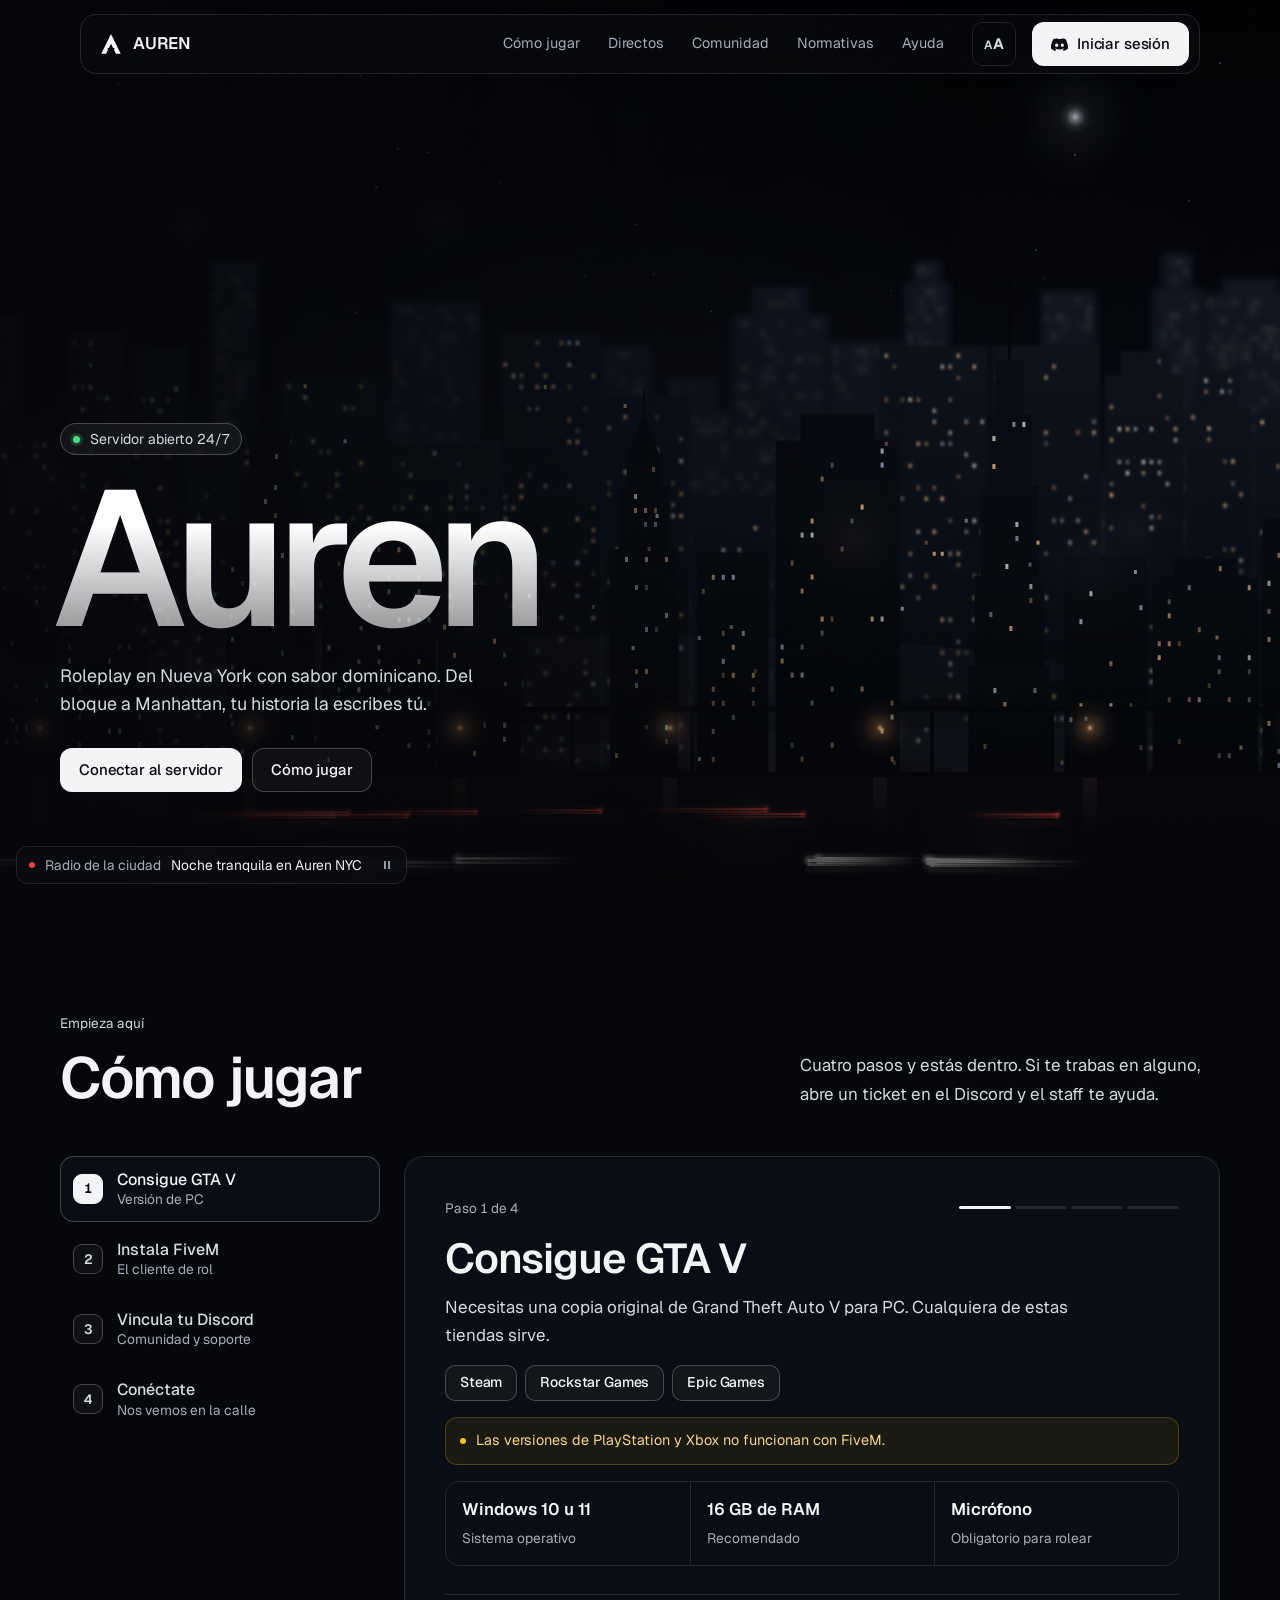
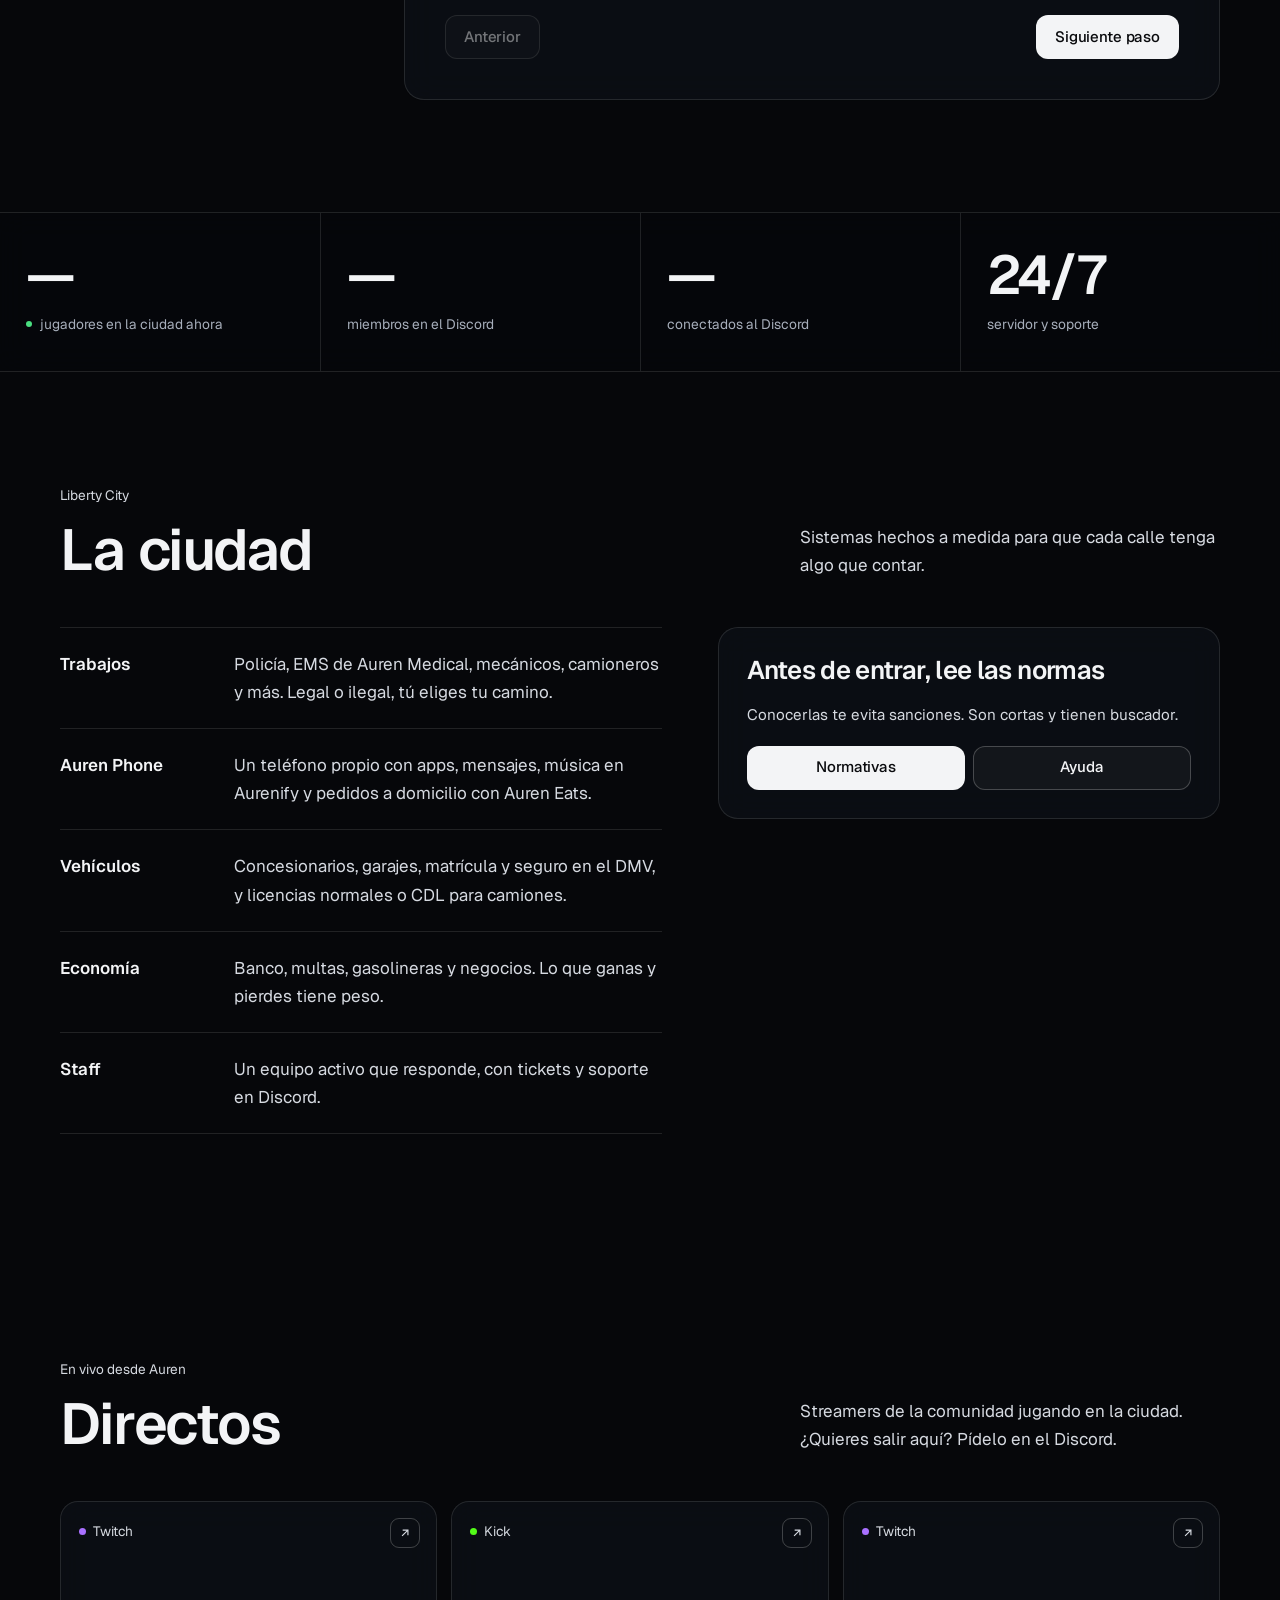
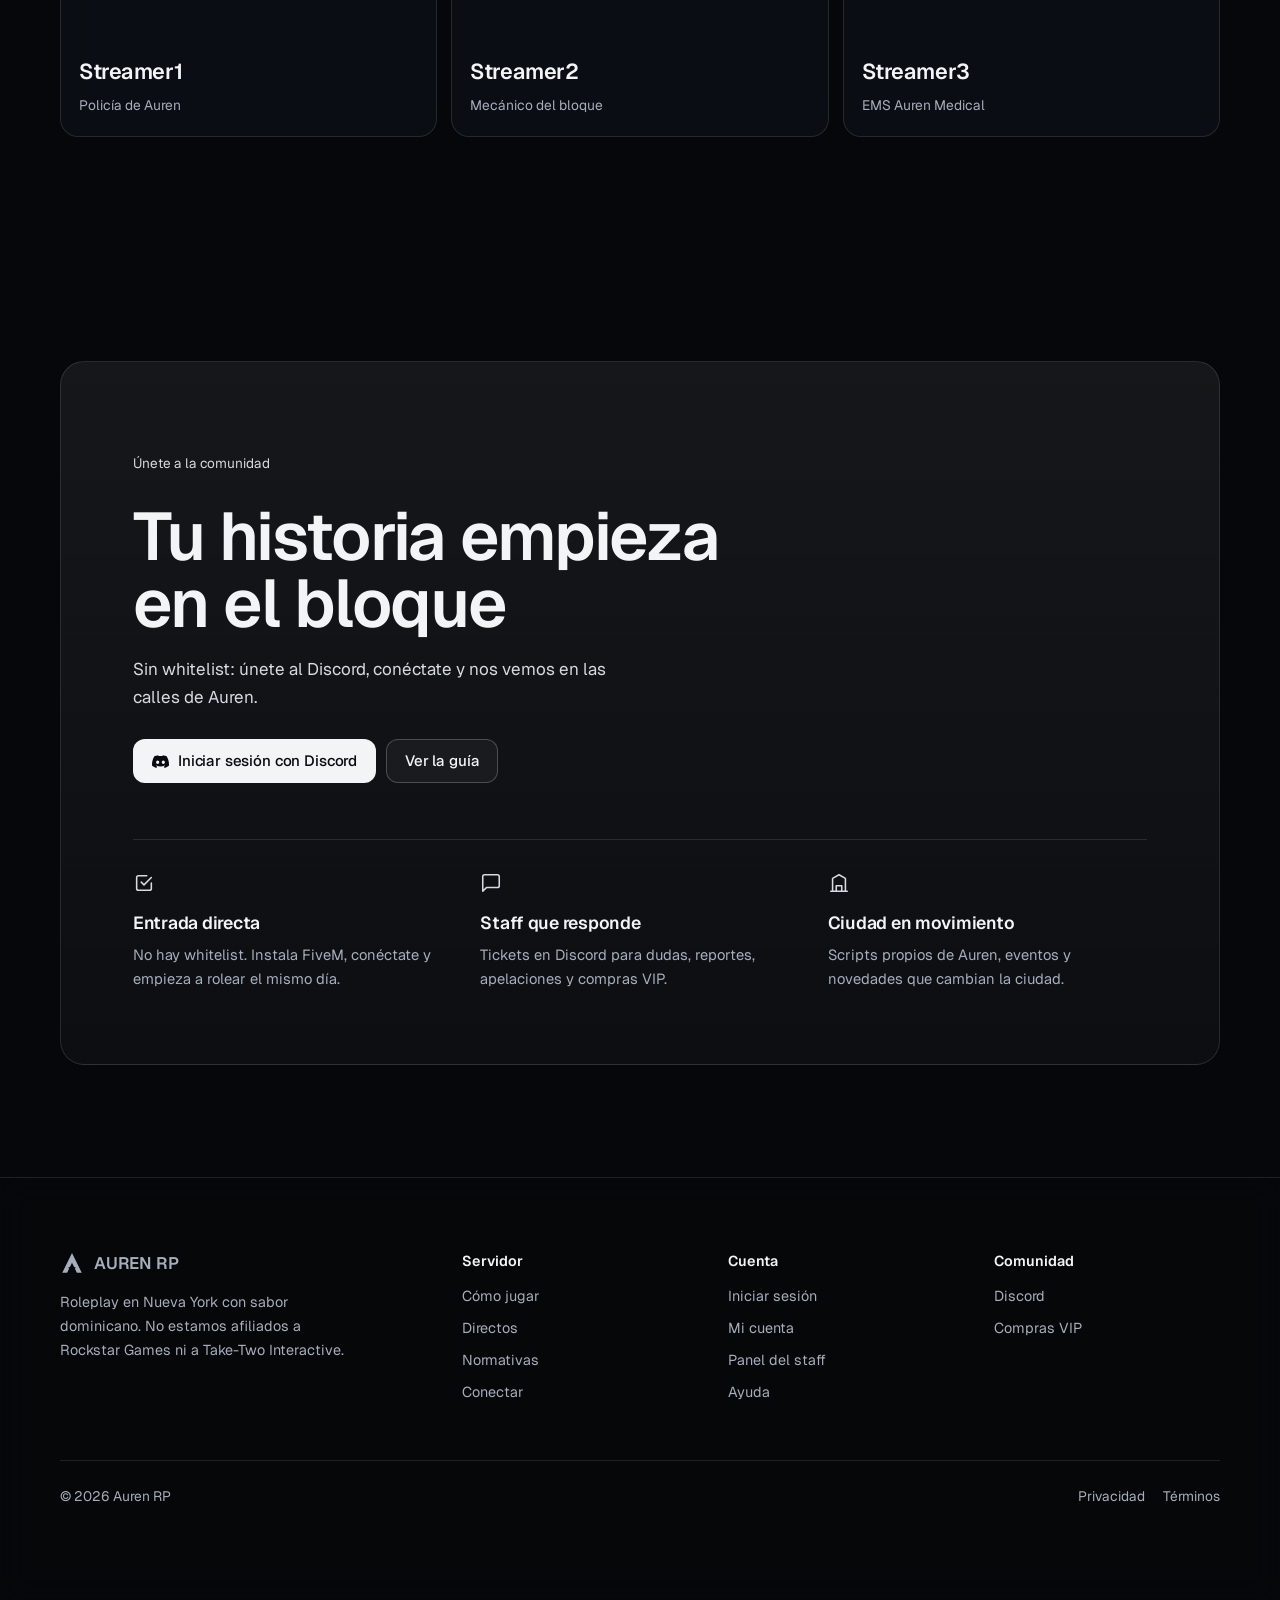
==== commit 07ebfdc0: "Add files via upload" ====
--- a/public/index.html
+++ b/public/index.html
@@ -4,7 +4,7 @@
 <meta charset="utf-8">
 <meta name="viewport" content="width=device-width, initial-scale=1, viewport-fit=cover">
 <title>Auren RP</title>
-<meta name="description" content="Auren RP: servidor de roleplay en Nueva York con sabor dominicano. Guía para empezar, normativas y whitelist.">
+<meta name="description" content="Auren RP: servidor de roleplay en Nueva York con sabor dominicano. Guía para empezar, normativas y comunidad.">
 <meta property="og:title" content="Auren RP">
 <meta property="og:description" content="Nueva York con sabor dominicano. Servidor de roleplay en FiveM.">
 <meta name="theme-color" content="#06070a">
@@ -18,7 +18,7 @@
 .hero::before{content:"";position:absolute;inset:0;z-index:0;pointer-events:none;
   background:linear-gradient(90deg,rgba(6,7,10,.82) 0%,rgba(6,7,10,.45) 45%,transparent 75%),linear-gradient(0deg,rgba(6,7,10,.7),transparent 45%)}
 .hero .wrap{position:relative;z-index:1}
-.live-pill{display:inline-flex;align-items:center;gap:10px;height:32px;padding:0 12px;border-radius:999px;font-size:.82rem;color:var(--soft);
+.live-pill{display:inline-flex;align-items:center;gap:10px;height:32px;padding:0 12px;border-radius:999px;font-size:.88rem;color:var(--soft);
   background:rgba(255,255,255,.05);border:1px solid var(--line-2);backdrop-filter:blur(10px);-webkit-backdrop-filter:blur(10px)}
 .live-pill .dot{width:7px;height:7px;border-radius:50%;background:#6b7280}
 .live-pill .dot.on{background:var(--ok);box-shadow:0 0 0 3px rgba(74,222,128,.18)}
@@ -41,7 +41,7 @@
 .gstep[aria-selected="true"] .gnum{background:var(--accent);color:var(--on-accent);border-color:var(--accent)}
 .gt{display:grid;color:var(--muted);line-height:1.35}
 .gt b{font-weight:500;font-size:1rem;color:var(--soft)}
-.gt small{font-size:.8rem}
+.gt small{font-size:.86rem}
 .gstep[aria-selected="true"] .gt b{color:var(--ink)}
 .gpanel{padding:clamp(22px,3.5vw,40px);min-height:430px;display:flex;flex-direction:column}
 .gtop{display:flex;justify-content:space-between;align-items:center;gap:16px;flex-wrap:wrap;font-size:.85rem;color:var(--muted)}
@@ -59,7 +59,7 @@
 .reqs div{padding:14px 16px}
 .reqs div+div{border-left:1px solid var(--line)}
 .reqs b{display:block;font-weight:600;font-size:1.05rem;color:var(--ink)}
-.reqs span{font-size:.8rem;color:var(--muted)}
+.reqs span{font-size:.86rem;color:var(--muted)}
 .cmd{display:flex;align-items:center;gap:10px;padding:6px 6px 6px 14px;border-radius:12px;background:rgba(0,0,0,.45);border:1px solid var(--line-2);font-family:ui-monospace,'SF Mono','Cascadia Mono',Consolas,monospace;font-size:.9rem;color:var(--ink);max-width:480px}
 .cmd code{flex:1;min-width:0;overflow-x:auto;white-space:nowrap}
 .gnav{display:flex;justify-content:space-between;gap:12px;margin-top:28px;padding-top:20px;border-top:1px solid var(--line)}
@@ -90,7 +90,7 @@
   border:1px solid var(--line);display:flex;flex-direction:column;justify-content:space-between;padding:18px;transition:border-color .15s,background .15s;
   backdrop-filter:blur(16px);-webkit-backdrop-filter:blur(16px)}
 .stream:hover{border-color:var(--line-2);background:rgba(20,23,30,.8)}
-.plat{display:inline-flex;align-items:center;gap:7px;font-size:.78rem;color:var(--soft);width:max-content}
+.plat{display:inline-flex;align-items:center;gap:7px;font-size:.85rem;color:var(--soft);width:max-content}
 .plat::before{content:"";width:7px;height:7px;border-radius:50%;background:#a970ff}
 .plat.kick::before{background:#53fc18}
 .stream .ch{font-weight:600;font-size:1.35rem;letter-spacing:-.02em}
@@ -150,7 +150,7 @@
   <div class="wrap">
     <div class="sec-head">
       <div><p class="eyebrow">Empieza aquí</p><h2>Cómo jugar</h2></div>
-      <p>Cinco pasos y estás dentro. Si te trabas en alguno, abre un ticket en el Discord y el staff te ayuda.</p>
+      <p>Cuatro pasos y estás dentro. Si te trabas en alguno, abre un ticket en el Discord y el staff te ayuda.</p>
     </div>
     <div class="guide">
       <ol class="gsteps" role="tablist" aria-label="Pasos para empezar" aria-orientation="vertical" id="gsteps"></ol>
@@ -192,7 +192,7 @@
       </ul>
       <aside class="card sign" aria-label="Antes de entrar">
         <h3>Antes de entrar, lee las normas</h3>
-        <p>El staff te pregunta por ellas en la whitelist. Son cortas y tienen buscador.</p>
+        <p>Conocerlas te evita sanciones. Son cortas y tienen buscador.</p>
         <div class="stores">
           <a class="btn btn-primary" href="normativas.html">Normativas</a>
           <a class="btn btn-ghost" href="ayuda.html">Ayuda</a>
@@ -218,7 +218,7 @@
       <div class="cta-head">
         <p class="eyebrow">Únete a la comunidad</p>
         <h2>Tu historia empieza en el bloque</h2>
-        <p>Inicia sesión con Discord, manda tu whitelist desde el panel y nos vemos en las calles de Auren.</p>
+        <p>Sin whitelist: únete al Discord, conéctate y nos vemos en las calles de Auren.</p>
         <div class="ctas" style="margin-top:0">
           <a class="btn btn-primary" href="/api/auth/login" data-auth="login" id="ctaLogin"></a>
           <a class="btn btn-ghost" href="#jugar">Ver la guía</a>
@@ -227,8 +227,8 @@
       <div class="feats">
         <div class="feat">
           <svg viewBox="0 0 24 24" fill="none" stroke="currentColor" stroke-width="1.7" stroke-linecap="round" stroke-linejoin="round" aria-hidden="true"><path d="M9 11l3 3 8-8"/><path d="M20 12v6a2 2 0 0 1-2 2H6a2 2 0 0 1-2-2V6a2 2 0 0 1 2-2h9"/></svg>
-          <h3>Whitelist rápida</h3>
-          <p>Mandas la solicitud desde tu panel y el staff la revisa en Discord. Te avisamos cuando esté lista.</p>
+          <h3>Entrada directa</h3>
+          <p>No hay whitelist. Instala FiveM, conéctate y empieza a rolear el mismo día.</p>
         </div>
         <div class="feat">
           <svg viewBox="0 0 24 24" fill="none" stroke="currentColor" stroke-width="1.7" stroke-linecap="round" stroke-linejoin="round" aria-hidden="true"><path d="M21 15a2 2 0 0 1-2 2H7l-4 4V5a2 2 0 0 1 2-2h14a2 2 0 0 1 2 2z"/></svg>
@@ -290,12 +290,8 @@
           <a class="btn btn-ghost" href="${esc(C.discord)}" target="_blank" rel="noopener">${I.discord}Unirse al Discord</a>
           <a class="btn btn-primary" href="/api/auth/login" data-auth="login">Iniciar sesión</a>
         </div>` },
-    { t:"Pasa la whitelist", s:"Solicitud al staff", body:`
-        <p>Rellena la solicitud desde tu panel: tu personaje, su historia y unas preguntas de rol. El staff la revisa y te responde por Discord.</p>
-        <p>Antes de mandarla, lee las <a class="inl" href="normativas.html">normativas</a>. Te van a preguntar por ellas.</p>
-        <div class="stores"><a class="btn btn-primary" href="panel.html">Ir a mi panel</a></div>` },
     { t:"Conéctate", s:"Nos vemos en la calle", body:`
-        <p>Con la whitelist aprobada, pulsa el botón y FiveM abrirá Auren directamente.</p>
+        <p>Pulsa el botón y FiveM abrirá Auren directamente. Antes de entrar, échale un ojo a las <a class="inl" href="normativas.html">normativas</a>.</p>
         <div class="stores"><a class="btn btn-primary" href="#" data-connect>Conectar al servidor</a></div>
         <p>¿No se abre? En FiveM pulsa <b>F8</b> y escribe:</p>
         <div class="cmd"><code>connect cfx.re/join/${esc(C.cfxCode)}</code><button class="btn btn-ghost btn-sm" type="button" data-copy="connect cfx.re/join/${esc(C.cfxCode)}">Copiar</button></div>` }
--- a/public/assets/site.css
+++ b/public/assets/site.css
@@ -5,16 +5,17 @@
 :root{
   --bg:#06070a;
   --bg-2:#0c0f15;
-  --surface:rgba(13,16,22,.74);
+  --surface:rgba(12,15,21,.9);
   --surface-2:rgba(255,255,255,.04);
-  --line:rgba(255,255,255,.08);
-  --line-2:rgba(255,255,255,.16);
+  --line:rgba(255,255,255,.11);
+  --line-2:rgba(255,255,255,.22);
   --ink:#f3f4f6;
-  --soft:#c3c8d1;
-  --muted:#858c99;
+  --soft:#d6dae1;
+  --muted:#a7aebb;
   --accent:#f3f4f6;      /* rellenos sólidos: botón principal, estados activos */
   --on-accent:#0a0b0e;
-  --tint:#a9bad6;        /* acero: solo enlaces y foco */
+  --tint:#b9c8e2;        /* acero: solo enlaces */
+  --focus:#ffd76a;       /* anillo de foco muy visible */
   --ok:#4ade80;
   --warn:#fbbf24;
   --bad:#f87171;
@@ -30,16 +31,37 @@
 *{box-sizing:border-box;margin:0;padding:0}
 [hidden]{display:none!important}
 html{scroll-behavior:smooth;scroll-padding-top:100px}
-body{background:var(--bg);color:var(--ink);font-family:var(--font);font-size:1rem;line-height:1.6;-webkit-font-smoothing:antialiased;overflow-x:hidden;
+body{background:var(--bg);color:var(--ink);font-family:var(--font);font-size:1.0625rem;line-height:1.65;-webkit-font-smoothing:antialiased;overflow-x:hidden;
   font-feature-settings:"ss01","cv11"}
 a{color:inherit;text-decoration:none}
 img,svg{display:block}
 button{font:inherit;color:inherit}
-:focus-visible{outline:2px solid var(--tint);outline-offset:3px;border-radius:8px}
+:focus-visible{outline:3px solid var(--focus);outline-offset:3px;border-radius:8px}
 .wrap{width:min(1160px,100% - 32px);margin-inline:auto}
 main,footer{position:relative;z-index:1}
 h1,h2,h3{text-wrap:balance;font-weight:600;letter-spacing:-.025em}
 .tnum{font-variant-numeric:tabular-nums}
+
+/* ---------- lectura y accesibilidad ---------- */
+.skip-link{position:fixed;left:16px;top:-80px;z-index:100;padding:12px 18px;border-radius:12px;background:var(--focus);color:#111;font-weight:600;transition:top .15s}
+.skip-link:focus{top:16px}
+main a:not(.btn):not(.link):not(.stream):not(.rcode){text-decoration:underline;text-underline-offset:3px;text-decoration-thickness:1px}
+.sr-only{position:absolute;width:1px;height:1px;padding:0;margin:-1px;overflow:hidden;clip:rect(0,0,0,0);white-space:nowrap;border:0}
+/* Letra de alta legibilidad (Atkinson Hyperlegible, pensada para baja visión) */
+html[data-font="legible"]{--font:'Atkinson Hyperlegible Next','Atkinson Hyperlegible','Verdana',system-ui,sans-serif}
+html[data-font="legible"] body{letter-spacing:.01em}
+html[data-font="legible"] h1,html[data-font="legible"] h2,html[data-font="legible"] h3{letter-spacing:-.005em}
+/* Alto contraste: fondo negro liso, texto blanco, bordes marcados y sin la ciudad animada */
+html[data-contrast="high"]{--bg:#000;--surface:#000;--surface-2:#141414;--line:rgba(255,255,255,.45);--line-2:rgba(255,255,255,.7);--ink:#fff;--soft:#fff;--muted:#e8e8e8;--tint:#fff}
+html[data-contrast="high"] #city,html[data-contrast="high"] .grain{display:none}
+html[data-contrast="high"] .card,html[data-contrast="high"] .nav,html[data-contrast="high"] .site-footer,html[data-contrast="high"] .radio{backdrop-filter:none;-webkit-backdrop-filter:none;background:#000}
+html[data-contrast="high"] .hero h1{background:none;-webkit-background-clip:initial;background-clip:initial;color:#fff}
+html[data-contrast="high"] .btn-ghost{border-color:#fff}
+@media (prefers-contrast: more){
+  html:not([data-contrast="normal"]){--surface:#000;--line:rgba(255,255,255,.4);--line-2:rgba(255,255,255,.65);--soft:#fff;--muted:#e8e8e8}
+}
+/* Menos movimiento */
+html[data-motion="reduce"] *{animation:none!important;transition:none!important;scroll-behavior:auto!important}
 
 /* ---------- botones ---------- */
 .btn{display:inline-flex;align-items:center;justify-content:center;gap:9px;height:44px;padding:0 18px;border-radius:12px;font-weight:500;font-size:.94rem;
@@ -62,7 +84,7 @@
 .nav-links a{padding:8px 12px;border-radius:10px;transition:color .15s,background .15s}
 .nav-links a:hover{color:var(--ink);background:var(--surface-2)}
 .nav-links a[aria-current="page"]{color:var(--ink)}
-.icon-btn{width:40px;height:40px;border-radius:10px;border:1px solid var(--line);background:transparent;cursor:pointer;display:grid;place-items:center;flex:none;color:var(--soft)}
+.icon-btn{width:44px;height:44px;border-radius:10px;border:1px solid var(--line);background:transparent;cursor:pointer;display:grid;place-items:center;flex:none;color:var(--soft)}
 .icon-btn:hover{border-color:var(--line-2);color:var(--ink)}
 .aa{font-weight:600;font-size:12px;letter-spacing:-.02em}
 .aa b{font-size:15px}
@@ -70,8 +92,14 @@
 .pop{position:absolute;right:0;top:calc(100% + 10px);padding:12px;border-radius:14px;background:#0e1117;border:1px solid var(--line-2);
   box-shadow:0 24px 60px -12px rgba(0,0,0,.85);display:grid;gap:10px;z-index:60}
 .textsize{position:relative}
-.textsize .pop{width:230px}
-.textsize .pop p{font-size:.8rem;color:var(--muted)}
+.textsize .pop{width:290px;gap:14px}
+.opt{display:flex;align-items:center;justify-content:space-between;gap:12px;width:100%;padding:10px 12px;border-radius:10px;border:1px solid var(--line);background:transparent;cursor:pointer;text-align:left;font-size:.92rem;color:var(--ink)}
+.opt small{display:block;color:var(--muted);font-size:.85rem}
+.opt .sw{width:40px;height:24px;border-radius:999px;background:#2a2f39;position:relative;flex:none;transition:background .15s}
+.opt .sw::after{content:"";position:absolute;top:3px;left:3px;width:18px;height:18px;border-radius:50%;background:#fff;transition:transform .15s}
+.opt[aria-pressed="true"] .sw{background:#22c55e}
+.opt[aria-pressed="true"] .sw::after{transform:translateX(16px)}
+.textsize .pop p{font-size:.88rem;color:var(--muted)}
 .seg{display:grid;grid-template-columns:repeat(3,1fr);gap:4px;padding:4px;border-radius:10px;background:var(--surface-2);border:1px solid var(--line)}
 .seg button{padding:7px 0;border-radius:7px;border:0;background:transparent;cursor:pointer;font-weight:500;font-size:.85rem;color:var(--soft)}
 .seg button[aria-pressed="true"]{background:var(--accent);color:var(--on-accent)}
@@ -88,10 +116,10 @@
 .who{display:flex;gap:12px;align-items:center}
 .who .avatar{width:42px;height:42px;border-radius:11px}
 .who b{display:block;font-weight:600}
-.who small{color:var(--muted);font-size:.8rem}
+.who small{color:var(--muted);font-size:.86rem}
 .user-menu a{font-size:.9rem;color:var(--soft);padding:6px 4px;border-radius:8px}
 .user-menu a:hover{color:var(--ink);background:var(--surface-2)}
-.pill{display:inline-flex;align-items:center;gap:8px;font-size:.78rem;font-weight:500;padding:5px 10px;border-radius:999px;border:1px solid var(--line);color:var(--soft);width:max-content;background:var(--surface-2)}
+.pill{display:inline-flex;align-items:center;gap:8px;font-size:.85rem;font-weight:500;padding:5px 10px;border-radius:999px;border:1px solid var(--line);color:var(--soft);width:max-content;background:var(--surface-2)}
 .pill .dot{width:6px;height:6px;border-radius:50%;background:var(--muted)}
 .pill.ok .dot{background:var(--ok)}
 .pill.warn .dot{background:var(--warn)}
@@ -104,7 +132,7 @@
 #city{position:fixed;inset:0;width:100%;height:100%;z-index:0;display:block;pointer-events:none}
 .radio{position:fixed;z-index:40;left:max(16px, env(safe-area-inset-left, 0px));bottom:calc(16px + env(safe-area-inset-bottom, 0px));
   display:flex;align-items:center;gap:10px;max-width:calc(100% - 32px);height:38px;padding:0 4px 0 12px;border-radius:12px;
-  background:rgba(10,12,16,.7);backdrop-filter:blur(14px);-webkit-backdrop-filter:blur(14px);border:1px solid var(--line);font-size:.8rem;color:var(--soft)}
+  background:rgba(10,12,16,.7);backdrop-filter:blur(14px);-webkit-backdrop-filter:blur(14px);border:1px solid var(--line);font-size:.86rem;color:var(--soft)}
 .radio .live{width:6px;height:6px;border-radius:50%;background:#ef4444;flex:none;animation:pulse 1.8s infinite}
 .radio .lbl{color:var(--muted);white-space:nowrap}
 .radio .msg{white-space:nowrap;overflow:hidden;text-overflow:ellipsis;min-width:0;transition:opacity .4s;color:var(--ink)}
@@ -132,17 +160,17 @@
 .foot-col h4{font-weight:600;font-size:.9rem;color:var(--ink);margin-bottom:12px}
 .foot-col ul{list-style:none;display:grid;gap:8px}
 .foot-col a:hover{color:var(--ink)}
-.foot-bottom{display:flex;justify-content:space-between;gap:16px;flex-wrap:wrap;margin-top:3.5rem;padding-top:1.5rem;border-top:1px solid var(--line);font-size:.8rem}
+.foot-bottom{display:flex;justify-content:space-between;gap:16px;flex-wrap:wrap;margin-top:3.5rem;padding-top:1.5rem;border-top:1px solid var(--line);font-size:.86rem}
 .foot-bottom nav{display:flex;gap:18px}
 .foot-bottom a:hover{color:var(--ink)}
 
 /* ---------- formularios ---------- */
 .field{display:grid;gap:6px}
 .field label{font-weight:500;font-size:.92rem}
-.field small{color:var(--muted);font-size:.8rem}
+.field small{color:var(--muted);font-size:.86rem}
 .input,textarea.input,select.input{width:100%;padding:.72rem .9rem;border-radius:11px;border:1px solid var(--line-2);background:rgba(0,0,0,.35);color:var(--ink);font:inherit;font-size:.95rem;
   transition:border-color .15s,background .15s}
-.input::placeholder{color:#5f6672}
+.input::placeholder{color:#8f96a2}
 textarea.input{min-height:130px;resize:vertical}
 .input:focus{outline:none;border-color:rgba(255,255,255,.45);background:rgba(0,0,0,.5)}
 .search{position:relative}
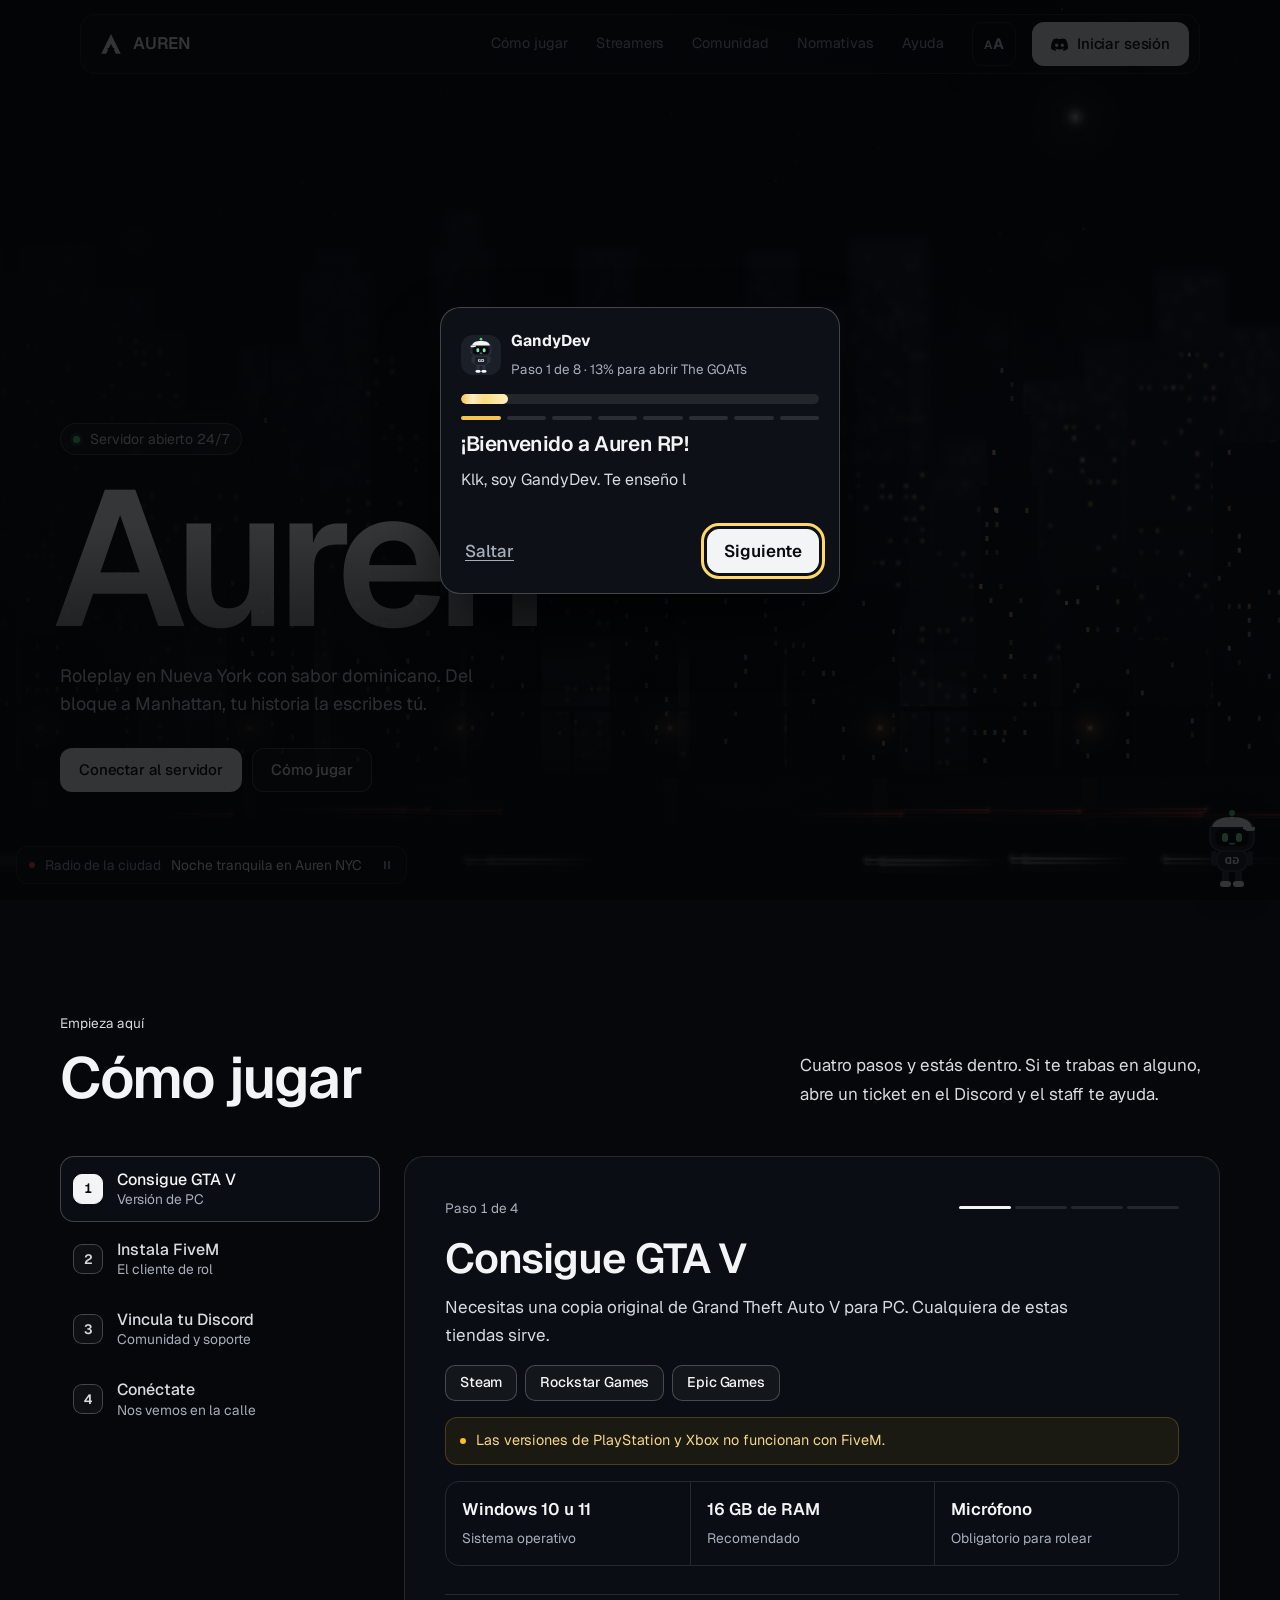
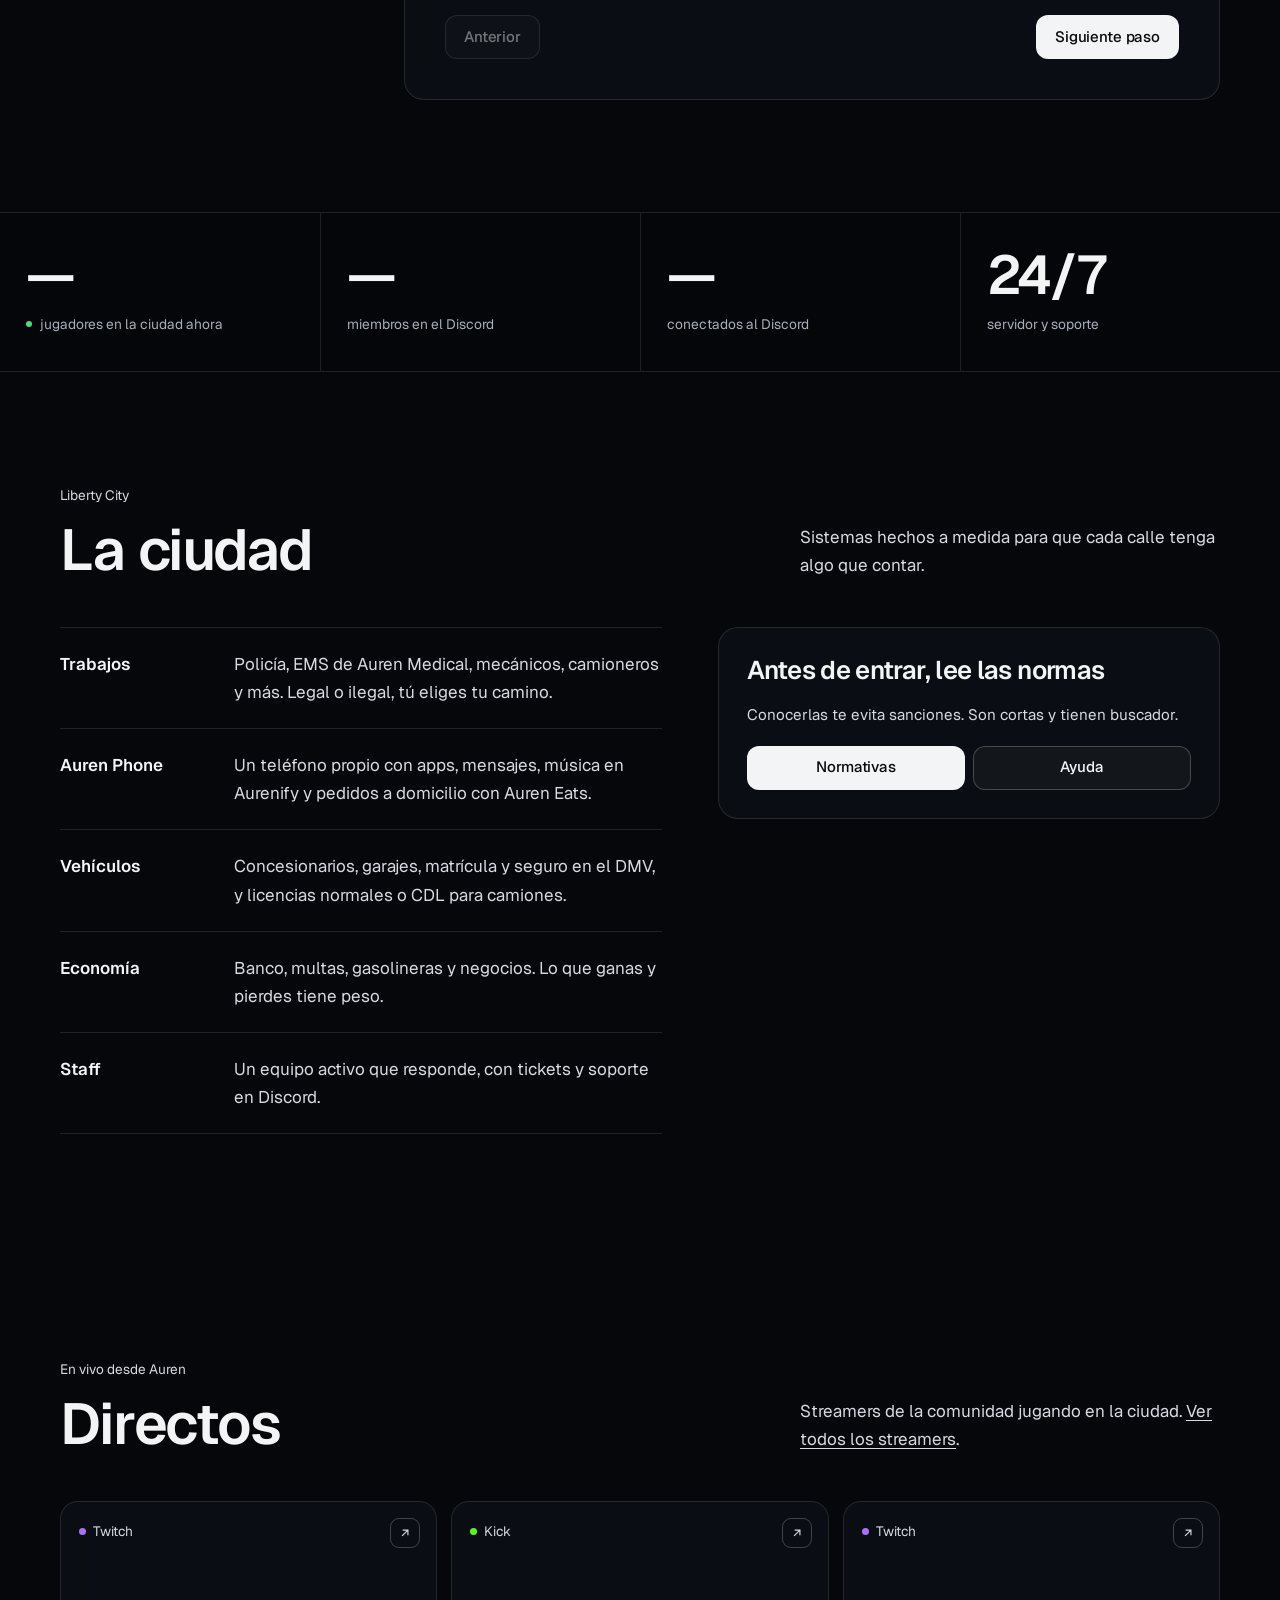
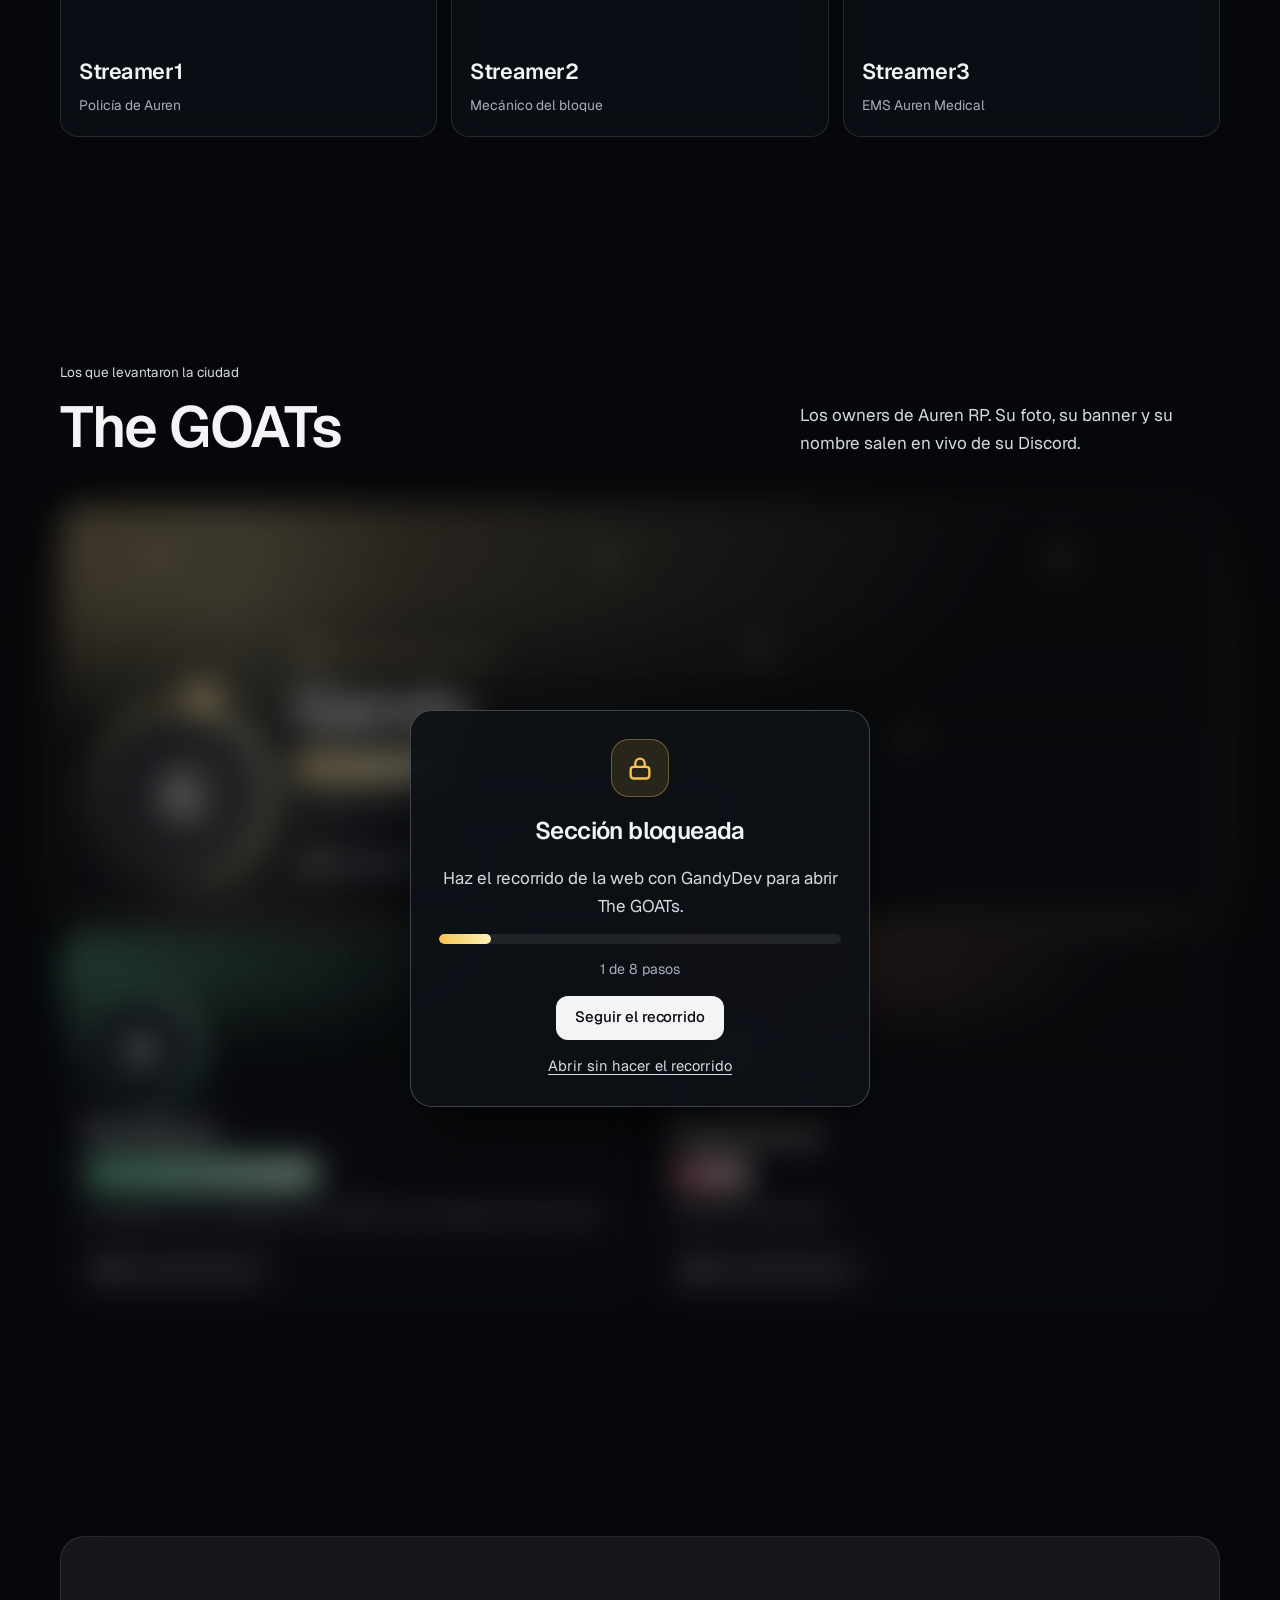
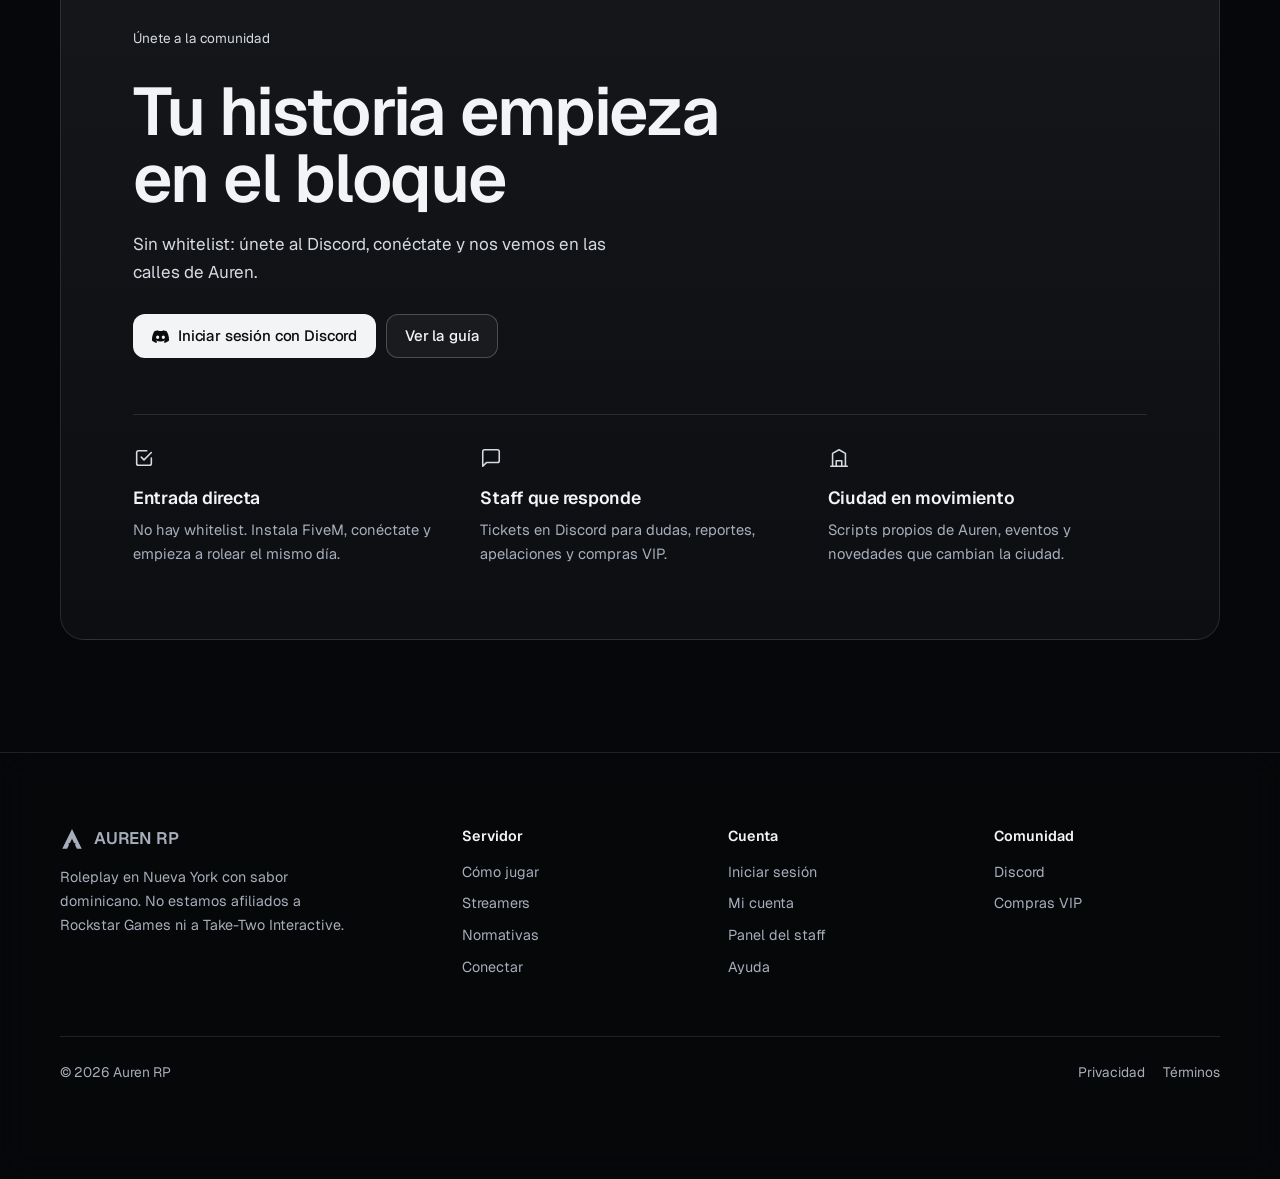
==== commit 064b60d8: "Add files via upload" ====
--- a/public/index.html
+++ b/public/index.html
@@ -128,6 +128,73 @@
   .hero::before{background:linear-gradient(0deg,rgba(6,7,10,.9) 10%,rgba(6,7,10,.3) 70%)}
   .stat{padding:1.6rem 1.1rem}
 }
+
+/* ---------- The GOATs ---------- */
+@property --gang{syntax:'<angle>';inherits:false;initial-value:0deg}
+@keyframes gspin{to{--gang:360deg}}
+@keyframes gsweep{0%{transform:translateX(-120%) skewX(-18deg)}60%,100%{transform:translateX(320%) skewX(-18deg)}}
+@keyframes gfloat{0%,100%{transform:translateY(0)}50%{transform:translateY(-7px)}}
+@keyframes gtwinkle{0%,100%{opacity:0;transform:scale(.4)}50%{opacity:1;transform:scale(1)}}
+@keyframes greveal{from{opacity:0;transform:translateY(30px) scale(.96);filter:blur(10px)}to{opacity:1;transform:none;filter:none}}
+@keyframes gcrown{0%,100%{transform:translateX(-50%) rotate(-6deg)}50%{transform:translateX(-50%) rotate(6deg) translateY(-3px)}}
+.goats-wrap{position:relative}
+.goats{display:grid;grid-template-columns:1fr 1fr;gap:16px;transition:filter .6s,opacity .6s}
+.goats-wrap:not(.open) .goats{filter:blur(16px) saturate(.6);opacity:.55;pointer-events:none;user-select:none}
+.goats-wrap.open.revealing .goat{animation:greveal .9s cubic-bezier(.2,.8,.2,1) both}
+.goats-wrap.open.revealing .goat:nth-child(2){animation-delay:.25s}
+.goats-wrap.open.revealing .goat:nth-child(3){animation-delay:.4s}
+.goat{--c1:#cfd6e0;--c2:#ffffff;position:relative;border-radius:24px;overflow:hidden;background:var(--surface);border:1px solid var(--line);display:flex;flex-direction:column;backdrop-filter:blur(16px);-webkit-backdrop-filter:blur(16px)}
+.goat.rich{--c1:#3ddc97;--c2:#c9ffe6}
+.goat.magic{--c1:#ff5d73;--c2:#ffd0d7}
+.goat .ban{position:relative;height:120px;background:linear-gradient(120deg,color-mix(in srgb,var(--c1) 45%,#0b0d12),#0b0d12 75%);background-size:cover;background-position:center}
+.goat .ban::after{content:"";position:absolute;inset:0;background:linear-gradient(180deg,transparent 40%,rgba(10,12,16,.92))}
+.goat .ban img{position:absolute;inset:0;width:100%;height:100%;object-fit:cover}
+.goat .body{position:relative;padding:0 24px 24px;margin-top:-58px;display:grid;gap:12px;z-index:1}
+.gav{position:relative;width:112px;height:112px;flex:none}
+.gav .gring{position:absolute;inset:-5px;border-radius:50%;background:conic-gradient(from var(--gang),var(--c1),var(--c2),var(--c1) 35%,rgba(255,255,255,.06) 55%,var(--c1));animation:gspin 4s linear infinite}
+.gav .gimg{position:absolute;inset:0;border-radius:50%;overflow:hidden;border:4px solid #0d1016;background:#1b1f27;display:grid;place-items:center;font-size:2.4rem;font-weight:700}
+.gav .gimg img{width:100%;height:100%;object-fit:cover}
+.gav .deco{position:absolute;inset:-12%;width:124%;height:124%;pointer-events:none}
+.goat h3{font-size:1.7rem;letter-spacing:-.03em;line-height:1.05}
+.goat .user{color:var(--muted);font-size:.95rem}
+.rank{display:inline-flex;align-items:center;gap:7px;width:max-content;padding:5px 12px;border-radius:999px;font-weight:700;font-size:.82rem;letter-spacing:.06em;text-transform:uppercase;color:#0a0b0e;background:linear-gradient(90deg,var(--c1),var(--c2))}
+.goat p.desc{color:var(--soft)}
+.goat .meta{display:flex;flex-wrap:wrap;gap:8px}
+.goat .meta span{font-size:.86rem;color:var(--muted);padding:4px 10px;border-radius:999px;border:1px solid var(--line)}
+.goat .dc{margin-top:4px;width:max-content}
+/* Gandy resalta */
+.goat.main{--c1:#f5c451;--c2:#fff1b8;grid-column:1/-1;border-color:rgba(245,196,81,.45);box-shadow:0 30px 80px -30px rgba(245,196,81,.35)}
+.goat.main .ban{height:230px}
+.goat.main .body{grid-template-columns:auto 1fr;align-items:end;gap:26px;margin-top:-92px;padding:0 34px 34px}
+.goat.main .gav{width:172px;height:172px;animation:gfloat 5s ease-in-out infinite}
+.goat.main .gav .gring{inset:-7px}
+.goat.main .gav .gimg{font-size:3.6rem;border-width:6px}
+.goat.main h3{font-size:clamp(2.4rem,5vw,3.8rem)}
+.goat.main .crown{position:absolute;left:50%;top:-34px;color:#f5c451;filter:drop-shadow(0 4px 10px rgba(245,196,81,.6));animation:gcrown 3s ease-in-out infinite;z-index:2}
+.goat.main::before{content:"";position:absolute;top:0;bottom:0;left:0;width:30%;background:linear-gradient(90deg,transparent,rgba(255,241,184,.12),transparent);animation:gsweep 6s ease-in-out infinite;z-index:2;pointer-events:none}
+.goat.main .merit{font-size:.9rem;font-weight:600;color:#f5c451;letter-spacing:.02em}
+.spark{position:absolute;width:6px;height:6px;border-radius:50%;background:#fff1b8;box-shadow:0 0 12px 3px rgba(245,196,81,.7);animation:gtwinkle 2.6s ease-in-out infinite;z-index:2;pointer-events:none}
+/* candado */
+.goat-lock{position:absolute;inset:0;display:grid;place-items:center;z-index:5;padding:16px}
+.goats-wrap.open .goat-lock{display:none}
+.lock-card{width:min(460px,100%);padding:28px;border-radius:22px;background:rgba(13,16,22,.94);border:1px solid var(--line-2);text-align:center;display:grid;gap:14px;justify-items:center;box-shadow:0 30px 70px -20px rgba(0,0,0,.9)}
+.lock-card .lk{width:58px;height:58px;border-radius:18px;display:grid;place-items:center;background:rgba(245,196,81,.12);color:#f5c451;border:1px solid rgba(245,196,81,.35)}
+.lock-card h3{font-size:1.5rem}
+.lock-card p{color:var(--soft)}
+.lbar{width:100%;height:10px;border-radius:10px;background:rgba(255,255,255,.08);overflow:hidden}
+.lbar i{display:block;height:100%;border-radius:10px;background:linear-gradient(90deg,#f5c451,#fff1b8);transition:width .5s}
+.lock-card small{color:var(--muted)}
+.lock-card .row{display:flex;gap:10px;flex-wrap:wrap;justify-content:center}
+.linkbtn{background:none;border:0;color:var(--soft);text-decoration:underline;text-underline-offset:3px;cursor:pointer;font:inherit;font-size:.92rem}
+@media (max-width:760px){
+  .goats{grid-template-columns:1fr}
+  .goat.main .body{grid-template-columns:1fr;margin-top:-80px;padding:0 22px 26px}
+  .goat.main .gav{width:136px;height:136px}
+  .goat.main .ban{height:170px}
+}
+@media (prefers-reduced-motion:reduce){ .goat *,.goat::before,.gav{animation:none!important} .goats-wrap.open.revealing .goat{animation:none} }
+html[data-motion="reduce"] .goat::before{display:none}
+html[data-contrast="high"] .goats-wrap:not(.open) .goats{filter:none;opacity:.15}
 </style>
 </head>
 <body data-page="home">
@@ -206,9 +273,32 @@
   <div class="wrap">
     <div class="sec-head">
       <div><p class="eyebrow">En vivo desde Auren</p><h2>Directos</h2></div>
-      <p>Streamers de la comunidad jugando en la ciudad. ¿Quieres salir aquí? Pídelo en el Discord.</p>
+      <p>Streamers de la comunidad jugando en la ciudad. <a href="streamers.html">Ver todos los streamers</a>.</p>
     </div>
     <div class="streams" id="streams"></div>
+  </div>
+</section>
+
+<section id="goats" aria-labelledby="h-goats">
+  <div class="wrap">
+    <div class="sec-head">
+      <div><p class="eyebrow">Los que levantaron la ciudad</p><h2 id="h-goats">The GOATs</h2></div>
+      <p>Los owners de Auren RP. Su foto, su banner y su nombre salen en vivo de su Discord.</p>
+    </div>
+    <div class="goats-wrap" id="goatsWrap">
+      <div class="goats" id="goatList"></div>
+      <div class="goat-lock" id="goatLock">
+        <div class="lock-card">
+          <span class="lk" aria-hidden="true"><svg viewBox="0 0 24 24" width="28" height="28" fill="none" stroke="currentColor" stroke-width="2" stroke-linecap="round"><rect x="4" y="11" width="16" height="10" rx="2.5"/><path d="M8 11V8a4 4 0 0 1 8 0v3"/></svg></span>
+          <h3>Sección bloqueada</h3>
+          <p>Haz el recorrido de la web con GandyDev para abrir The GOATs.</p>
+          <div class="lbar" role="progressbar" aria-label="Progreso del recorrido" aria-valuemin="0" aria-valuemax="100" aria-valuenow="0" id="lockBar"><i style="width:0%"></i></div>
+          <small id="lockTxt">0 de 8 pasos</small>
+          <div class="row"><button class="btn btn-primary" type="button" id="lockStart">Empezar el recorrido</button></div>
+          <button class="linkbtn" type="button" id="lockSkip">Abrir sin hacer el recorrido</button>
+        </div>
+      </div>
+    </div>
   </div>
 </section>
 
@@ -250,6 +340,7 @@
 
 <script src="assets/site.js"></script>
 <script src="assets/city.js"></script>
+<script src="assets/tour.js"></script>
 <script>
 (function(){
   const A = window.Auren, C = A.config, esc = A.esc, I = window.AUREN_ICON;
@@ -258,13 +349,91 @@
 
   // directos
   const arrow = '<svg viewBox="0 0 24 24" width="14" height="14" fill="none" stroke="currentColor" stroke-width="2" aria-hidden="true"><path d="M7 17 17 7M8 7h9v9"/></svg>';
-  document.getElementById("streams").innerHTML = C.streamers.map(s=>{
+  const streamsEl = document.getElementById("streams");
+  const placeholder = ()=> C.streamers.map(s=>{
     const kick = s.platform === "kick";
     const url = kick ? `https://kick.com/${encodeURIComponent(s.name)}` : `https://twitch.tv/${encodeURIComponent(s.name)}`;
     return `<a class="stream" href="${url}" target="_blank" rel="noopener">
       <span class="plat ${kick?"kick":""}">${kick?"Kick":"Twitch"}</span><span class="go">${arrow}</span>
       <span><span class="ch">${esc(s.name)}</span><br><span class="meta">${esc(s.role)}</span></span></a>`;
   }).join("");
+  streamsEl.innerHTML = placeholder();
+  // Si la web ya tiene streamers reales, mostramos primero los que están en directo
+  fetch("/api/streamers").then(r=> r.ok ? r.json() : null).then(d=>{
+    const list = (d && d.streamers || []).filter(s=> s.channels.twitch || s.channels.kick);
+    if(!list.length) return;
+    const fol = s=> (s.followers.twitch||0) + (s.followers.kick||0);
+    list.sort((a,b)=> (!!b.live - !!a.live) || (b.live?.viewers||0) - (a.live?.viewers||0) || fol(b) - fol(a));
+    streamsEl.innerHTML = list.slice(0,3).map(s=>{
+      const kick = s.live ? s.live.platform === "kick" : !s.channels.twitch;
+      const ch = kick ? s.channels.kick : s.channels.twitch;
+      const meta = s.live ? `En directo${s.live.viewers!=null ? ` · ${s.live.viewers} viendo` : ""}` : (fol(s) ? `${fol(s).toLocaleString("es")} seguidores` : "Streamer de Auren");
+      return `<a class="stream" href="streamers.html#s-${esc(s.id)}">
+        <span class="plat ${kick?"kick":""}">${s.live ? "● " : ""}${kick?"Kick":"Twitch"}</span><span class="go">${arrow}</span>
+        <span><span class="ch">${esc(s.name)}</span><br><span class="meta">${esc(meta)} · ${esc(ch)}</span></span></a>`;
+    }).join("");
+  }).catch(()=>{});
+
+
+  // ---------- The GOATs ----------
+  const goatList = document.getElementById("goatList"), goatsWrap = document.getElementById("goatsWrap");
+  const reduceM = ()=> document.documentElement.dataset.motion === "reduce" || matchMedia("(prefers-reduced-motion: reduce)").matches;
+  const crownSVG = '<svg class="crown" width="44" height="32" viewBox="0 0 30 22" fill="currentColor" aria-hidden="true"><path d="M2 6l7 6 6-10 6 10 7-6-3 16H5z"/></svg>';
+  const year = iso => iso ? new Date(iso).getFullYear() : null;
+  function goatCard(g, p){
+    const name = (p && p.name) || g.name, cls = g.main ? "main" : (/rich/i.test(g.name) ? "rich" : /magic/i.test(g.name) ? "magic" : "");
+    const av = p && p.avatar ? (reduceM() || !p.avatar.anim ? p.avatar.still : p.avatar.anim) : "";
+    const ban = p && p.banner ? (reduceM() || !p.banner.anim ? p.banner.still : p.banner.anim) : "";
+    const accent = p && p.accent ? `background:linear-gradient(120deg,${esc(p.accent)},#0b0d12 80%)` : "";
+    const since = year(p && p.createdAt), joined = year(p && p.joinedAt);
+    const sparks = g.main ? Array.from({length:7}, (_, i)=> `<span class="spark" style="left:${8 + i*13}%;top:${12 + (i%3)*22}%;animation-delay:${(i*.37).toFixed(2)}s"></span>`).join("") : "";
+    return `<article class="goat ${cls}" aria-label="${esc(name)}, ${esc(g.rank)}">
+      ${sparks}
+      <div class="ban" style="${accent}">${ban ? `<img src="${esc(ban)}" alt="" loading="lazy">` : ""}</div>
+      <div class="body">
+        <div class="gav">${g.main ? crownSVG : ""}<span class="gring"></span>
+          <span class="gimg">${esc(name.charAt(0).toUpperCase())}${av ? `<img src="${esc(av)}" alt="Foto de perfil de ${esc(name)}" style="position:absolute;inset:0" data-gimg>` : ""}</span>
+          ${p && p.decoration ? `<img class="deco" src="${esc(p.decoration)}" alt="">` : ""}
+        </div>
+        <div style="display:grid;gap:10px;min-width:0">
+          ${g.main ? `<span class="merit">★ Mérito principal de Auren</span>` : ""}
+          <div><h3>${esc(name)}</h3>${p && p.username ? `<span class="user">@${esc(p.username)}</span>` : ""}</div>
+          <span class="rank">${esc(g.rank)}</span>
+          <p class="desc">${esc(g.desc || "")}</p>
+          <div class="meta">${since ? `<span>En Discord desde ${since}</span>` : ""}${joined ? `<span>En el Discord de Auren desde ${joined}</span>` : ""}</div>
+          <a class="btn btn-ghost btn-sm dc" href="https://discord.com/users/${esc(g.id)}" target="_blank" rel="noopener">${I.discord}Ver perfil de Discord</a>
+        </div>
+      </div>
+    </article>`;
+  }
+  function renderGoats(people){
+    const by = new Map((people || []).map(p=> [p.id, p]));
+    const list = (C.goats || []).slice().sort((a, b)=> (b.main ? 1 : 0) - (a.main ? 1 : 0));
+    goatList.innerHTML = list.map(g=> goatCard(g, by.get(g.id))).join("");
+    goatList.querySelectorAll("img[data-gimg], .deco, .ban img").forEach(i=> i.addEventListener("error", ()=> i.remove(), {once:true}));
+  }
+  renderGoats([]);
+  fetch("/api/goats").then(r=> r.ok ? r.json() : null).then(d=>{ if(d && d.people) renderGoats(d.people); }).catch(()=>{});
+
+  const TOUR_TOTAL = 8;
+  function lockState(){
+    const open = A.store.get("auren_goats") === "1";
+    goatsWrap.classList.toggle("open", open);
+    goatList.toggleAttribute("inert", !open); goatList.setAttribute("aria-hidden", open ? "false" : "true");
+    const stepN = Math.min(TOUR_TOTAL, +(A.store.get("auren_tour_step") || 0));
+    const pct = Math.round(stepN / TOUR_TOTAL * 100);
+    const bar = document.getElementById("lockBar"); bar.setAttribute("aria-valuenow", pct); bar.firstElementChild.style.width = pct + "%";
+    document.getElementById("lockTxt").textContent = `${stepN} de ${TOUR_TOTAL} pasos`;
+    document.getElementById("lockStart").textContent = stepN > 0 ? "Seguir el recorrido" : "Empezar el recorrido";
+  }
+  window.addEventListener("auren:tour-progress", lockState);
+  window.addEventListener("auren:goats-unlock", ()=>{
+    A.store.set("auren_goats", "1"); goatsWrap.classList.add("revealing"); lockState();
+    setTimeout(()=> goatsWrap.classList.remove("revealing"), 1800);
+  });
+  document.getElementById("lockStart").onclick = ()=> window.AurenTour && window.AurenTour.start(+(A.store.get("auren_tour_step") || 0));
+  document.getElementById("lockSkip").onclick = ()=> window.dispatchEvent(new Event("auren:goats-unlock"));
+  lockState();
 
   // ---------- guía por pasos ----------
   const STEPS = [
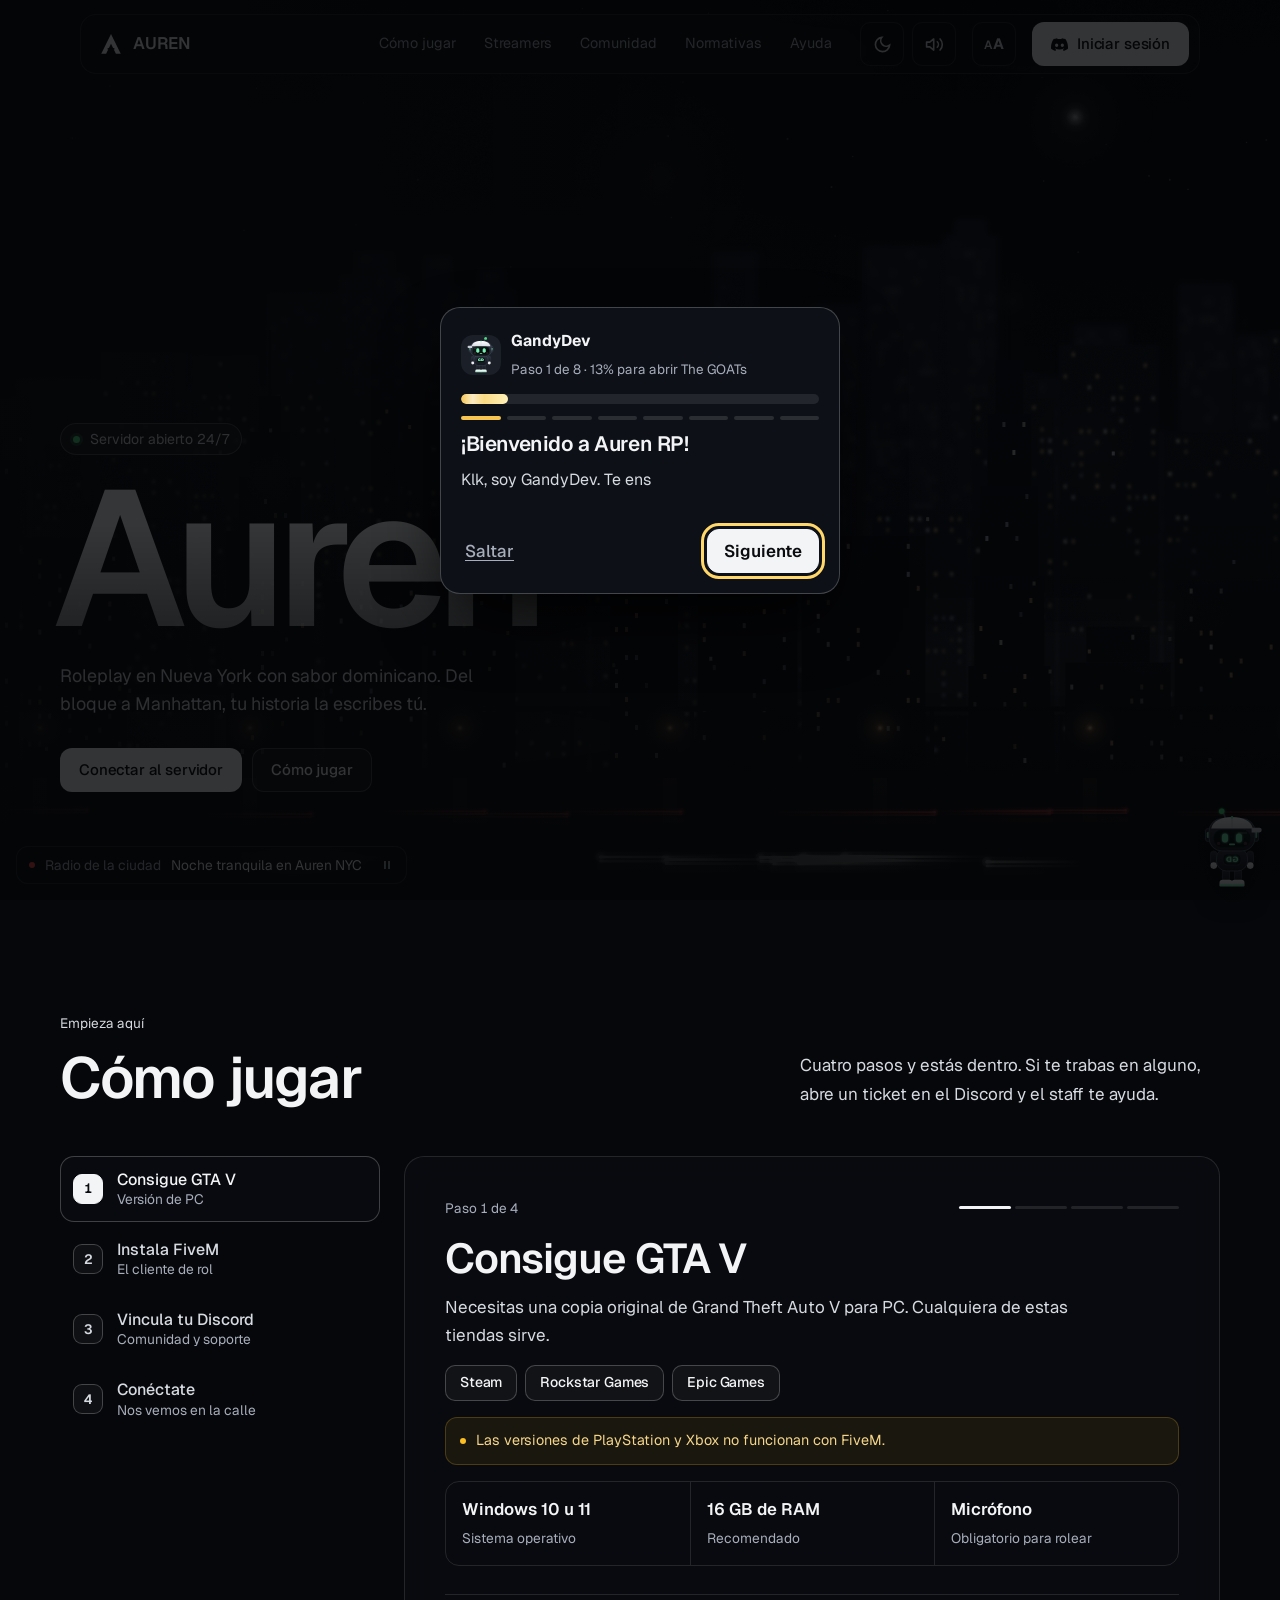
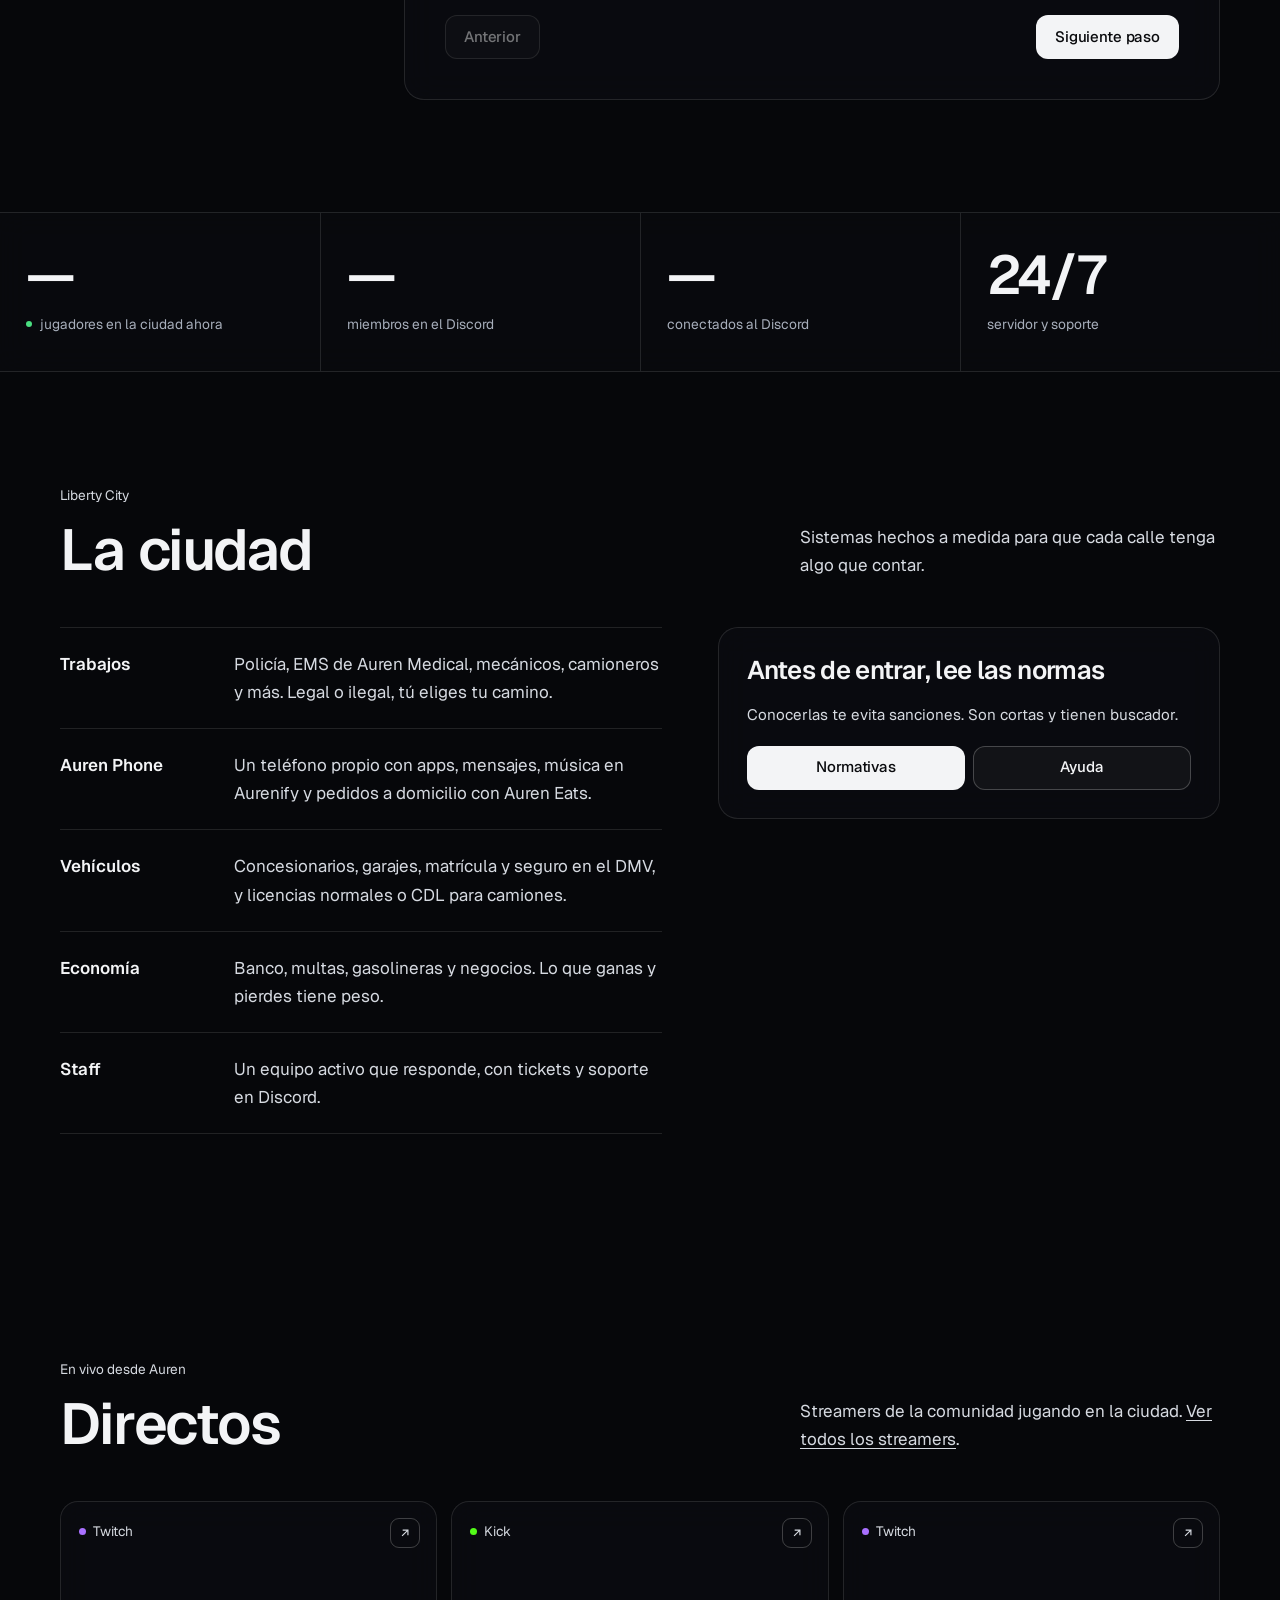
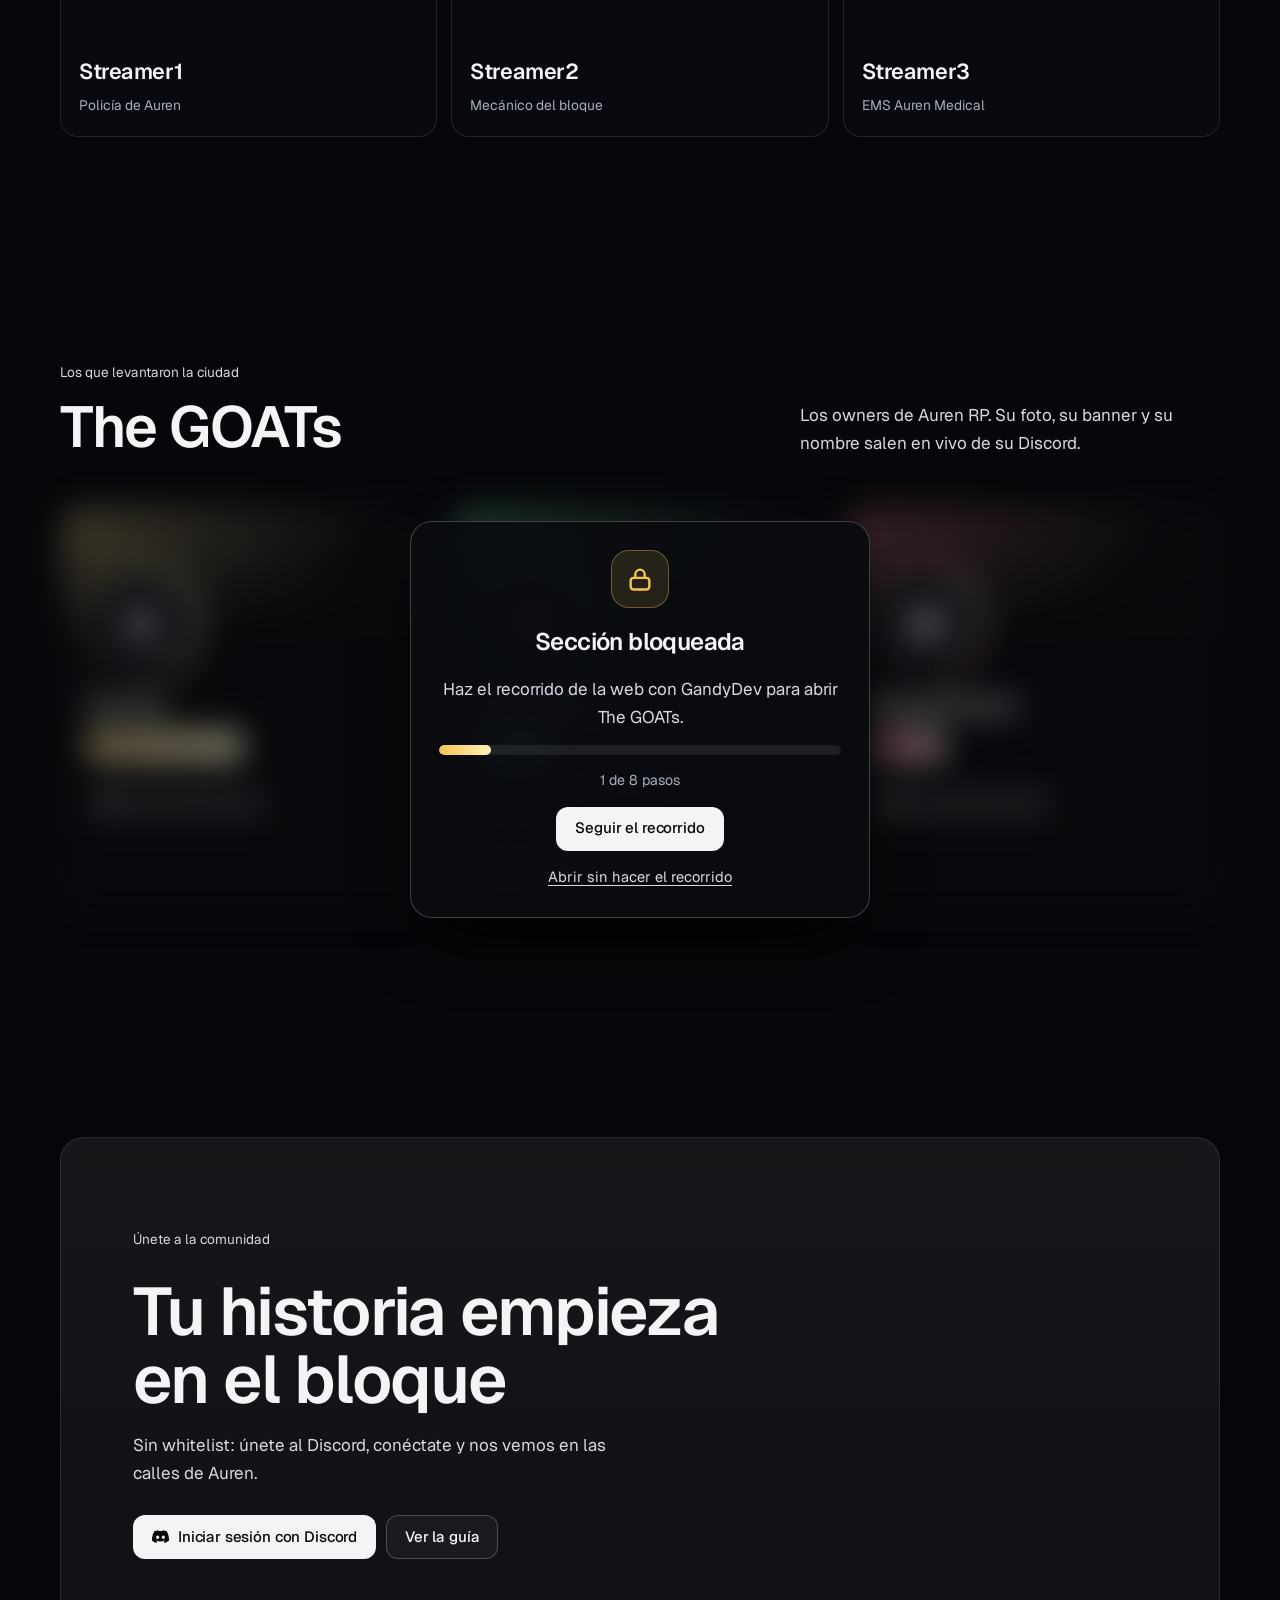
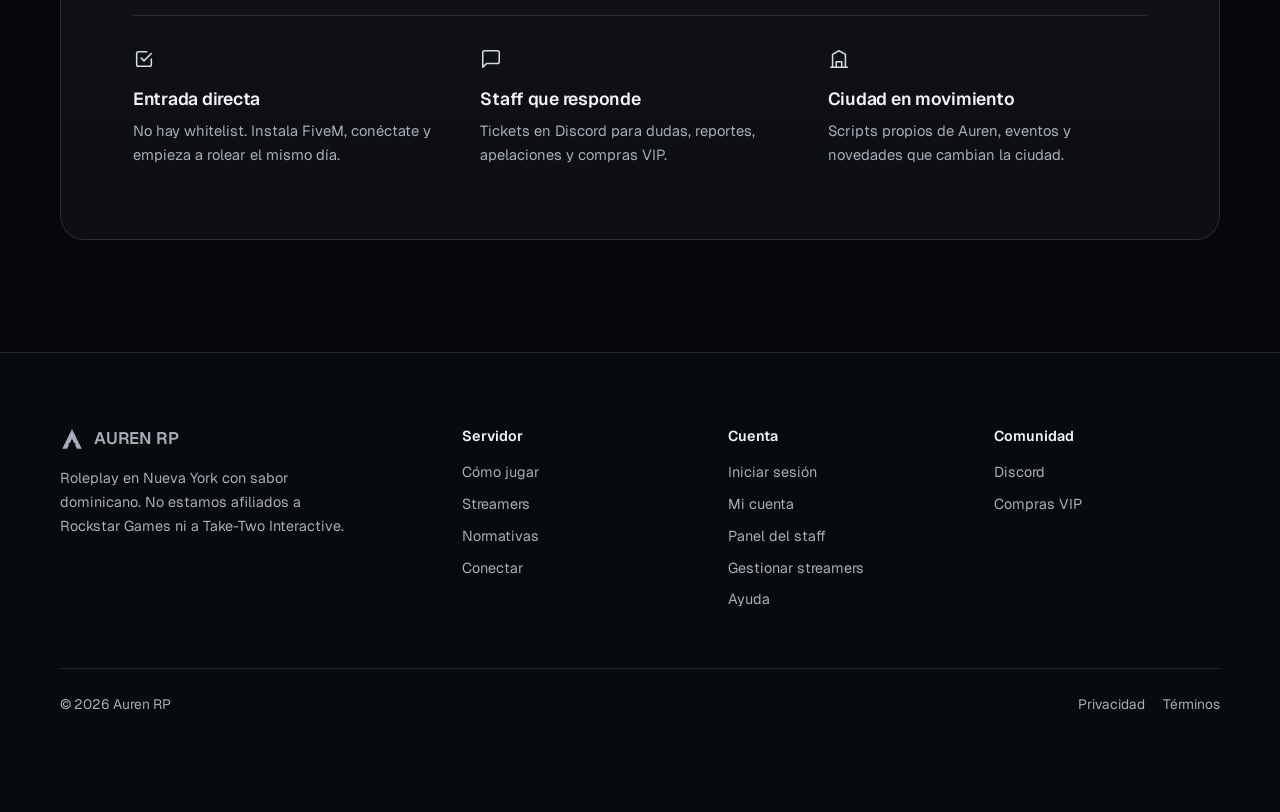
==== commit da4ff4ff: "Add files via upload" ====
--- a/public/index.html
+++ b/public/index.html
@@ -2,6 +2,7 @@
 <html lang="es">
 <head>
 <meta charset="utf-8">
+<script>try{var t=localStorage.getItem("auren_theme");if(t==="light"){document.documentElement.dataset.theme="light"}if(localStorage.getItem("auren_sound")==="off"){document.documentElement.dataset.sound="off"}}catch(e){}</script>
 <meta name="viewport" content="width=device-width, initial-scale=1, viewport-fit=cover">
 <title>Auren RP</title>
 <meta name="description" content="Auren RP: servidor de roleplay en Nueva York con sabor dominicano. Guía para empezar, normativas y comunidad.">
@@ -16,14 +17,14 @@
 /* ---------- hero: título grande abajo a la izquierda, la ciudad respira a la derecha ---------- */
 .hero{position:relative;min-height:100svh;display:flex;align-items:flex-end;padding:0 0 clamp(64px,12vh,140px)}
 .hero::before{content:"";position:absolute;inset:0;z-index:0;pointer-events:none;
-  background:linear-gradient(90deg,rgba(6,7,10,.82) 0%,rgba(6,7,10,.45) 45%,transparent 75%),linear-gradient(0deg,rgba(6,7,10,.7),transparent 45%)}
+  background:linear-gradient(90deg,rgb(var(--bgc) / .82) 0%,rgb(var(--bgc) / .45) 45%,transparent 75%),linear-gradient(0deg,rgb(var(--bgc) / .7),transparent 45%)}
 .hero .wrap{position:relative;z-index:1}
 .live-pill{display:inline-flex;align-items:center;gap:10px;height:32px;padding:0 12px;border-radius:999px;font-size:.88rem;color:var(--soft);
-  background:rgba(255,255,255,.05);border:1px solid var(--line-2);backdrop-filter:blur(10px);-webkit-backdrop-filter:blur(10px)}
+  background:rgb(var(--fg) / .05);border:1px solid var(--line-2);backdrop-filter:blur(10px);-webkit-backdrop-filter:blur(10px)}
 .live-pill .dot{width:7px;height:7px;border-radius:50%;background:#6b7280}
 .live-pill .dot.on{background:var(--ok);box-shadow:0 0 0 3px rgba(74,222,128,.18)}
 .hero h1{font-size:clamp(5rem,15vw,12.5rem);font-weight:600;letter-spacing:-.06em;line-height:.85;margin:22px 0 0 -.04em;
-  background:linear-gradient(180deg,#fff 30%,rgba(255,255,255,.55));-webkit-background-clip:text;background-clip:text;color:transparent;
+  background:linear-gradient(180deg,#fff 30%,rgb(var(--fg) / .55));-webkit-background-clip:text;background-clip:text;color:transparent;
   animation:in 1.1s cubic-bezier(.2,.7,.2,1) both}
 .hero .lead{max-width:470px;margin-top:22px;color:var(--soft);font-size:1.12rem;line-height:1.55}
 .ctas{display:flex;gap:10px;flex-wrap:wrap;margin-top:30px}
@@ -46,12 +47,12 @@
 .gpanel{padding:clamp(22px,3.5vw,40px);min-height:430px;display:flex;flex-direction:column}
 .gtop{display:flex;justify-content:space-between;align-items:center;gap:16px;flex-wrap:wrap;font-size:.85rem;color:var(--muted)}
 .gbar{display:flex;gap:4px;flex:1;max-width:220px}
-.gbar i{flex:1;height:3px;border-radius:3px;background:rgba(255,255,255,.1);transition:background .3s}
+.gbar i{flex:1;height:3px;border-radius:3px;background:rgb(var(--fg) / .1);transition:background .3s}
 .gbar i.on{background:var(--ink)}
 .gpanel h3{font-size:clamp(1.9rem,3.4vw,2.6rem);line-height:1.05;margin:18px 0 12px}
 .gbody{display:grid;gap:16px;color:var(--soft);flex:1;align-content:start}
 .gbody p{max-width:60ch}
-.gbody a.inl{color:var(--ink);text-decoration:underline;text-underline-offset:3px;text-decoration-color:rgba(255,255,255,.35)}
+.gbody a.inl{color:var(--ink);text-decoration:underline;text-underline-offset:3px;text-decoration-color:rgb(var(--fg) / .35)}
 .stores{display:flex;gap:8px;flex-wrap:wrap}
 .note{display:flex;gap:10px;align-items:center;padding:11px 14px;border-radius:12px;background:rgba(251,191,36,.07);border:1px solid rgba(251,191,36,.22);color:#f5d68a;font-size:.9rem}
 .note::before{content:"";width:6px;height:6px;border-radius:50%;background:var(--warn);flex:none}
@@ -60,13 +61,13 @@
 .reqs div+div{border-left:1px solid var(--line)}
 .reqs b{display:block;font-weight:600;font-size:1.05rem;color:var(--ink)}
 .reqs span{font-size:.86rem;color:var(--muted)}
-.cmd{display:flex;align-items:center;gap:10px;padding:6px 6px 6px 14px;border-radius:12px;background:rgba(0,0,0,.45);border:1px solid var(--line-2);font-family:ui-monospace,'SF Mono','Cascadia Mono',Consolas,monospace;font-size:.9rem;color:var(--ink);max-width:480px}
+.cmd{display:flex;align-items:center;gap:10px;padding:6px 6px 6px 14px;border-radius:12px;background:rgb(var(--sink) / .45);border:1px solid var(--line-2);font-family:ui-monospace,'SF Mono','Cascadia Mono',Consolas,monospace;font-size:.9rem;color:var(--ink);max-width:480px}
 .cmd code{flex:1;min-width:0;overflow-x:auto;white-space:nowrap}
 .gnav{display:flex;justify-content:space-between;gap:12px;margin-top:28px;padding-top:20px;border-top:1px solid var(--line)}
 
 /* ---------- números ---------- */
 .stats{padding:0}
-.stats-row{display:grid;grid-template-columns:repeat(4,1fr);border-block:1px solid var(--line);background:rgba(6,7,10,.6);backdrop-filter:blur(14px);-webkit-backdrop-filter:blur(14px)}
+.stats-row{display:grid;grid-template-columns:repeat(4,1fr);border-block:1px solid var(--line);background:rgb(var(--bgc) / .6);backdrop-filter:blur(14px);-webkit-backdrop-filter:blur(14px)}
 .stat{padding:2.2rem 1.6rem}
 .stat+.stat{border-left:1px solid var(--line)}
 .stat b{display:block;font-weight:600;font-size:clamp(2.4rem,4.4vw,3.4rem);letter-spacing:-.04em;line-height:1;font-variant-numeric:tabular-nums}
@@ -89,7 +90,7 @@
 .stream{position:relative;aspect-ratio:16/10;max-width:100%;border-radius:18px;overflow:hidden;background:var(--surface);
   border:1px solid var(--line);display:flex;flex-direction:column;justify-content:space-between;padding:18px;transition:border-color .15s,background .15s;
   backdrop-filter:blur(16px);-webkit-backdrop-filter:blur(16px)}
-.stream:hover{border-color:var(--line-2);background:rgba(20,23,30,.8)}
+.stream:hover{border-color:var(--line-2);background:rgb(var(--bgc) / .8)}
 .plat{display:inline-flex;align-items:center;gap:7px;font-size:.85rem;color:var(--soft);width:max-content}
 .plat::before{content:"";width:7px;height:7px;border-radius:50%;background:#a970ff}
 .plat.kick::before{background:#53fc18}
@@ -98,7 +99,7 @@
 .stream .go{position:absolute;top:16px;right:16px;width:30px;height:30px;border-radius:9px;border:1px solid var(--line-2);display:grid;place-items:center;color:var(--soft)}
 
 /* ---------- comunidad ---------- */
-.cta{border-radius:24px;padding:clamp(36px,6vw,72px);border:1px solid var(--line);background:linear-gradient(180deg,rgba(255,255,255,.05),rgba(255,255,255,.015)),rgba(10,12,16,.78);
+.cta{border-radius:24px;padding:clamp(36px,6vw,72px);border:1px solid var(--line);background:linear-gradient(180deg,rgb(var(--fg) / .05),rgb(var(--fg) / .015)),rgb(var(--bgc) / .78);
   backdrop-filter:blur(18px);-webkit-backdrop-filter:blur(18px)}
 .cta h2{font-size:clamp(2.4rem,5.4vw,4.2rem);line-height:1;max-width:14ch}
 .cta-head p{max-width:500px;margin:18px 0 28px;color:var(--soft)}
@@ -125,7 +126,7 @@
 }
 @media (max-width:560px){
   .blist li{grid-template-columns:1fr;gap:4px}
-  .hero::before{background:linear-gradient(0deg,rgba(6,7,10,.9) 10%,rgba(6,7,10,.3) 70%)}
+  .hero::before{background:linear-gradient(0deg,rgb(var(--bgc) / .9) 10%,rgb(var(--bgc) / .3) 70%)}
   .stat{padding:1.6rem 1.1rem}
 }
 
@@ -136,9 +137,8 @@
 @keyframes gfloat{0%,100%{transform:translateY(0)}50%{transform:translateY(-7px)}}
 @keyframes gtwinkle{0%,100%{opacity:0;transform:scale(.4)}50%{opacity:1;transform:scale(1)}}
 @keyframes greveal{from{opacity:0;transform:translateY(30px) scale(.96);filter:blur(10px)}to{opacity:1;transform:none;filter:none}}
-@keyframes gcrown{0%,100%{transform:translateX(-50%) rotate(-6deg)}50%{transform:translateX(-50%) rotate(6deg) translateY(-3px)}}
 .goats-wrap{position:relative}
-.goats{display:grid;grid-template-columns:1fr 1fr;gap:16px;transition:filter .6s,opacity .6s}
+.goats{display:grid;grid-template-columns:repeat(3,minmax(0,1fr));gap:16px;align-items:stretch;transition:filter .6s,opacity .6s}
 .goats-wrap:not(.open) .goats{filter:blur(16px) saturate(.6);opacity:.55;pointer-events:none;user-select:none}
 .goats-wrap.open.revealing .goat{animation:greveal .9s cubic-bezier(.2,.8,.2,1) both}
 .goats-wrap.open.revealing .goat:nth-child(2){animation-delay:.25s}
@@ -146,13 +146,13 @@
 .goat{--c1:#cfd6e0;--c2:#ffffff;position:relative;border-radius:24px;overflow:hidden;background:var(--surface);border:1px solid var(--line);display:flex;flex-direction:column;backdrop-filter:blur(16px);-webkit-backdrop-filter:blur(16px)}
 .goat.rich{--c1:#3ddc97;--c2:#c9ffe6}
 .goat.magic{--c1:#ff5d73;--c2:#ffd0d7}
-.goat .ban{position:relative;height:120px;background:linear-gradient(120deg,color-mix(in srgb,var(--c1) 45%,#0b0d12),#0b0d12 75%);background-size:cover;background-position:center}
-.goat .ban::after{content:"";position:absolute;inset:0;background:linear-gradient(180deg,transparent 40%,rgba(10,12,16,.92))}
+.goat .ban{position:relative;height:120px;background:linear-gradient(120deg,color-mix(in srgb,var(--c1) 45%,var(--panel-2)),var(--panel-2) 75%);background-size:cover;background-position:center}
+.goat .ban::after{content:"";position:absolute;inset:0;background:linear-gradient(180deg,transparent 40%,rgb(var(--bgc) / .92))}
 .goat .ban img{position:absolute;inset:0;width:100%;height:100%;object-fit:cover}
-.goat .body{position:relative;padding:0 24px 24px;margin-top:-58px;display:grid;gap:12px;z-index:1}
+.goat .body{position:relative;padding:0 24px 24px;margin-top:-58px;display:grid;gap:12px;z-index:1;flex:1;align-content:start}
 .gav{position:relative;width:112px;height:112px;flex:none}
-.gav .gring{position:absolute;inset:-5px;border-radius:50%;background:conic-gradient(from var(--gang),var(--c1),var(--c2),var(--c1) 35%,rgba(255,255,255,.06) 55%,var(--c1));animation:gspin 4s linear infinite}
-.gav .gimg{position:absolute;inset:0;border-radius:50%;overflow:hidden;border:4px solid #0d1016;background:#1b1f27;display:grid;place-items:center;font-size:2.4rem;font-weight:700}
+.gav .gring{position:absolute;inset:-5px;border-radius:50%;background:conic-gradient(from var(--gang),var(--c1),var(--c2),var(--c1) 35%,rgb(var(--fg) / .06) 55%,var(--c1));animation:gspin 4s linear infinite}
+.gav .gimg{position:absolute;inset:0;border-radius:50%;overflow:hidden;border:4px solid var(--panel);background:var(--chip);display:grid;place-items:center;font-size:2.4rem;font-weight:700}
 .gav .gimg img{width:100%;height:100%;object-fit:cover}
 .gav .deco{position:absolute;inset:-12%;width:124%;height:124%;pointer-events:none}
 .goat h3{font-size:1.7rem;letter-spacing:-.03em;line-height:1.05}
@@ -163,37 +163,21 @@
 .goat .meta span{font-size:.86rem;color:var(--muted);padding:4px 10px;border-radius:999px;border:1px solid var(--line)}
 .goat .dc{margin-top:4px;width:max-content}
 /* Gandy resalta */
-.goat.main{--c1:#f5c451;--c2:#fff1b8;grid-column:1/-1;border-color:rgba(245,196,81,.45);box-shadow:0 30px 80px -30px rgba(245,196,81,.35)}
-.goat.main .ban{height:230px}
-.goat.main .body{grid-template-columns:auto 1fr;align-items:end;gap:26px;margin-top:-92px;padding:0 34px 34px}
-.goat.main .gav{width:172px;height:172px;animation:gfloat 5s ease-in-out infinite}
-.goat.main .gav .gring{inset:-7px}
-.goat.main .gav .gimg{font-size:3.6rem;border-width:6px}
-.goat.main h3{font-size:clamp(2.4rem,5vw,3.8rem)}
-.goat.main .crown{position:absolute;left:50%;top:-34px;color:#f5c451;filter:drop-shadow(0 4px 10px rgba(245,196,81,.6));animation:gcrown 3s ease-in-out infinite;z-index:2}
-.goat.main::before{content:"";position:absolute;top:0;bottom:0;left:0;width:30%;background:linear-gradient(90deg,transparent,rgba(255,241,184,.12),transparent);animation:gsweep 6s ease-in-out infinite;z-index:2;pointer-events:none}
-.goat.main .merit{font-size:.9rem;font-weight:600;color:#f5c451;letter-spacing:.02em}
-.spark{position:absolute;width:6px;height:6px;border-radius:50%;background:#fff1b8;box-shadow:0 0 12px 3px rgba(245,196,81,.7);animation:gtwinkle 2.6s ease-in-out infinite;z-index:2;pointer-events:none}
+.goat.main{--c1:#f5c451;--c2:#fff1b8}
 /* candado */
 .goat-lock{position:absolute;inset:0;display:grid;place-items:center;z-index:5;padding:16px}
 .goats-wrap.open .goat-lock{display:none}
-.lock-card{width:min(460px,100%);padding:28px;border-radius:22px;background:rgba(13,16,22,.94);border:1px solid var(--line-2);text-align:center;display:grid;gap:14px;justify-items:center;box-shadow:0 30px 70px -20px rgba(0,0,0,.9)}
+.lock-card{width:min(460px,100%);padding:28px;border-radius:22px;background:rgb(var(--bgc) / .94);border:1px solid var(--line-2);text-align:center;display:grid;gap:14px;justify-items:center;box-shadow:0 30px 70px -20px rgb(var(--sink) / .9)}
 .lock-card .lk{width:58px;height:58px;border-radius:18px;display:grid;place-items:center;background:rgba(245,196,81,.12);color:#f5c451;border:1px solid rgba(245,196,81,.35)}
 .lock-card h3{font-size:1.5rem}
 .lock-card p{color:var(--soft)}
-.lbar{width:100%;height:10px;border-radius:10px;background:rgba(255,255,255,.08);overflow:hidden}
+.lbar{width:100%;height:10px;border-radius:10px;background:rgb(var(--fg) / .08);overflow:hidden}
 .lbar i{display:block;height:100%;border-radius:10px;background:linear-gradient(90deg,#f5c451,#fff1b8);transition:width .5s}
 .lock-card small{color:var(--muted)}
 .lock-card .row{display:flex;gap:10px;flex-wrap:wrap;justify-content:center}
 .linkbtn{background:none;border:0;color:var(--soft);text-decoration:underline;text-underline-offset:3px;cursor:pointer;font:inherit;font-size:.92rem}
-@media (max-width:760px){
-  .goats{grid-template-columns:1fr}
-  .goat.main .body{grid-template-columns:1fr;margin-top:-80px;padding:0 22px 26px}
-  .goat.main .gav{width:136px;height:136px}
-  .goat.main .ban{height:170px}
-}
+@media (max-width:960px){ .goats{grid-template-columns:1fr} }
 @media (prefers-reduced-motion:reduce){ .goat *,.goat::before,.gav{animation:none!important} .goats-wrap.open.revealing .goat{animation:none} }
-html[data-motion="reduce"] .goat::before{display:none}
 html[data-contrast="high"] .goats-wrap:not(.open) .goats{filter:none;opacity:.15}
 </style>
 </head>
@@ -378,28 +362,25 @@
   // ---------- The GOATs ----------
   const goatList = document.getElementById("goatList"), goatsWrap = document.getElementById("goatsWrap");
   const reduceM = ()=> document.documentElement.dataset.motion === "reduce" || matchMedia("(prefers-reduced-motion: reduce)").matches;
-  const crownSVG = '<svg class="crown" width="44" height="32" viewBox="0 0 30 22" fill="currentColor" aria-hidden="true"><path d="M2 6l7 6 6-10 6 10 7-6-3 16H5z"/></svg>';
   const year = iso => iso ? new Date(iso).getFullYear() : null;
   function goatCard(g, p){
-    const name = (p && p.name) || g.name, cls = g.main ? "main" : (/rich/i.test(g.name) ? "rich" : /magic/i.test(g.name) ? "magic" : "");
-    const av = p && p.avatar ? (reduceM() || !p.avatar.anim ? p.avatar.still : p.avatar.anim) : "";
-    const ban = p && p.banner ? (reduceM() || !p.banner.anim ? p.banner.still : p.banner.anim) : "";
-    const accent = p && p.accent ? `background:linear-gradient(120deg,${esc(p.accent)},#0b0d12 80%)` : "";
+    const name = g.name, cls = g.main ? "main" : (/rich/i.test(g.name) ? "rich" : /magic/i.test(g.name) ? "magic" : "");
+    const still = u => String(u || "").replace(/\.gif(\?|$)/, ".png$1");
+    const av = p && p.avatar ? (reduceM() || !p.avatar.anim ? p.avatar.still : p.avatar.anim) : (g.avatar ? (reduceM() ? still(g.avatar) : g.avatar) : "");
+    const ban = p && p.banner ? (reduceM() || !p.banner.anim ? p.banner.still : p.banner.anim) : (g.banner || "");
+    const accent = p && p.accent ? `background:linear-gradient(120deg,${esc(p.accent)},var(--panel-2) 80%)` : "";
     const since = year(p && p.createdAt), joined = year(p && p.joinedAt);
-    const sparks = g.main ? Array.from({length:7}, (_, i)=> `<span class="spark" style="left:${8 + i*13}%;top:${12 + (i%3)*22}%;animation-delay:${(i*.37).toFixed(2)}s"></span>`).join("") : "";
     return `<article class="goat ${cls}" aria-label="${esc(name)}, ${esc(g.rank)}">
-      ${sparks}
       <div class="ban" style="${accent}">${ban ? `<img src="${esc(ban)}" alt="" loading="lazy">` : ""}</div>
       <div class="body">
-        <div class="gav">${g.main ? crownSVG : ""}<span class="gring"></span>
+        <div class="gav"><span class="gring"></span>
           <span class="gimg">${esc(name.charAt(0).toUpperCase())}${av ? `<img src="${esc(av)}" alt="Foto de perfil de ${esc(name)}" style="position:absolute;inset:0" data-gimg>` : ""}</span>
           ${p && p.decoration ? `<img class="deco" src="${esc(p.decoration)}" alt="">` : ""}
         </div>
         <div style="display:grid;gap:10px;min-width:0">
-          ${g.main ? `<span class="merit">★ Mérito principal de Auren</span>` : ""}
           <div><h3>${esc(name)}</h3>${p && p.username ? `<span class="user">@${esc(p.username)}</span>` : ""}</div>
           <span class="rank">${esc(g.rank)}</span>
-          <p class="desc">${esc(g.desc || "")}</p>
+          ${g.desc ? `<p class="desc">${esc(g.desc)}</p>` : ""}
           <div class="meta">${since ? `<span>En Discord desde ${since}</span>` : ""}${joined ? `<span>En el Discord de Auren desde ${joined}</span>` : ""}</div>
           <a class="btn btn-ghost btn-sm dc" href="https://discord.com/users/${esc(g.id)}" target="_blank" rel="noopener">${I.discord}Ver perfil de Discord</a>
         </div>
@@ -408,7 +389,7 @@
   }
   function renderGoats(people){
     const by = new Map((people || []).map(p=> [p.id, p]));
-    const list = (C.goats || []).slice().sort((a, b)=> (b.main ? 1 : 0) - (a.main ? 1 : 0));
+    const list = (C.goats || []).slice();
     goatList.innerHTML = list.map(g=> goatCard(g, by.get(g.id))).join("");
     goatList.querySelectorAll("img[data-gimg], .deco, .ban img").forEach(i=> i.addEventListener("error", ()=> i.remove(), {once:true}));
   }
--- a/public/assets/site.css
+++ b/public/assets/site.css
@@ -3,12 +3,19 @@
    Grafito nocturno, blancos suaves y un acento de acero muy discreto
    ========================================================= */
 :root{
+  /* colores base en RGB (se cambian en el modo blanco) */
+  --fg:255 255 255;      /* líneas y rellenos suaves */
+  --bgc:10 12 16;        /* superficies de cristal */
+  --sink:0 0 0;          /* sombras y huecos */
+  --panel:#0d1016;       /* paneles y diálogos */
+  --panel-2:#0b0d12;
+  --chip:#1b1f27;
   --bg:#06070a;
   --bg-2:#0c0f15;
-  --surface:rgba(12,15,21,.9);
-  --surface-2:rgba(255,255,255,.04);
-  --line:rgba(255,255,255,.11);
-  --line-2:rgba(255,255,255,.22);
+  --surface:rgb(var(--bgc) / .9);
+  --surface-2:rgb(var(--fg) / .04);
+  --line:rgb(var(--fg) / .11);
+  --line-2:rgb(var(--fg) / .22);
   --ink:#f3f4f6;
   --soft:#d6dae1;
   --muted:#a7aebb;
@@ -23,6 +30,55 @@
   --radius:14px;
   color-scheme:dark;
 }
+/* ---------- Modo blanco ---------- */
+html[data-theme="light"]{
+  --fg:10 12 16; --bgc:255 255 255; --sink:90 100 120;
+  --panel:#ffffff; --panel-2:#f3f4f7; --chip:#e7eaef;
+  --bg:#eef0f3; --bg-2:#ffffff;
+  --surface:rgb(255 255 255 / .9); --surface-2:rgb(10 12 16 / .045);
+  --line:rgb(10 12 16 / .13); --line-2:rgb(10 12 16 / .26);
+  --ink:#0b0d12; --soft:#2b313c; --muted:#58606e;
+  --accent:#0b0d12; --on-accent:#ffffff; --tint:#24538f; --focus:#c2410c;
+  --ok:#15803d; --warn:#b45309; --bad:#b91c1c;
+  color-scheme:light;
+}
+html[data-theme="light"] body{background:radial-gradient(1200px 600px at 70% -10%,#ffffff,transparent 70%),var(--bg)}
+html[data-theme="light"] #city{display:none}
+html[data-theme="light"] .grain{display:none}
+html[data-theme="light"] .btn-primary:hover{background:#262b35}
+html[data-theme="light"] .hero h1{background:linear-gradient(180deg,#0b0d12 30%,rgb(10 12 16 / .55));-webkit-background-clip:text;background-clip:text;color:transparent}
+html[data-theme="light"] .skip-link{color:#fff}
+html[data-theme="light"] .note,html[data-theme="light"] .nota,html[data-theme="light"] .demo-note,html[data-theme="light"] .warn{color:#7a4300;background:rgb(251 191 36 / .14);border-color:rgb(180 83 9 / .35)}
+html[data-theme="light"] .tag.ok{color:#166534}
+html[data-theme="light"] .tag.bad,html[data-theme="light"] .acard.danger b,html[data-theme="light"] .btn-danger,html[data-theme="light"] .form-err,html[data-theme="light"] .tabla dd.no{color:#b91c1c}
+html[data-theme="light"] .tag.warn{color:#92400e}
+html[data-theme="light"] .ejemplo code{background:#e9ecf1;color:#0b0d12}
+html[data-theme="light"] .sx-title{background:linear-gradient(100deg,#6b7280 0%,#0b0d12 30%,#4b5563 40%,#0b0d12 50%,#6b7280 80%) 0 0/250% 100%;-webkit-background-clip:text;background-clip:text;color:transparent}
+html[data-theme="light"] .sx-stat.live b{color:#dc2626}
+html[data-theme="light"] .spot small.k{color:#c2410c}
+html[data-theme="light"] .gd-bubble,html[data-theme="light"] .gd-bubble::after{background:#0b0d12;color:#f3f4f6}
+html[data-theme="light"] .gd-m.me,html[data-theme="light"] .gd-form button{background:#0b0d12;color:#fff}
+html[data-theme="light"] .input,html[data-theme="light"] .gd-form input,html[data-theme="light"] .mrow .input{background:#fff}
+html[data-theme="light"] .opt .sw{background:#c9ced7}
+html[data-theme="light"] .opt[aria-pressed="true"] .sw{background:#16a34a}
+html[data-theme="light"] .screen-ph{color:#d6dae1}
+html[data-theme="light"] .screen-ph b{color:#fff}
+html[data-theme="light"] .top.r1 .medal{color:#a16207}
+html[data-theme="light"] .top.r2 .medal{color:#4b5563}
+html[data-theme="light"] .top.r3 .medal{color:#9a5b2c}
+html[data-theme="light"] .pop{box-shadow:0 20px 50px -12px rgb(20 30 50 / .25)}
+html[data-theme="light"] .gd svg{filter:drop-shadow(0 6px 10px rgb(20 30 50 / .28))}
+html[data-theme="light"][data-contrast="high"]{--fg:255 255 255;--bgc:0 0 0;--sink:0 0 0;--panel:#000;--panel-2:#000;--chip:#141414;--accent:#f3f4f6;--on-accent:#0a0b0e;--focus:#ffd76a;color-scheme:dark}
+.quick-btns{display:flex;gap:8px}
+.theme-btn svg,.snd-btn svg{width:19px;height:19px}
+.theme-btn .sun{display:none}
+html[data-theme="light"] .theme-btn .sun{display:block}
+html[data-theme="light"] .theme-btn .moon{display:none}
+.snd-btn .off{display:none}
+html[data-sound="off"] .snd-btn .on{display:none}
+html[data-sound="off"] .snd-btn .off{display:block}
+@media (max-width:700px){ .quick-btns{display:none} }
+
 /* Tamaño de letra (control AA) */
 html{font-size:100%}
 html[data-text="lg"]{font-size:112.5%}
@@ -52,13 +108,13 @@
 html[data-font="legible"] body{letter-spacing:.01em}
 html[data-font="legible"] h1,html[data-font="legible"] h2,html[data-font="legible"] h3{letter-spacing:-.005em}
 /* Alto contraste: fondo negro liso, texto blanco, bordes marcados y sin la ciudad animada */
-html[data-contrast="high"]{--bg:#000;--surface:#000;--surface-2:#141414;--line:rgba(255,255,255,.45);--line-2:rgba(255,255,255,.7);--ink:#fff;--soft:#fff;--muted:#e8e8e8;--tint:#fff}
+html[data-contrast="high"]{--bg:#000;--surface:#000;--surface-2:#141414;--line:rgb(var(--fg) / .45);--line-2:rgb(var(--fg) / .7);--ink:#fff;--soft:#fff;--muted:#e8e8e8;--tint:#fff}
 html[data-contrast="high"] #city,html[data-contrast="high"] .grain{display:none}
 html[data-contrast="high"] .card,html[data-contrast="high"] .nav,html[data-contrast="high"] .site-footer,html[data-contrast="high"] .radio{backdrop-filter:none;-webkit-backdrop-filter:none;background:#000}
 html[data-contrast="high"] .hero h1{background:none;-webkit-background-clip:initial;background-clip:initial;color:#fff}
 html[data-contrast="high"] .btn-ghost{border-color:#fff}
 @media (prefers-contrast: more){
-  html:not([data-contrast="normal"]){--surface:#000;--line:rgba(255,255,255,.4);--line-2:rgba(255,255,255,.65);--soft:#fff;--muted:#e8e8e8}
+  html:not([data-contrast="normal"]){--surface:#000;--line:rgb(var(--fg) / .4);--line-2:rgb(var(--fg) / .65);--soft:#fff;--muted:#e8e8e8}
 }
 /* Menos movimiento */
 html[data-motion="reduce"] *{animation:none!important;transition:none!important;scroll-behavior:auto!important}
@@ -70,14 +126,14 @@
 .btn-primary{background:var(--accent);color:var(--on-accent)}
 .btn-primary:hover{background:#fff}
 .btn-ghost{background:var(--surface-2);border-color:var(--line-2);color:var(--ink)}
-.btn-ghost:hover{background:rgba(255,255,255,.08)}
+.btn-ghost:hover{background:rgb(var(--fg) / .08)}
 .btn[disabled]{opacity:.45;cursor:not-allowed}
 .btn-sm{height:36px;padding:0 14px;font-size:.88rem;border-radius:10px}
 
 /* ---------- cabecera ---------- */
 .nav{position:fixed;top:14px;left:50%;transform:translateX(-50%);z-index:50;width:min(1120px,100% - 24px);
   display:flex;align-items:center;gap:16px;height:60px;padding:0 10px 0 18px;border-radius:16px;
-  background:rgba(10,12,16,.62);backdrop-filter:blur(18px) saturate(140%);-webkit-backdrop-filter:blur(18px) saturate(140%);border:1px solid var(--line)}
+  background:rgb(var(--bgc) / .62);backdrop-filter:blur(18px) saturate(140%);-webkit-backdrop-filter:blur(18px) saturate(140%);border:1px solid var(--line)}
 .brand{display:flex;align-items:center;gap:10px;font-weight:600;font-size:1.05rem;letter-spacing:-.01em}
 .brand svg{width:24px;height:24px}
 .nav-links{display:flex;gap:4px;margin-left:auto;font-size:.9rem;color:var(--muted)}
@@ -89,18 +145,18 @@
 .aa{font-weight:600;font-size:12px;letter-spacing:-.02em}
 .aa b{font-size:15px}
 .menu-btn{display:none}
-.pop{position:absolute;right:0;top:calc(100% + 10px);padding:12px;border-radius:14px;background:#0e1117;border:1px solid var(--line-2);
-  box-shadow:0 24px 60px -12px rgba(0,0,0,.85);display:grid;gap:10px;z-index:60}
+.pop{position:absolute;right:0;top:calc(100% + 10px);padding:12px;border-radius:14px;background:var(--panel);border:1px solid var(--line-2);
+  box-shadow:0 24px 60px -12px rgb(var(--sink) / .85);display:grid;gap:10px;z-index:60}
 .textsize{position:relative}
 .textsize .pop{width:290px;gap:14px}
 .opt{display:flex;align-items:center;justify-content:space-between;gap:12px;width:100%;padding:10px 12px;border-radius:10px;border:1px solid var(--line);background:transparent;cursor:pointer;text-align:left;font-size:.92rem;color:var(--ink)}
 .opt small{display:block;color:var(--muted);font-size:.85rem}
-.opt .sw{width:40px;height:24px;border-radius:999px;background:#2a2f39;position:relative;flex:none;transition:background .15s}
+.opt .sw{width:40px;height:24px;border-radius:999px;background:var(--chip);position:relative;flex:none;transition:background .15s}
 .opt .sw::after{content:"";position:absolute;top:3px;left:3px;width:18px;height:18px;border-radius:50%;background:#fff;transition:transform .15s}
 .opt[aria-pressed="true"] .sw{background:#22c55e}
 .opt[aria-pressed="true"] .sw::after{transform:translateX(16px)}
 .textsize .pop p{font-size:.88rem;color:var(--muted)}
-.seg{display:grid;grid-template-columns:repeat(3,1fr);gap:4px;padding:4px;border-radius:10px;background:var(--surface-2);border:1px solid var(--line)}
+.seg{display:grid;grid-auto-flow:column;grid-auto-columns:1fr;gap:4px;padding:4px;border-radius:10px;background:var(--surface-2);border:1px solid var(--line)}
 .seg button{padding:7px 0;border-radius:7px;border:0;background:transparent;cursor:pointer;font-weight:500;font-size:.85rem;color:var(--soft)}
 .seg button[aria-pressed="true"]{background:var(--accent);color:var(--on-accent)}
 
@@ -109,7 +165,7 @@
 .user-chip{display:flex;align-items:center;gap:10px;height:40px;padding:0 12px 0 4px;border-radius:12px;border:1px solid var(--line);
   background:var(--surface-2);font-weight:500;font-size:.9rem;cursor:pointer}
 .user-chip:hover{border-color:var(--line-2)}
-.avatar{width:32px;height:32px;border-radius:9px;background:#1b1f27;display:grid;place-items:center;overflow:hidden;font-weight:600;font-size:15px;flex:none}
+.avatar{width:32px;height:32px;border-radius:9px;background:var(--chip);display:grid;place-items:center;overflow:hidden;font-weight:600;font-size:15px;flex:none}
 .avatar img{width:100%;height:100%;object-fit:cover}
 .avatar.lg{width:64px;height:64px;border-radius:16px;font-size:26px}
 .user-menu{width:264px}
@@ -126,13 +182,13 @@
 .pill.bad .dot{background:var(--bad)}
 
 .toast{position:fixed;left:50%;bottom:calc(76px + env(safe-area-inset-bottom,0px));transform:translateX(-50%);z-index:80;max-width:min(480px,100% - 32px);
-  padding:12px 16px;border-radius:12px;background:#12151c;border:1px solid var(--line-2);font-size:.9rem;box-shadow:0 24px 60px -12px rgba(0,0,0,.85)}
+  padding:12px 16px;border-radius:12px;background:#12151c;border:1px solid var(--line-2);font-size:.9rem;box-shadow:0 24px 60px -12px rgb(var(--sink) / .85)}
 
 /* ---------- ciudad viva ---------- */
 #city{position:fixed;inset:0;width:100%;height:100%;z-index:0;display:block;pointer-events:none}
 .radio{position:fixed;z-index:40;left:max(16px, env(safe-area-inset-left, 0px));bottom:calc(16px + env(safe-area-inset-bottom, 0px));
   display:flex;align-items:center;gap:10px;max-width:calc(100% - 32px);height:38px;padding:0 4px 0 12px;border-radius:12px;
-  background:rgba(10,12,16,.7);backdrop-filter:blur(14px);-webkit-backdrop-filter:blur(14px);border:1px solid var(--line);font-size:.86rem;color:var(--soft)}
+  background:rgb(var(--bgc) / .7);backdrop-filter:blur(14px);-webkit-backdrop-filter:blur(14px);border:1px solid var(--line);font-size:.86rem;color:var(--soft)}
 .radio .live{width:6px;height:6px;border-radius:50%;background:#ef4444;flex:none;animation:pulse 1.8s infinite}
 .radio .lbl{color:var(--muted);white-space:nowrap}
 .radio .msg{white-space:nowrap;overflow:hidden;text-overflow:ellipsis;min-width:0;transition:opacity .4s;color:var(--ink)}
@@ -153,7 +209,7 @@
 .card{background:var(--surface);border:1px solid var(--line);border-radius:20px;backdrop-filter:blur(16px);-webkit-backdrop-filter:blur(16px)}
 
 /* ---------- pie ---------- */
-.site-footer{padding:4.5rem 0 calc(6rem + env(safe-area-inset-bottom,0px));margin-top:7rem;border-top:1px solid var(--line);background:rgba(6,7,10,.86);
+.site-footer{padding:4.5rem 0 calc(6rem + env(safe-area-inset-bottom,0px));margin-top:7rem;border-top:1px solid var(--line);background:rgb(var(--bgc) / .86);
   backdrop-filter:blur(16px);-webkit-backdrop-filter:blur(16px);font-size:.9rem;color:var(--muted)}
 .foot-grid{display:grid;grid-template-columns:1.6fr repeat(3,1fr);gap:40px}
 .foot-brand p{margin-top:14px;max-width:300px}
@@ -168,18 +224,18 @@
 .field{display:grid;gap:6px}
 .field label{font-weight:500;font-size:.92rem}
 .field small{color:var(--muted);font-size:.86rem}
-.input,textarea.input,select.input{width:100%;padding:.72rem .9rem;border-radius:11px;border:1px solid var(--line-2);background:rgba(0,0,0,.35);color:var(--ink);font:inherit;font-size:.95rem;
+.input,textarea.input,select.input{width:100%;padding:.72rem .9rem;border-radius:11px;border:1px solid var(--line-2);background:rgb(var(--sink) / .35);color:var(--ink);font:inherit;font-size:.95rem;
   transition:border-color .15s,background .15s}
 .input::placeholder{color:#8f96a2}
 textarea.input{min-height:130px;resize:vertical}
-.input:focus{outline:none;border-color:rgba(255,255,255,.45);background:rgba(0,0,0,.5)}
+.input:focus{outline:none;border-color:rgb(var(--fg) / .45);background:rgb(var(--sink) / .5)}
 .search{position:relative}
 .search svg{position:absolute;left:13px;top:50%;transform:translateY(-50%);width:17px;height:17px;color:var(--muted)}
 .search .input{padding-left:40px}
 
 /* ---------- responsive ---------- */
 @media (max-width:960px){
-  .nav-links{display:none;position:absolute;top:66px;left:0;right:0;flex-direction:column;gap:0;padding:8px;border-radius:16px;background:rgba(10,12,16,.97);border:1px solid var(--line)}
+  .nav-links{display:none;position:absolute;top:66px;left:0;right:0;flex-direction:column;gap:0;padding:8px;border-radius:16px;background:rgb(var(--bgc) / .97);border:1px solid var(--line)}
   .nav-links.open{display:flex}
   .nav-links a{padding:13px 14px}
   .menu-btn{display:grid}
